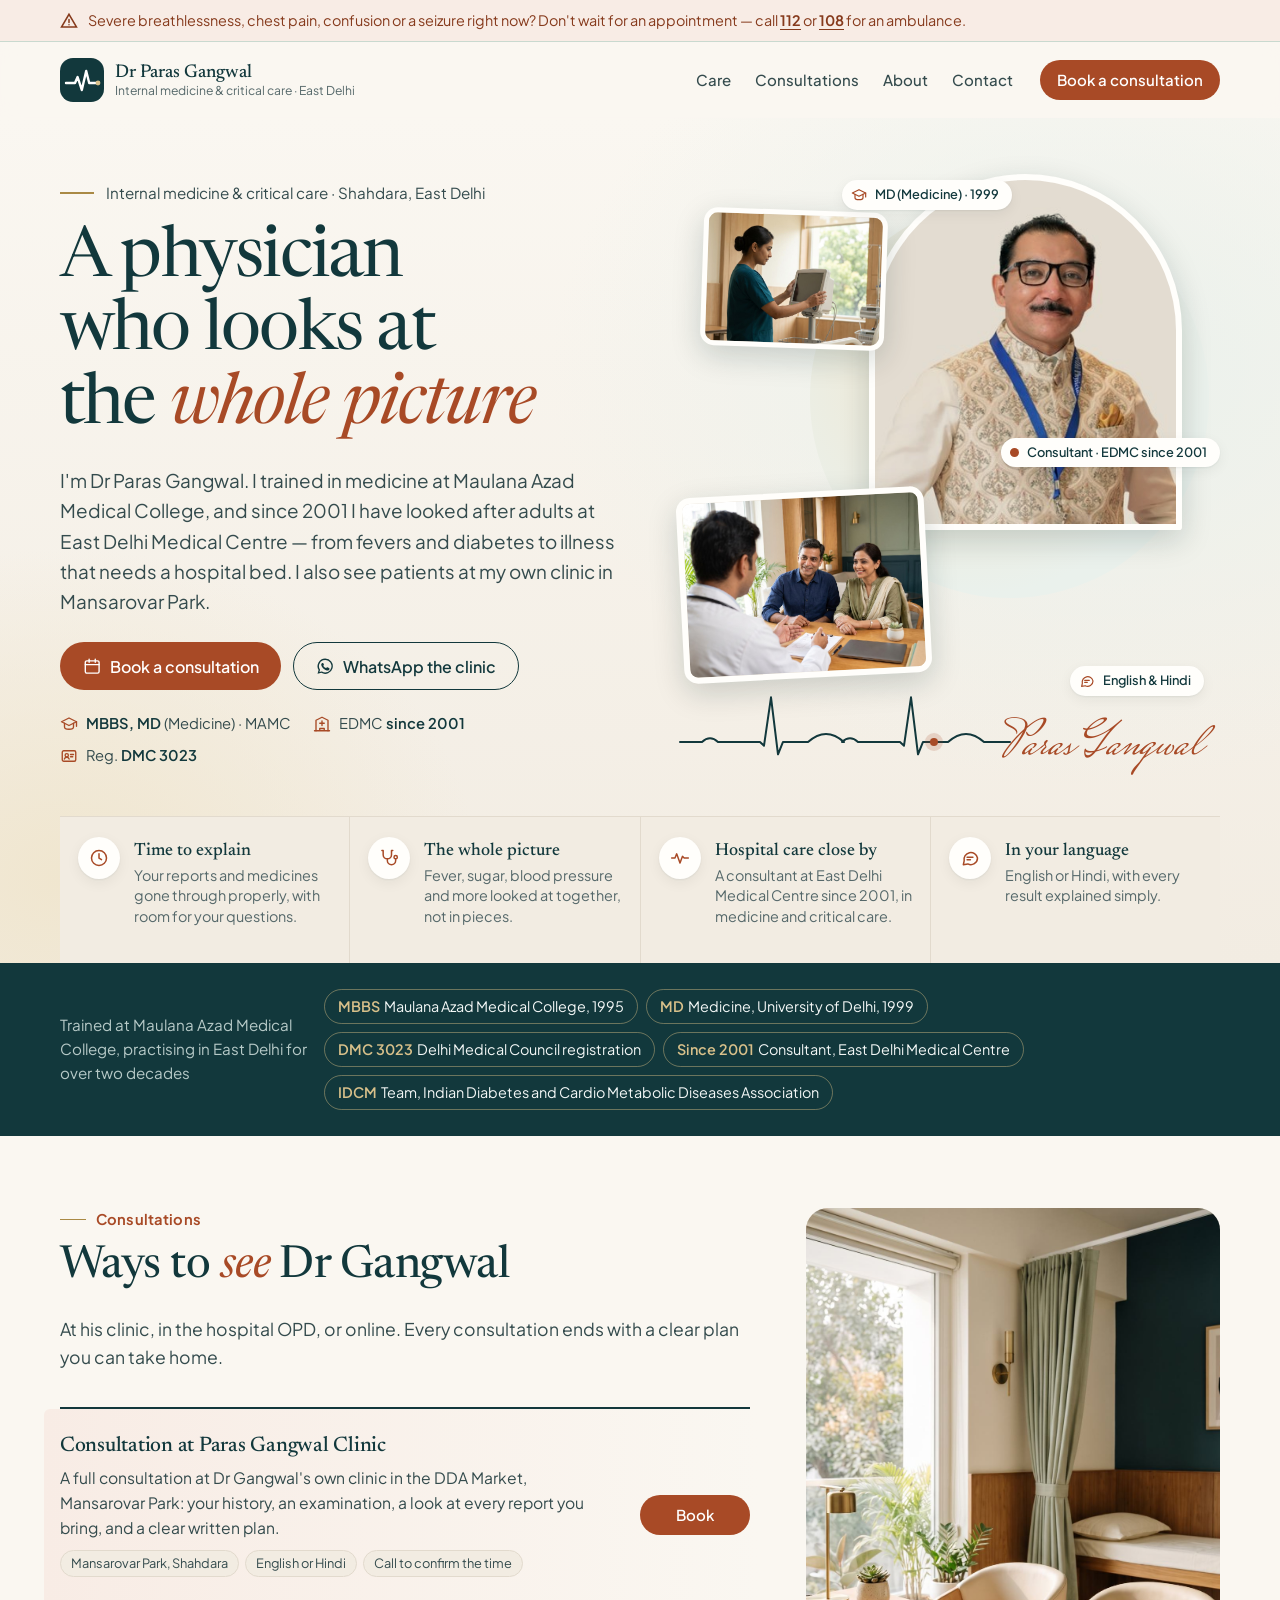
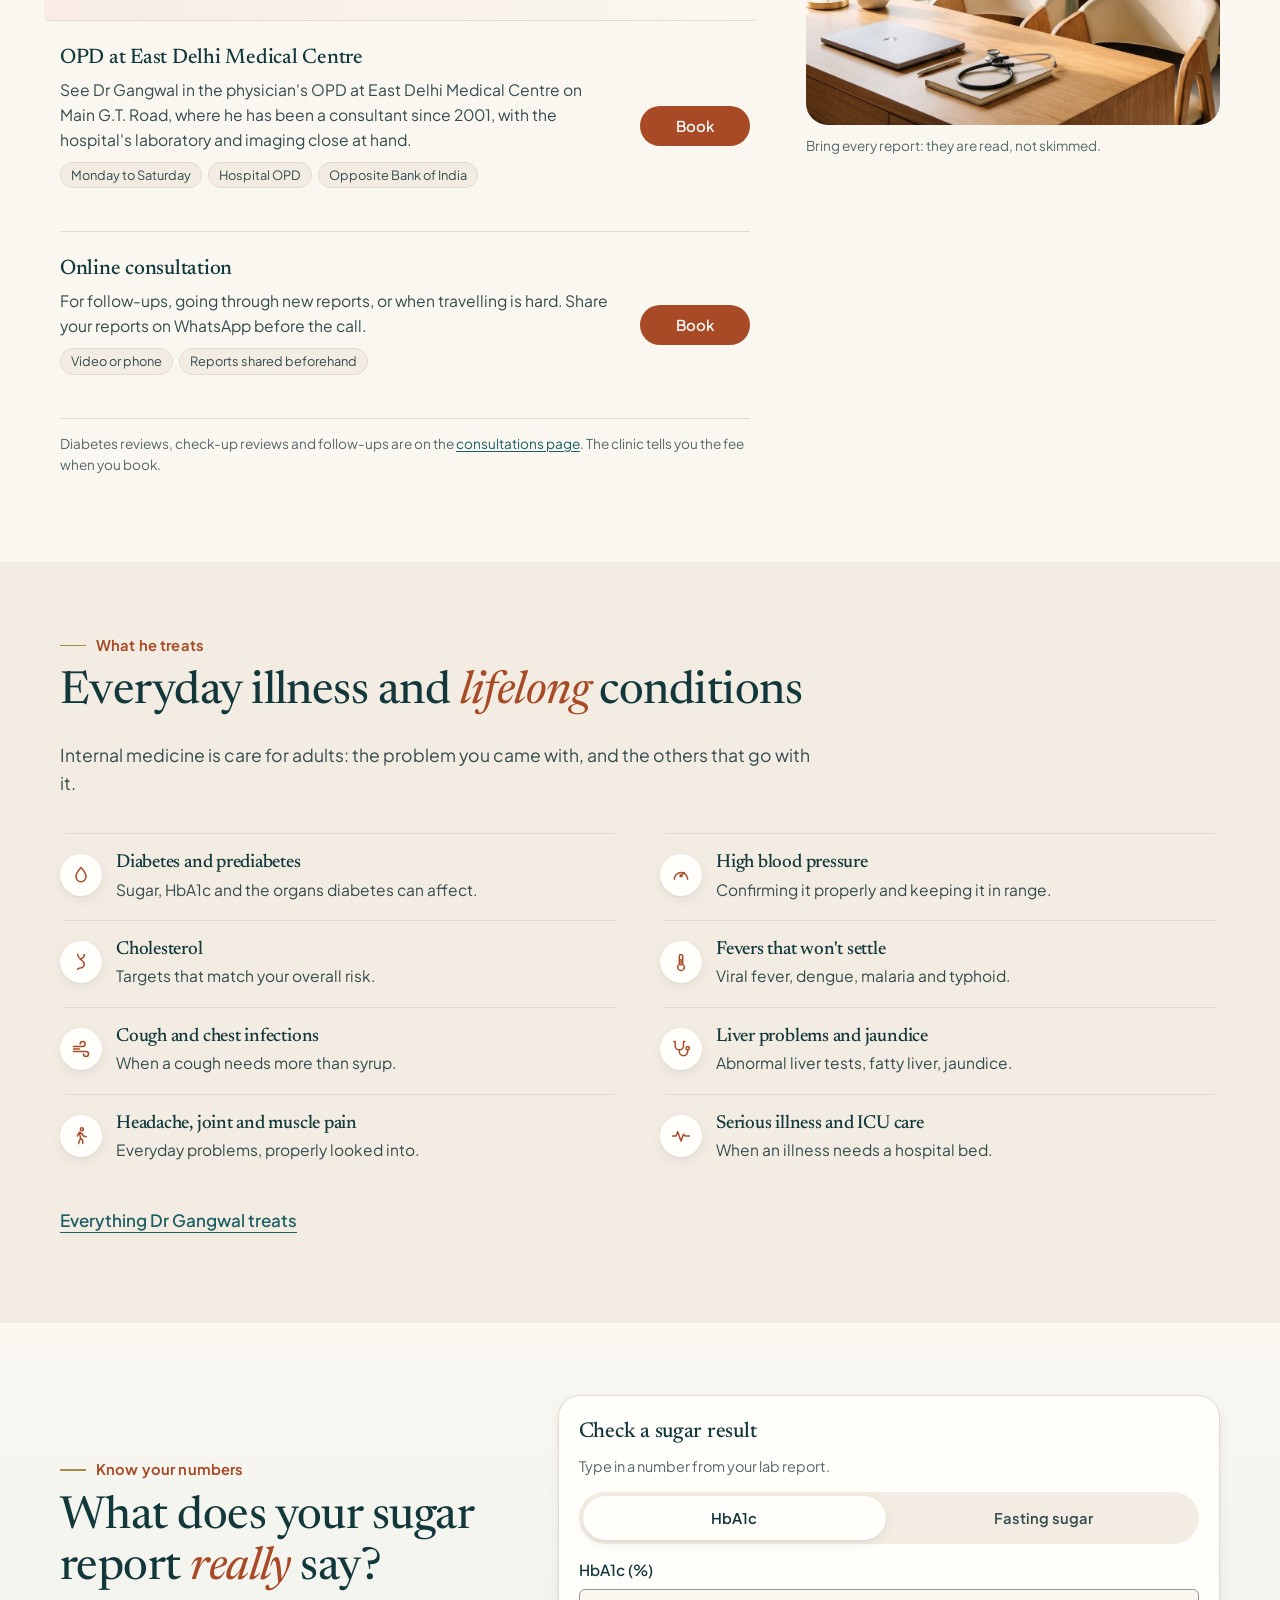
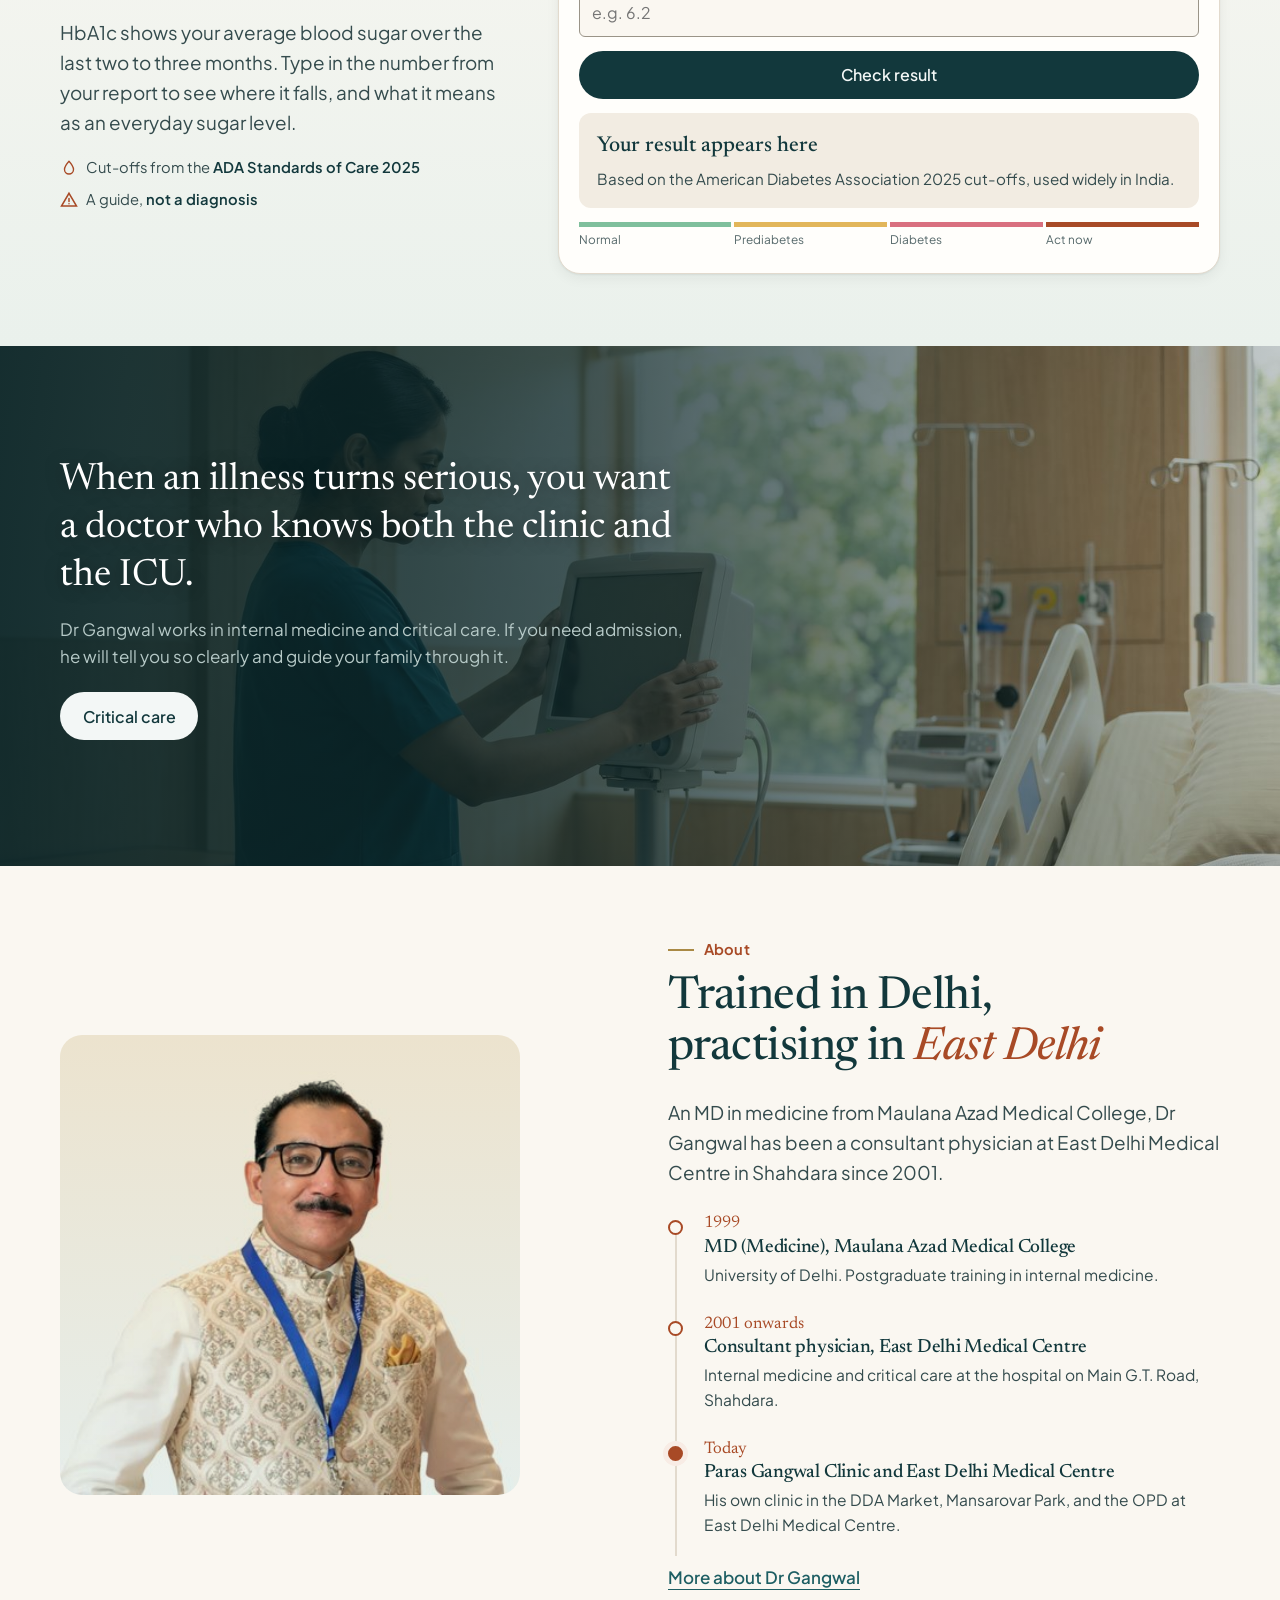
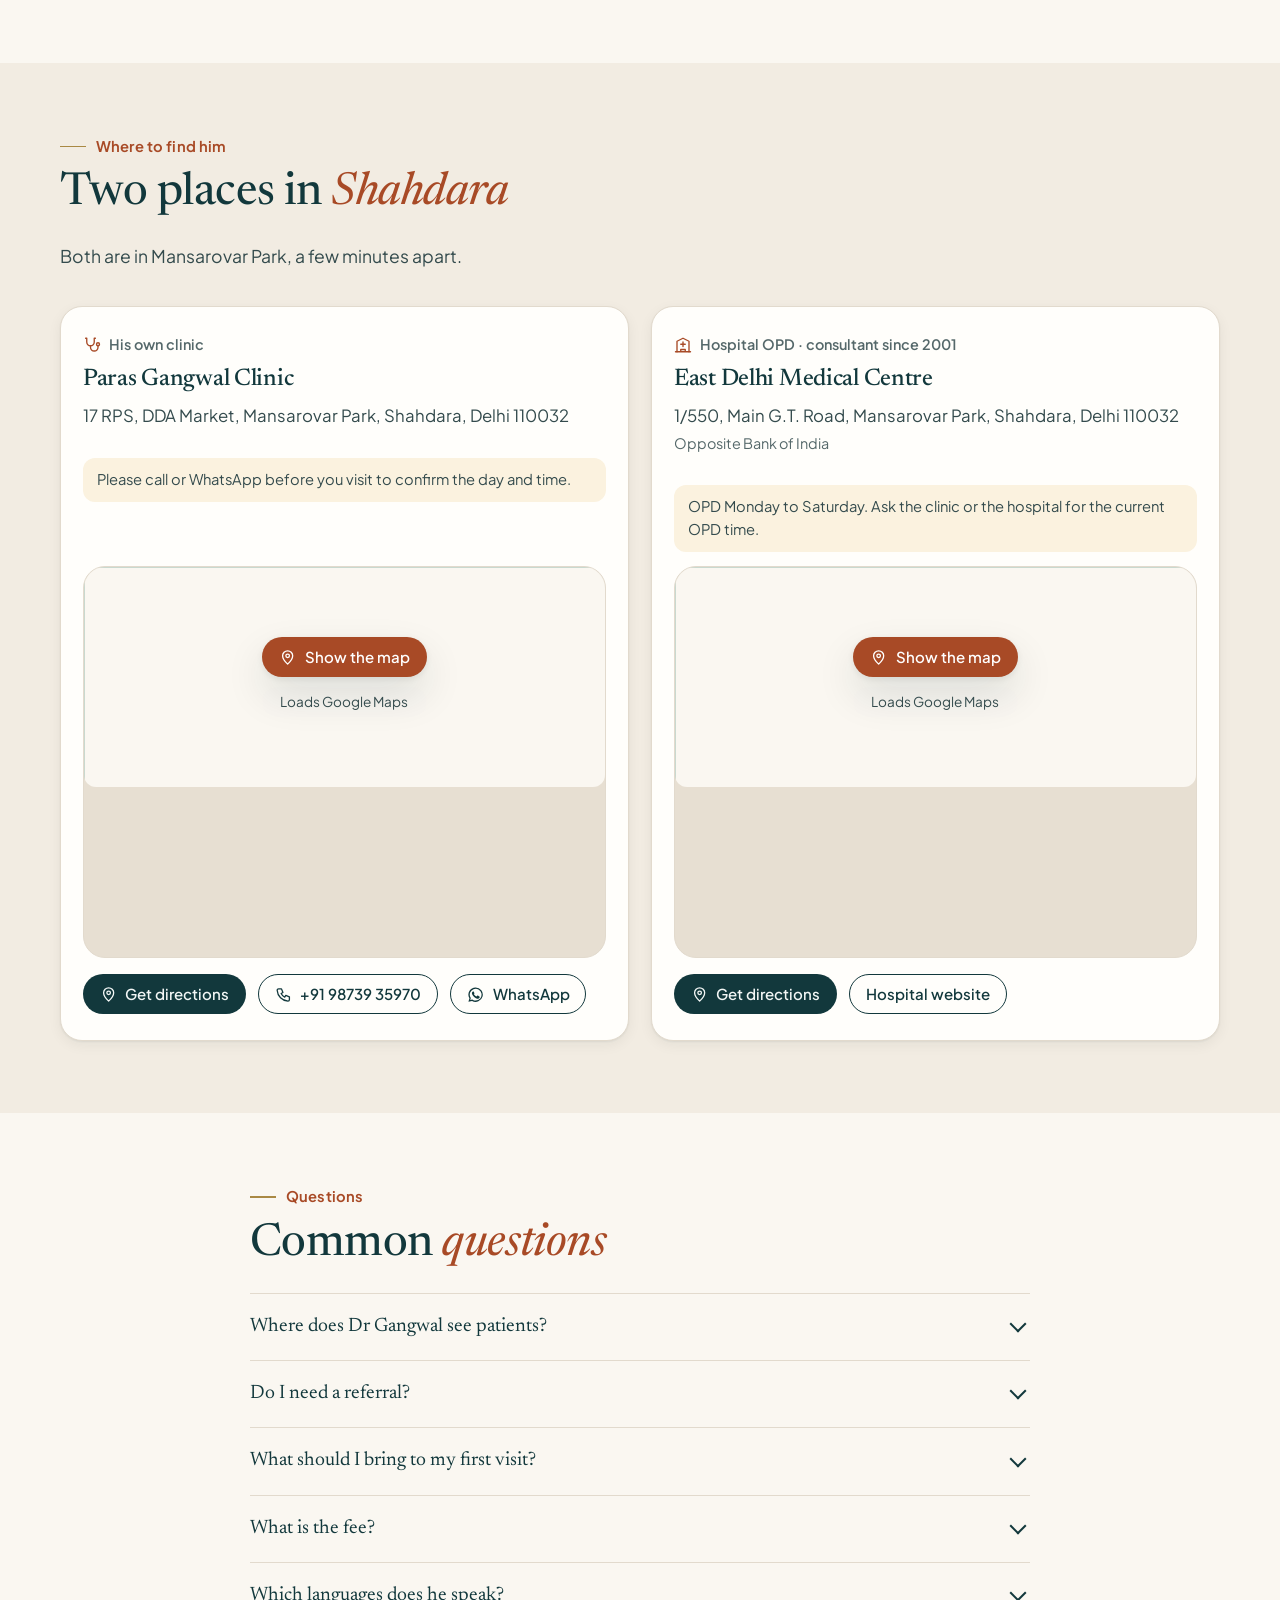
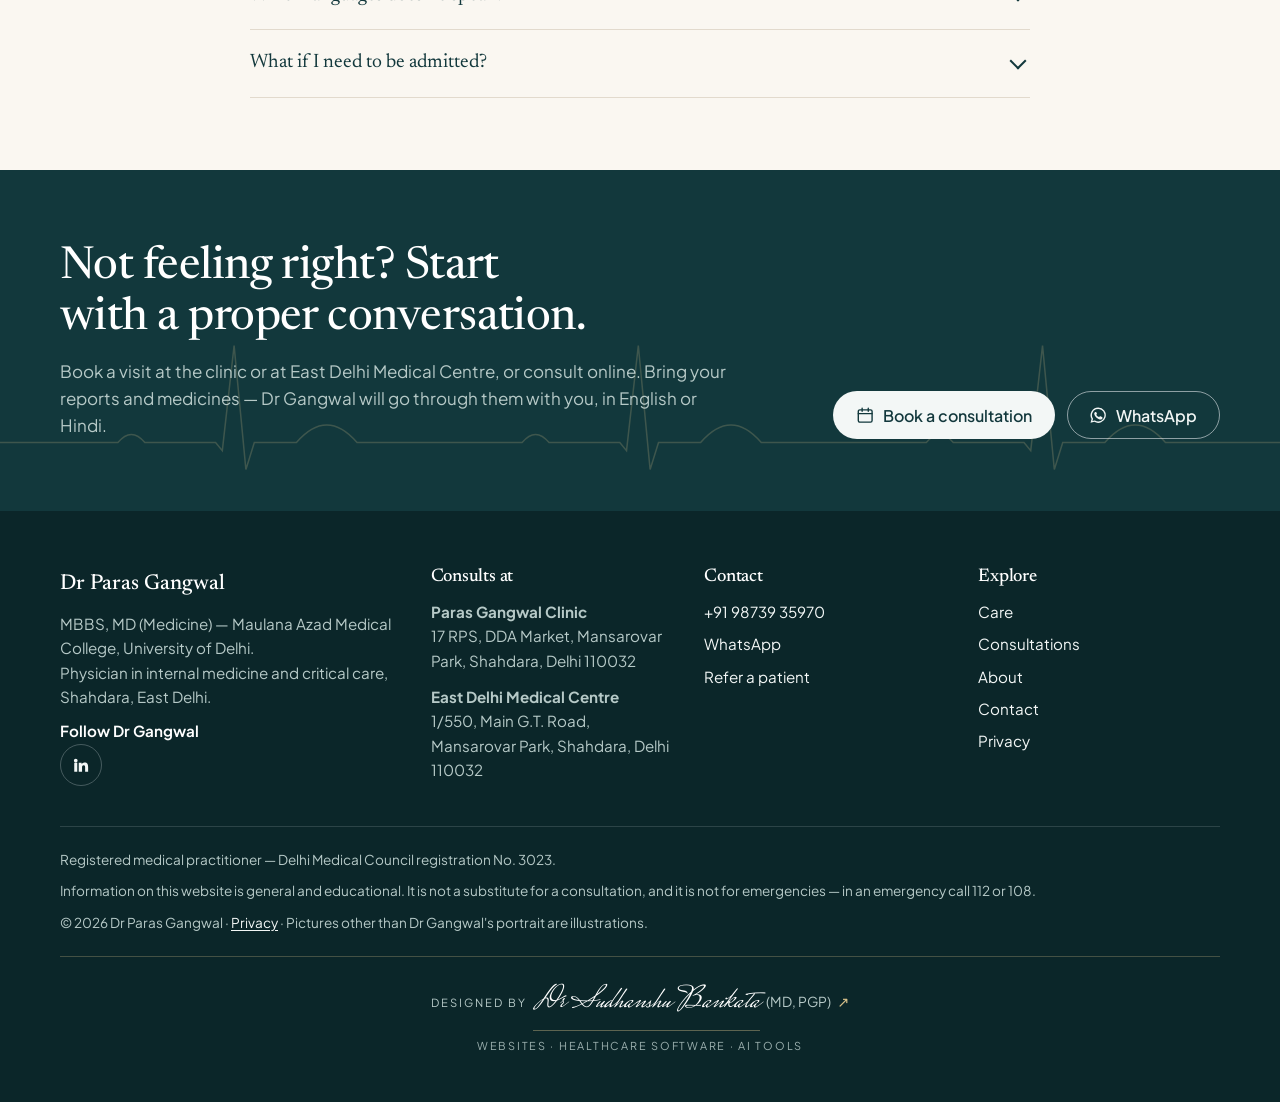
==== index.html @ cdf39163 "Dr Paras Gangwal website: first version Home, Care, Consultations, About, Contact, Privacy and 404. " ====
<!doctype html>
<html lang="en-IN" data-root="">
<head>
<meta charset="utf-8">
<meta name="viewport" content="width=device-width, initial-scale=1, viewport-fit=cover">
<title>Dr Paras Gangwal · Physician in East Delhi</title>
<meta name="description" content="Dr Paras Gangwal, MD (Medicine): physician in internal medicine and critical care at his clinic in Mansarovar Park and East Delhi Medical Centre.">
<link rel="canonical" href="https://drbankata.github.io/paras-gangwal/">
<meta name="theme-color" content="#12383C">
<meta property="og:type" content="website">
<meta property="og:site_name" content="Dr Paras Gangwal · Physician">
<meta property="og:title" content="Dr Paras Gangwal · Physician in East Delhi">
<meta property="og:description" content="Dr Paras Gangwal, MD (Medicine): physician in internal medicine and critical care at his clinic in Mansarovar Park and East Delhi Medical Centre.">
<meta property="og:url" content="https://drbankata.github.io/paras-gangwal/">
<meta property="og:image" content="https://drbankata.github.io/paras-gangwal/assets/img/og-image.jpg">
<meta property="og:image:width" content="1200">
<meta property="og:image:height" content="630">
<meta property="og:locale" content="en_IN">
<meta name="twitter:card" content="summary_large_image">
<link rel="icon" href="assets/img/favicon.svg" type="image/svg+xml">
<link rel="icon" href="assets/img/favicon.png" sizes="32x32" type="image/png">
<link rel="apple-touch-icon" href="assets/img/apple-touch-icon.png">
<link rel="preload" href="assets/fonts/newsreader.woff2" as="font" type="font/woff2" crossorigin>
<link rel="preload" href="assets/fonts/jakarta.woff2" as="font" type="font/woff2" crossorigin>
<link rel="stylesheet" href="assets/css/site.css?v=6c5b4703b1">
<script type="application/ld+json">{"@context": "https://schema.org", "@type": "Physician", "@id": "https://drbankata.github.io/paras-gangwal/#doctor", "name": "Dr Paras Gangwal", "honorificPrefix": "Dr", "url": "https://drbankata.github.io/paras-gangwal/", "image": "https://drbankata.github.io/paras-gangwal/assets/img/paras-gangwal.jpg", "description": "Physician in internal medicine and critical care in East Delhi. MBBS and MD (Medicine), Maulana Azad Medical College, University of Delhi. Delhi Medical Council registration 3023.", "knowsAbout": ["Internal medicine", "Diabetes", "Critical care", "Fevers and infections", "Preventive health checks"], "knowsLanguage": ["en", "hi"], "alumniOf": {"@type": "CollegeOrUniversity", "name": "Maulana Azad Medical College, University of Delhi"}, "hospitalAffiliation": {"@type": "Hospital", "name": "East Delhi Medical Centre", "url": "https://edmc.in/", "address": {"@type": "PostalAddress", "streetAddress": "1/550, Main G.T. Road, Mansarovar Park", "addressLocality": "Shahdara, Delhi", "postalCode": "110032", "addressCountry": "IN"}}, "worksFor": {"@type": "MedicalClinic", "@id": "https://drbankata.github.io/paras-gangwal/#clinic", "name": "Paras Gangwal Clinic", "telephone": "+91-9873935970", "address": {"@type": "PostalAddress", "streetAddress": "17 RPS, DDA Market, Mansarovar Park", "addressLocality": "Shahdara, Delhi", "postalCode": "110032", "addressCountry": "IN"}, "geo": {"@type": "GeoCoordinates", "latitude": 28.6819197, "longitude": 77.2987898}}, "sameAs": ["https://www.linkedin.com/in/paras-gangwal-55a8ba71/", "https://www.practo.com/delhi/doctor/dr-paras-general-physician"]}</script>
<script type="application/ld+json">{"@context": "https://schema.org", "@type": "WebSite", "name": "Dr Paras Gangwal", "url": "https://drbankata.github.io/paras-gangwal/", "inLanguage": "en-IN"}</script>
<script type="application/ld+json">{"@context": "https://schema.org", "@type": "FAQPage", "mainEntity": [{"@type": "Question", "name": "Where does Dr Gangwal see patients?", "acceptedAnswer": {"@type": "Answer", "text": "At his own clinic, Paras Gangwal Clinic, in the DDA Market, Mansarovar Park, and in the OPD of East Delhi Medical Centre on Main G.T. Road, Shahdara. Online consultations are also possible."}}, {"@type": "Question", "name": "Do I need a referral?", "acceptedAnswer": {"@type": "Answer", "text": "No. You can book directly. If another doctor has referred you, bring their note and your reports."}}, {"@type": "Question", "name": "What should I bring to my first visit?", "acceptedAnswer": {"@type": "Answer", "text": "All your recent reports and discharge summaries, your current medicines or their strips, and a list of your questions. For diabetes, bring your sugar readings if you test at home."}}, {"@type": "Question", "name": "What is the fee?", "acceptedAnswer": {"@type": "Answer", "text": "The clinic tells you the fee when you book."}}, {"@type": "Question", "name": "Which languages does he speak?", "acceptedAnswer": {"@type": "Answer", "text": "English and Hindi."}}, {"@type": "Question", "name": "What if I need to be admitted?", "acceptedAnswer": {"@type": "Answer", "text": "If your illness needs hospital care, Dr Gangwal will tell you so clearly and guide you on admission. East Delhi Medical Centre, where he has been a consultant since 2001, is on Main G.T. Road in Shahdara."}}]}</script>
</head>
<body>
<a class="skip" href="#main">Skip to content</a>
<div class="progress" aria-hidden="true"></div>
<aside class="sos" aria-label="Emergency"><div class="wrap"><svg viewBox="0 0 24 24" fill="none" stroke="currentColor" stroke-width="2" stroke-linecap="round" aria-hidden="true"><path d="M12 3 2 20h20L12 3Z"/><path d="M12 10v4M12 17h.01"/></svg><p><span class="long">Severe breathlessness, chest pain, confusion or a seizure right now? Don't wait for an appointment — call</span><span class="short">Very unwell right now? Call</span> <a href="tel:112">112</a> or <a href="tel:108">108</a><span class="long"> for an ambulance</span>.</p></div></aside>
<header class="site-header">
  <div class="wrap head-in">
    <a class="brand" href="./" aria-label="Dr Paras Gangwal — home"><svg class="brand-mark" viewBox="0 0 44 44" aria-hidden="true"><rect width="44" height="44" rx="13" fill="#12383C"/><path d="M6 25h9l2.6-6 4.2 13 4.4-19 3 12H38" fill="none" stroke="#fff" stroke-width="2.4" stroke-linecap="round" stroke-linejoin="round"/><circle cx="38" cy="25" r="2.4" fill="#D8C08A"/></svg><span class="brand-txt"><span class="brand-name">Dr Paras Gangwal</span><span class="brand-sub">Internal medicine &amp; critical care · East Delhi</span></span></a>
    <nav id="site-nav" aria-label="Main">
      <ul><li class="nav-home"><a href="" aria-current="page">Home</a></li><li><a href="care/">Care</a></li><li><a href="consultations/">Consultations</a></li><li><a href="about/">About</a></li><li><a href="contact/">Contact</a></li></ul>
      <div class="nav-extra">
        <a class="btn btn-red" href="consultations/#book"><svg viewBox="0 0 24 24" fill="none" stroke="currentColor" stroke-width="1.8" stroke-linecap="round" aria-hidden="true"><rect x="3" y="5" width="18" height="16" rx="2"/><path d="M3 10h18M8 3v4M16 3v4"/></svg>Book a consultation</a>
        <a class="btn btn-line" data-show="whatsapp" href="#"><svg viewBox="0 0 24 24" fill="currentColor" aria-hidden="true"><path d="M12 2a10 10 0 0 0-8.6 15.1L2 22l5-1.3A10 10 0 1 0 12 2Zm0 18.2a8.2 8.2 0 0 1-4.2-1.2l-.3-.2-3 .8.8-2.9-.2-.3A8.2 8.2 0 1 1 12 20.2Zm4.5-6.1c-.2-.1-1.5-.7-1.7-.8-.2-.1-.4-.1-.6.1l-.8 1c-.1.2-.3.2-.5.1a6.7 6.7 0 0 1-3.3-2.9c-.3-.4.2-.4.7-1.3.1-.2 0-.3 0-.4l-.8-1.8c-.2-.5-.4-.4-.6-.4h-.5a1 1 0 0 0-.7.3 3 3 0 0 0-.9 2.2 5.2 5.2 0 0 0 1.1 2.7 11.8 11.8 0 0 0 4.5 4c1.7.7 2.3.8 3.2.7a2.7 2.7 0 0 0 1.8-1.3 2.2 2.2 0 0 0 .2-1.3c-.1-.1-.3-.2-.5-.3Z"/></svg>WhatsApp the clinic</a>
        <a class="btn btn-line" data-show="phone" href="#"><svg viewBox="0 0 24 24" fill="none" stroke="currentColor" stroke-width="1.8" stroke-linecap="round" stroke-linejoin="round" aria-hidden="true"><path d="M5 4h4l2 5-2.5 1.5a11 11 0 0 0 5 5L15 13l5 2v4a2 2 0 0 1-2 2A16 16 0 0 1 3 6a2 2 0 0 1 2-2"/></svg><span data-fill>Call the clinic</span></a>
      </div>
    </nav>
    <a class="btn btn-red btn-s head-cta" href="consultations/#book">Book a consultation</a>
    <button class="menu-btn" type="button" aria-expanded="false" aria-controls="site-nav"><svg viewBox="0 0 24 24" fill="none" stroke="currentColor" stroke-width="1.8" stroke-linecap="round" aria-hidden="true"><path d="M4 7h16M4 12h16M4 17h10"/></svg><span class="sr-only">Open menu</span></button>
  </div>
</header>
<main id="main">
<section class="hero" aria-labelledby="hero-title">
  <div class="wrap">
    <div class="hero-grid">
      <div class="hero-copy">
        <p class="kicker"><span class="rule" aria-hidden="true"></span>Internal medicine &amp; critical care · Shahdara, East Delhi</p>
        <h1 id="hero-title">A physician who looks at the <em>whole picture</em></h1>
        <p class="hero-lede">I'm Dr Paras Gangwal. I trained in medicine at Maulana Azad Medical College, and since 2001 I have looked after adults at East Delhi Medical Centre — from fevers and diabetes to illness that needs a hospital bed. I also see patients at my own clinic in Mansarovar Park.</p>
        <div class="btn-row">
          <a class="btn btn-red" href="consultations/#book"><svg viewBox="0 0 24 24" fill="none" stroke="currentColor" stroke-width="1.8" stroke-linecap="round" aria-hidden="true"><rect x="3" y="5" width="18" height="16" rx="2"/><path d="M3 10h18M8 3v4M16 3v4"/></svg>Book a consultation</a>
          <a class="btn btn-line" data-show="whatsapp" href="#"><svg viewBox="0 0 24 24" fill="currentColor" aria-hidden="true"><path d="M12 2a10 10 0 0 0-8.6 15.1L2 22l5-1.3A10 10 0 1 0 12 2Zm0 18.2a8.2 8.2 0 0 1-4.2-1.2l-.3-.2-3 .8.8-2.9-.2-.3A8.2 8.2 0 1 1 12 20.2Zm4.5-6.1c-.2-.1-1.5-.7-1.7-.8-.2-.1-.4-.1-.6.1l-.8 1c-.1.2-.3.2-.5.1a6.7 6.7 0 0 1-3.3-2.9c-.3-.4.2-.4.7-1.3.1-.2 0-.3 0-.4l-.8-1.8c-.2-.5-.4-.4-.6-.4h-.5a1 1 0 0 0-.7.3 3 3 0 0 0-.9 2.2 5.2 5.2 0 0 0 1.1 2.7 11.8 11.8 0 0 0 4.5 4c1.7.7 2.3.8 3.2.7a2.7 2.7 0 0 0 1.8-1.3 2.2 2.2 0 0 0 .2-1.3c-.1-.1-.3-.2-.5-.3Z"/></svg>WhatsApp the clinic</a>
        </div>
        <ul class="trust">
          <li><svg viewBox="0 0 24 24" fill="none" stroke="currentColor" stroke-width="1.8" stroke-linecap="round" stroke-linejoin="round" aria-hidden="true"><path d="m2 9 10-5 10 5-10 5L2 9Z"/><path d="M6 11v5c0 1.5 2.7 3 6 3s6-1.5 6-3v-5M22 9v6"/></svg><span><b>MBBS, MD</b> (Medicine) · MAMC</span></li>
          <li><svg viewBox="0 0 24 24" fill="none" stroke="currentColor" stroke-width="1.8" stroke-linecap="round" stroke-linejoin="round" aria-hidden="true"><path d="M4 21V7l8-4 8 4v14"/><path d="M2 21h20M12 8v6M9 11h6M9 21v-3h6v3"/></svg><span>EDMC <b>since 2001</b></span></li>
          <li><svg viewBox="0 0 24 24" fill="none" stroke="currentColor" stroke-width="1.8" stroke-linecap="round" stroke-linejoin="round" aria-hidden="true"><rect x="3" y="5" width="18" height="14" rx="2"/><circle cx="9" cy="11" r="2.2"/><path d="M5.8 16c.6-1.6 1.8-2.4 3.2-2.4s2.6.8 3.2 2.4M14 10h4M14 13h3"/></svg><span>Reg. <b>DMC 3023</b></span></li>
        </ul>
      </div>
      <div class="collage">
        <div class="sun" aria-hidden="true"></div>
        <figure class="c-portrait"><img src="assets/img/paras-gangwal.jpg" alt="Portrait of Dr Paras Gangwal" width="400" height="400"></figure>
        <figure class="c-consult"><img src="assets/img/photos/consult.jpg" alt="A physician going through a blood report with a couple" width="1400" height="930"></figure>
        <figure class="c-icu"><img src="assets/img/photos/icu.jpg" alt="A nurse at a bedside monitor in an intensive care unit" width="1600" height="785" loading="lazy" decoding="async"></figure>
        <span class="hchip hchip-a"><span class="pulse-dot" aria-hidden="true"></span>Consultant · EDMC since 2001</span>
        <span class="hchip hchip-b"><svg viewBox="0 0 24 24" fill="none" stroke="currentColor" stroke-width="1.8" stroke-linecap="round" stroke-linejoin="round" aria-hidden="true"><path d="m2 9 10-5 10 5-10 5L2 9Z"/><path d="M6 11v5c0 1.5 2.7 3 6 3s6-1.5 6-3v-5M22 9v6"/></svg>MD (Medicine) · 1999</span>
        <span class="hchip hchip-c"><svg viewBox="0 0 24 24" fill="none" stroke="currentColor" stroke-width="1.8" stroke-linecap="round" stroke-linejoin="round" aria-hidden="true"><path d="M21 12a8 8 0 0 1-11.6 7.1L4 20l1-4.6A8 8 0 1 1 21 12Z"/><path d="M8.5 11h7M8.5 14h4"/></svg>English &amp; Hindi</span>
        <svg class="c-trace" viewBox="0 0 540 96" aria-hidden="true"><path id="tr-c" class="ecg-line" vector-effect="non-scaling-stroke" d="M0,64 L22,64 q8,-7.4 16,0 L80,64 l4,3.7 l7,-48.4 l7,57.0 l5,-12.4 L128,64 q18,-16.1 36,0 L162,64 q8,-7.4 16,0 L220,64 l4,3.7 l7,-48.4 l7,57.0 l5,-12.4 L268,64 q18,-16.1 36,0 L330,64"/><text class="ecg-sig" x="322" y="76">Paras Gangwal</text><g class="ecg-runner"><circle class="ecg-halo" r="9"/><circle class="ecg-dot" r="4"/><animateMotion dur="2.4s" repeatCount="indefinite" rotate="0"><mpath href="#tr-c"/></animateMotion></g></svg>
      </div>
    </div>
    <div class="benefits"><div><span class="ico"><svg viewBox="0 0 24 24" fill="none" stroke="currentColor" stroke-width="1.8" stroke-linecap="round" aria-hidden="true"><circle cx="12" cy="12" r="9"/><path d="M12 7v5l3 2"/></svg></span><p><b>Time to explain</b><span>Your reports and medicines gone through properly, with room for your questions.</span></p></div><div><span class="ico"><svg viewBox="0 0 24 24" fill="none" stroke="currentColor" stroke-width="1.8" stroke-linecap="round" stroke-linejoin="round" aria-hidden="true"><path d="M5 3v5a5 5 0 0 0 10 0V3M5 3H3.5M15 3h1.5M10 13v2a5 5 0 0 0 10 0v-2"/><circle cx="20" cy="11" r="2"/></svg></span><p><b>The whole picture</b><span>Fever, sugar, blood pressure and more looked at together, not in pieces.</span></p></div><div><span class="ico"><svg viewBox="0 0 24 24" fill="none" stroke="currentColor" stroke-width="1.8" stroke-linecap="round" stroke-linejoin="round" aria-hidden="true"><path d="M2 12h4l2-5 4 11 3-8 2 2h5"/></svg></span><p><b>Hospital care close by</b><span>A consultant at East Delhi Medical Centre since 2001, in medicine and critical care.</span></p></div><div><span class="ico"><svg viewBox="0 0 24 24" fill="none" stroke="currentColor" stroke-width="1.8" stroke-linecap="round" stroke-linejoin="round" aria-hidden="true"><path d="M21 12a8 8 0 0 1-11.6 7.1L4 20l1-4.6A8 8 0 1 1 21 12Z"/><path d="M8.5 11h7M8.5 14h4"/></svg></span><p><b>In your language</b><span>English or Hindi, with every result explained simply.</span></p></div></div>
  </div>
</section>

<section class="creds-band" aria-label="Qualifications">
  <div class="wrap"><p>Trained at Maulana Azad Medical College, practising in East Delhi for over two decades</p><ul class="creds-list"><li><b>MBBS</b>Maulana Azad Medical College, 1995</li><li><b>MD</b>Medicine, University of Delhi, 1999</li><li><b>DMC 3023</b>Delhi Medical Council registration</li><li><b>Since 2001</b>Consultant, East Delhi Medical Centre</li><li><b>IDCM</b>Team, Indian Diabetes and Cardio Metabolic Diseases Association</li></ul></div>
</section>

<section class="section" aria-labelledby="ways">
  <div class="wrap">
    <div class="split split-wide">
      <div>
        <div class="sec-head"><p class="kick">Consultations</p><h2 id="ways">Ways to <em>see</em> Dr Gangwal</h2><p>At his clinic, in the hospital OPD, or online. Every consultation ends with a clear plan you can take home.</p></div>
        <div class="fees"><div class="fee is-featured" id="svc-clinic">
  <div class="fee-main"><h3>Consultation at Paras Gangwal Clinic</h3><p>A full consultation at Dr Gangwal&#x27;s own clinic in the DDA Market, Mansarovar Park: your history, an examination, a look at every report you bring, and a clear written plan.</p><ul class="fee-tags"><li>Mansarovar Park, Shahdara</li><li>English or Hindi</li><li>Call to confirm the time</li></ul></div>
  <div class="fee-act"><a class="btn btn-red btn-s" href="consultations/?service=clinic#book" data-book="clinic">Book</a><a class="btn btn-line btn-s" data-pay="clinic" href="#" hidden>Pay online</a><a class="btn btn-line btn-s" data-upi="clinic" href="#" hidden>Pay by UPI</a></div>
</div><div class="fee" id="svc-edmc">
  <div class="fee-main"><h3>OPD at East Delhi Medical Centre</h3><p>See Dr Gangwal in the physician&#x27;s OPD at East Delhi Medical Centre on Main G.T. Road, where he has been a consultant since 2001, with the hospital&#x27;s laboratory and imaging close at hand.</p><ul class="fee-tags"><li>Monday to Saturday</li><li>Hospital OPD</li><li>Opposite Bank of India</li></ul></div>
  <div class="fee-act"><a class="btn btn-red btn-s" href="consultations/?service=edmc#book" data-book="edmc">Book</a><a class="btn btn-line btn-s" data-pay="edmc" href="#" hidden>Pay online</a><a class="btn btn-line btn-s" data-upi="edmc" href="#" hidden>Pay by UPI</a></div>
</div><div class="fee" id="svc-online">
  <div class="fee-main"><h3>Online consultation</h3><p>For follow-ups, going through new reports, or when travelling is hard. Share your reports on WhatsApp before the call.</p><ul class="fee-tags"><li>Video or phone</li><li>Reports shared beforehand</li></ul></div>
  <div class="fee-act"><a class="btn btn-red btn-s" href="consultations/?service=online#book" data-book="online">Book</a><a class="btn btn-line btn-s" data-pay="online" href="#" hidden>Pay online</a><a class="btn btn-line btn-s" data-upi="online" href="#" hidden>Pay by UPI</a></div>
</div></div>
        <p class="sample-note">Diabetes reviews, check-up reviews and follow-ups are on the <a href="consultations/">consultations page</a>. The clinic tells you the fee when you book.</p>
      </div>
      <div>
        <figure class="photo" style="aspect-ratio:4/5"><img src="assets/img/photos/clinic.jpg" alt="A bright, modern doctor&#x27;s consulting room" width="1100" height="1311" loading="lazy" decoding="async" style="object-position:center 40%"></figure>
        <p class="photo-cap">Bring every report: they are read, not skimmed.</p>
      </div>
    </div>
  </div>
</section>

<section class="section panel" aria-labelledby="when">
  <div class="wrap">
    <div class="sec-head"><p class="kick">What he treats</p><h2 id="when">Everyday illness and <em>lifelong</em> conditions</h2><p>Internal medicine is care for adults: the problem you came with, and the others that go with it.</p></div>
    <div class="cond-grid"><a class="cond cond-link" href="care/#diabetes"><span class="cico"><svg viewBox="0 0 24 24" fill="none" stroke="currentColor" stroke-width="1.8" stroke-linecap="round" stroke-linejoin="round" aria-hidden="true"><path d="M12 3s6 6.6 6 11a6 6 0 0 1-12 0c0-4.4 6-11 6-11Z"/></svg></span><span><h3>Diabetes and prediabetes</h3><p>Sugar, HbA1c and the organs diabetes can affect.</p></span></a><a class="cond cond-link" href="care/#diabetes"><span class="cico"><svg viewBox="0 0 24 24" fill="none" stroke="currentColor" stroke-width="1.8" stroke-linecap="round" stroke-linejoin="round" aria-hidden="true"><path d="M4 17a8 8 0 1 1 16 0"/><path d="m12 13 4-4"/><circle cx="12" cy="13" r="1.2"/></svg></span><span><h3>High blood pressure</h3><p>Confirming it properly and keeping it in range.</p></span></a><a class="cond cond-link" href="care/#diabetes"><span class="cico"><svg viewBox="0 0 24 24" fill="none" stroke="currentColor" stroke-width="1.8" stroke-linecap="round" aria-hidden="true"><path d="M8 3c0 6 8 6 8 12s-8 3-8 6M16 3c0 4-3 5-5 6"/></svg></span><span><h3>Cholesterol</h3><p>Targets that match your overall risk.</p></span></a><a class="cond cond-link" href="care/#fever"><span class="cico"><svg viewBox="0 0 24 24" fill="none" stroke="currentColor" stroke-width="1.8" stroke-linecap="round" stroke-linejoin="round" aria-hidden="true"><path d="M14 14.8V5a2 2 0 0 0-4 0v9.8a4 4 0 1 0 4 0Z"/><path d="M12 9v7"/></svg></span><span><h3>Fevers that won&#x27;t settle</h3><p>Viral fever, dengue, malaria and typhoid.</p></span></a><a class="cond cond-link" href="care/#fever"><span class="cico"><svg viewBox="0 0 24 24" fill="none" stroke="currentColor" stroke-width="1.8" stroke-linecap="round" aria-hidden="true"><path d="M3 9h11a3 3 0 1 0-3-3M3 15h15a3 3 0 1 1-3 3M3 12h7"/></svg></span><span><h3>Cough and chest infections</h3><p>When a cough needs more than syrup.</p></span></a><a class="cond cond-link" href="care/#medicine"><span class="cico"><svg viewBox="0 0 24 24" fill="none" stroke="currentColor" stroke-width="1.8" stroke-linecap="round" stroke-linejoin="round" aria-hidden="true"><path d="M5 3v5a5 5 0 0 0 10 0V3M5 3H3.5M15 3h1.5M10 13v2a5 5 0 0 0 10 0v-2"/><circle cx="20" cy="11" r="2"/></svg></span><span><h3>Liver problems and jaundice</h3><p>Abnormal liver tests, fatty liver, jaundice.</p></span></a><a class="cond cond-link" href="care/#medicine"><span class="cico"><svg viewBox="0 0 24 24" fill="none" stroke="currentColor" stroke-width="1.8" stroke-linecap="round" stroke-linejoin="round" aria-hidden="true"><circle cx="13" cy="4" r="1.8"/><path d="m9 21 2.5-6.5L14 17v4M7.5 12l2.5-4.5 3 1.5 2 3 3 1M11.5 14.5 10 8"/></svg></span><span><h3>Headache, joint and muscle pain</h3><p>Everyday problems, properly looked into.</p></span></a><a class="cond cond-link" href="care/#critical"><span class="cico"><svg viewBox="0 0 24 24" fill="none" stroke="currentColor" stroke-width="1.8" stroke-linecap="round" stroke-linejoin="round" aria-hidden="true"><path d="M2 12h4l2-5 4 11 3-8 2 2h5"/></svg></span><span><h3>Serious illness and ICU care</h3><p>When an illness needs a hospital bed.</p></span></a></div>
    <p style="margin-top:26px"><a class="link-arrow" href="care/">Everything Dr Gangwal treats</a></p>
  </div>
</section>

<section class="section bp-band" aria-labelledby="sg-h2">
  <div class="wrap">
    <div class="split split-narrow v-center">
      <div>
        <p class="kick">Know your numbers</p>
        <h2 id="sg-h2">What does your sugar report <em>really</em> say?</h2>
        <p class="lede">HbA1c shows your average blood sugar over the last two to three months. Type in the number from your report to see where it falls, and what it means as an everyday sugar level.</p>
        <ul class="trust" style="margin-top:6px">
          <li><svg viewBox="0 0 24 24" fill="none" stroke="currentColor" stroke-width="1.8" stroke-linecap="round" stroke-linejoin="round" aria-hidden="true"><path d="M12 3s6 6.6 6 11a6 6 0 0 1-12 0c0-4.4 6-11 6-11Z"/></svg><span>Cut-offs from the <b>ADA Standards of Care 2025</b></span></li>
          <li><svg viewBox="0 0 24 24" fill="none" stroke="currentColor" stroke-width="2" stroke-linecap="round" aria-hidden="true"><path d="M12 3 2 20h20L12 3Z"/><path d="M12 10v4M12 17h.01"/></svg><span>A guide, <b>not a diagnosis</b></span></li>
        </ul>
      </div>
      <form class="bp-tool sugar-tool" id="sugar-form" aria-labelledby="sg-h" novalidate>
        <h3 id="sg-h">Check a sugar result</h3>
        <p class="small muted" style="margin:0">Type in a number from your lab report.</p>
        <div class="sugar-tabs" role="group" aria-label="Which test?"><button type="button" data-sugar="a1c" aria-pressed="true">HbA1c</button><button type="button" data-sugar="fpg" aria-pressed="false">Fasting sugar</button></div>
        <div class="bp-inputs">
          <div class="field" data-sugar-field="a1c"><label for="sg-a1c">HbA1c (%)</label><input id="sg-a1c" name="a1c" inputmode="decimal" maxlength="4" placeholder="e.g. 6.2"></div>
          <div class="field" data-sugar-field="fpg" hidden><label for="sg-fpg">Fasting blood sugar (mg/dL)</label><input id="sg-fpg" name="fpg" inputmode="numeric" maxlength="3" placeholder="e.g. 104"></div>
        </div>
        <button class="btn btn-ink" type="submit" style="width:100%;margin-bottom:14px">Check result</button>
        <div class="bp-out" id="sugar-out" aria-live="polite"><b>Your result appears here</b><p>Based on the American Diabetes Association 2025 cut-offs, used widely in India.</p></div>
        <div class="bp-scale" aria-hidden="true"><span>Normal</span><span>Prediabetes</span><span>Diabetes</span><span>Act now</span></div>
      </form>
    </div>
  </div>
</section>

<section class="vband" aria-label="Critical care">
  <div class="vband-media"><img src="assets/img/photos/icu.jpg" alt="" width="1600" height="785" loading="lazy" decoding="async"></div>
  <div class="wrap vband-copy">
    <p class="vb-line">When an illness turns serious, you want a doctor who knows both the clinic and the ICU.</p>
    <p class="vb-sub">Dr Gangwal works in internal medicine and critical care. If you need admission, he will tell you so clearly and guide your family through it.</p>
    <p style="margin-top:22px"><a class="btn btn-light" href="care/#critical">Critical care</a></p>
  </div>
</section>

<section class="section" aria-labelledby="story">
  <div class="wrap">
    <div class="split v-center">
      <figure class="photo photo-plain" style="aspect-ratio:1/1;max-width:460px"><img src="assets/img/paras-gangwal.jpg" alt="Dr Paras Gangwal" width="400" height="400" loading="lazy" decoding="async"></figure>
      <div>
        <p class="kick">About</p>
        <h2 id="story">Trained in Delhi, practising in <em>East Delhi</em></h2>
        <p class="lede">An MD in medicine from Maulana Azad Medical College, Dr Gangwal has been a consultant physician at East Delhi Medical Centre in Shahdara since 2001.</p>
        <ol class="chapters" style="margin-top:26px"><li><span class="yr">1999</span><h3>MD (Medicine), Maulana Azad Medical College</h3><p>University of Delhi. Postgraduate training in internal medicine.</p></li><li><span class="yr">2001 onwards</span><h3>Consultant physician, East Delhi Medical Centre</h3><p>Internal medicine and critical care at the hospital on Main G.T. Road, Shahdara.</p></li><li class="now"><span class="yr">Today</span><h3>Paras Gangwal Clinic and East Delhi Medical Centre</h3><p>His own clinic in the DDA Market, Mansarovar Park, and the OPD at East Delhi Medical Centre.</p></li></ol>
        <a class="link-arrow" href="about/">More about Dr Gangwal</a>
      </div>
    </div>
  </div>
</section>

<section class="section panel" id="visit" aria-labelledby="visit-h">
  <div class="wrap">
    <div class="sec-head"><p class="kick">Where to find him</p><h2 id="visit-h">Two places in <em>Shahdara</em></h2><p>Both are in Mansarovar Park, a few minutes apart.</p></div>
    <div class="places">
  <article class="place">
    <span class="place-kicker"><svg viewBox="0 0 24 24" fill="none" stroke="currentColor" stroke-width="1.8" stroke-linecap="round" stroke-linejoin="round" aria-hidden="true"><path d="M5 3v5a5 5 0 0 0 10 0V3M5 3H3.5M15 3h1.5M10 13v2a5 5 0 0 0 10 0v-2"/><circle cx="20" cy="11" r="2"/></svg>His own clinic</span>
    <h3>Paras Gangwal Clinic</h3>
    <address class="addr">17 RPS, DDA Market, Mansarovar Park, Shahdara, Delhi 110032</address>
    <p class="note">Please call or WhatsApp before you visit to confirm the day and time.</p>
    <div class="map"><div class="map-load ecg-paper"><div><button class="btn btn-red btn-s" type="button" data-map="https://www.google.com/maps?q=28.6819197,77.2987898&z=17&output=embed" data-title="Map to Paras Gangwal Clinic"><svg viewBox="0 0 24 24" fill="none" stroke="currentColor" stroke-width="1.8" stroke-linecap="round" stroke-linejoin="round" aria-hidden="true"><path d="M12 21s-7-6.2-7-11.5A7 7 0 0 1 19 9.5C19 14.8 12 21 12 21Z"/><circle cx="12" cy="9.5" r="2.5"/></svg>Show the map</button><p>Loads Google Maps</p></div></div></div>
    <div class="btn-row"><a class="btn btn-ink btn-s" href="https://www.google.com/maps/dir/?api=1&destination=28.6819197%2C77.2987898" target="_blank" rel="noopener"><svg viewBox="0 0 24 24" fill="none" stroke="currentColor" stroke-width="1.8" stroke-linecap="round" stroke-linejoin="round" aria-hidden="true"><path d="M12 21s-7-6.2-7-11.5A7 7 0 0 1 19 9.5C19 14.8 12 21 12 21Z"/><circle cx="12" cy="9.5" r="2.5"/></svg>Get directions</a><a class="btn btn-line btn-s" data-show="phone" href="#"><svg viewBox="0 0 24 24" fill="none" stroke="currentColor" stroke-width="1.8" stroke-linecap="round" stroke-linejoin="round" aria-hidden="true"><path d="M5 4h4l2 5-2.5 1.5a11 11 0 0 0 5 5L15 13l5 2v4a2 2 0 0 1-2 2A16 16 0 0 1 3 6a2 2 0 0 1 2-2"/></svg><span data-fill>Call</span></a><a class="btn btn-line btn-s" data-show="whatsapp" href="#"><svg viewBox="0 0 24 24" fill="currentColor" aria-hidden="true"><path d="M12 2a10 10 0 0 0-8.6 15.1L2 22l5-1.3A10 10 0 1 0 12 2Zm0 18.2a8.2 8.2 0 0 1-4.2-1.2l-.3-.2-3 .8.8-2.9-.2-.3A8.2 8.2 0 1 1 12 20.2Zm4.5-6.1c-.2-.1-1.5-.7-1.7-.8-.2-.1-.4-.1-.6.1l-.8 1c-.1.2-.3.2-.5.1a6.7 6.7 0 0 1-3.3-2.9c-.3-.4.2-.4.7-1.3.1-.2 0-.3 0-.4l-.8-1.8c-.2-.5-.4-.4-.6-.4h-.5a1 1 0 0 0-.7.3 3 3 0 0 0-.9 2.2 5.2 5.2 0 0 0 1.1 2.7 11.8 11.8 0 0 0 4.5 4c1.7.7 2.3.8 3.2.7a2.7 2.7 0 0 0 1.8-1.3 2.2 2.2 0 0 0 .2-1.3c-.1-.1-.3-.2-.5-.3Z"/></svg>WhatsApp</a></div>
  </article>
  <article class="place">
    <span class="place-kicker"><svg viewBox="0 0 24 24" fill="none" stroke="currentColor" stroke-width="1.8" stroke-linecap="round" stroke-linejoin="round" aria-hidden="true"><path d="M4 21V7l8-4 8 4v14"/><path d="M2 21h20M12 8v6M9 11h6M9 21v-3h6v3"/></svg>Hospital OPD · consultant since 2001</span>
    <h3>East Delhi Medical Centre</h3>
    <address class="addr">1/550, Main G.T. Road, Mansarovar Park, Shahdara, Delhi 110032<br><span class="muted small">Opposite Bank of India</span></address>
    <p class="note">OPD Monday to Saturday. Ask the clinic or the hospital for the current OPD time.</p>
    <div class="map"><div class="map-load ecg-paper"><div><button class="btn btn-red btn-s" type="button" data-map="https://www.google.com/maps?q=East+Delhi+Medical+Centre,+Main+GT+Road,+Mansarovar+Park,+Shahdara,+Delhi+110032&output=embed" data-title="Map to East Delhi Medical Centre"><svg viewBox="0 0 24 24" fill="none" stroke="currentColor" stroke-width="1.8" stroke-linecap="round" stroke-linejoin="round" aria-hidden="true"><path d="M12 21s-7-6.2-7-11.5A7 7 0 0 1 19 9.5C19 14.8 12 21 12 21Z"/><circle cx="12" cy="9.5" r="2.5"/></svg>Show the map</button><p>Loads Google Maps</p></div></div></div>
    <div class="btn-row"><a class="btn btn-ink btn-s" href="https://www.google.com/maps/dir/?api=1&destination=East+Delhi+Medical+Centre+Mansarovar+Park+Shahdara+Delhi" target="_blank" rel="noopener"><svg viewBox="0 0 24 24" fill="none" stroke="currentColor" stroke-width="1.8" stroke-linecap="round" stroke-linejoin="round" aria-hidden="true"><path d="M12 21s-7-6.2-7-11.5A7 7 0 0 1 19 9.5C19 14.8 12 21 12 21Z"/><circle cx="12" cy="9.5" r="2.5"/></svg>Get directions</a><a class="btn btn-line btn-s" href="https://edmc.in/" target="_blank" rel="noopener">Hospital website<span class="sr-only"> (opens in a new tab)</span></a></div>
  </article>
</div>
  </div>
</section>

<section class="section" aria-labelledby="faq-h"><div class="wrap wrap-n"><p class="kick">Questions</p><h2 id="faq-h">Common <em>questions</em></h2><div class="faq"><details><summary>Where does Dr Gangwal see patients?</summary><div class="ans"><p>At his own clinic, Paras Gangwal Clinic, in the DDA Market, Mansarovar Park, and in the OPD of East Delhi Medical Centre on Main G.T. Road, Shahdara. Online consultations are also possible.</p></div></details><details><summary>Do I need a referral?</summary><div class="ans"><p>No. You can book directly. If another doctor has referred you, bring their note and your reports.</p></div></details><details><summary>What should I bring to my first visit?</summary><div class="ans"><p>All your recent reports and discharge summaries, your current medicines or their strips, and a list of your questions. For diabetes, bring your sugar readings if you test at home.</p></div></details><details><summary>What is the fee?</summary><div class="ans"><p>The clinic tells you the fee when you book.</p></div></details><details><summary>Which languages does he speak?</summary><div class="ans"><p>English and Hindi.</p></div></details><details><summary>What if I need to be admitted?</summary><div class="ans"><p>If your illness needs hospital care, Dr Gangwal will tell you so clearly and guide you on admission. East Delhi Medical Centre, where he has been a consultant since 2001, is on Main G.T. Road in Shahdara.</p></div></details></div></div></section>

<section class="close-band">
  <svg class="trace-bg" viewBox="0 0 760 120" aria-hidden="true" preserveAspectRatio="none"><path vector-effect="non-scaling-stroke" d="M0,90 L70,90 q8,-9.6 16,0 L128,90 l4,4.8 l7,-62.4 l7,73.6 l5,-16.0 L176,90 q18,-20.8 36,0 L310,90 q8,-9.6 16,0 L368,90 l4,4.8 l7,-62.4 l7,73.6 l5,-16.0 L416,90 q18,-20.8 36,0 L550,90 q8,-9.6 16,0 L608,90 l4,4.8 l7,-62.4 l7,73.6 l5,-16.0 L656,90 q18,-20.8 36,0 L760,90"/></svg>
  <div class="wrap">
    <div><h2>Not feeling right? Start with a proper conversation.</h2><p style="margin-top:14px">Book a visit at the clinic or at East Delhi Medical Centre, or consult online. Bring your reports and medicines — Dr Gangwal will go through them with you, in English or Hindi.</p></div>
    <div class="btn-row"><a class="btn btn-light" href="consultations/#book"><svg viewBox="0 0 24 24" fill="none" stroke="currentColor" stroke-width="1.8" stroke-linecap="round" aria-hidden="true"><rect x="3" y="5" width="18" height="16" rx="2"/><path d="M3 10h18M8 3v4M16 3v4"/></svg>Book a consultation</a><a class="btn btn-ghost-light" data-show="whatsapp" href="#"><svg viewBox="0 0 24 24" fill="currentColor" aria-hidden="true"><path d="M12 2a10 10 0 0 0-8.6 15.1L2 22l5-1.3A10 10 0 1 0 12 2Zm0 18.2a8.2 8.2 0 0 1-4.2-1.2l-.3-.2-3 .8.8-2.9-.2-.3A8.2 8.2 0 1 1 12 20.2Zm4.5-6.1c-.2-.1-1.5-.7-1.7-.8-.2-.1-.4-.1-.6.1l-.8 1c-.1.2-.3.2-.5.1a6.7 6.7 0 0 1-3.3-2.9c-.3-.4.2-.4.7-1.3.1-.2 0-.3 0-.4l-.8-1.8c-.2-.5-.4-.4-.6-.4h-.5a1 1 0 0 0-.7.3 3 3 0 0 0-.9 2.2 5.2 5.2 0 0 0 1.1 2.7 11.8 11.8 0 0 0 4.5 4c1.7.7 2.3.8 3.2.7a2.7 2.7 0 0 0 1.8-1.3 2.2 2.2 0 0 0 .2-1.3c-.1-.1-.3-.2-.5-.3Z"/></svg>WhatsApp</a></div>
  </div>
</section>
</main>
<footer class="site-footer">
  <div class="wrap">
    <div class="foot-grid">
      <div class="foot-brand">
        <span class="brand-name">Dr Paras Gangwal</span>
        <p>MBBS, MD (Medicine) — Maulana Azad Medical College, University of Delhi.<br>Physician in internal medicine and critical care, Shahdara, East Delhi.</p>
        <p class="foot-follow">Follow Dr Gangwal</p>
        <ul class="socials" aria-label="Follow Dr Paras Gangwal">
          <li><a data-show="linkedin" href="https://www.linkedin.com/in/paras-gangwal-55a8ba71/" target="_blank" rel="noopener" aria-label="LinkedIn (opens in a new tab)" title="LinkedIn"><svg viewBox="0 0 24 24" fill="currentColor" aria-hidden="true"><path d="M4.98 3.5a2.5 2.5 0 1 1 0 5 2.5 2.5 0 0 1 0-5ZM3 9h4v12H3zM9 9h3.8v1.7h.1a4.2 4.2 0 0 1 3.8-2c4 0 4.8 2.6 4.8 6V21h-4v-5.6c0-1.3 0-3-1.9-3s-2.2 1.5-2.2 2.9V21H9z"/></svg></a></li>
          <li><a data-show="youtube" href="#" aria-label="YouTube (opens in a new tab)" title="YouTube"><svg viewBox="0 0 24 24" fill="currentColor" aria-hidden="true"><path d="M23 7.2a3 3 0 0 0-2.1-2.1C19 4.6 12 4.6 12 4.6s-7 0-8.9.5A3 3 0 0 0 1 7.2 31 31 0 0 0 .5 12a31 31 0 0 0 .5 4.8 3 3 0 0 0 2.1 2.1c1.9.5 8.9.5 8.9.5s7 0 8.9-.5a3 3 0 0 0 2.1-2.1 31 31 0 0 0 .5-4.8 31 31 0 0 0-.5-4.8ZM9.7 15.1V8.9l5.8 3.1Z"/></svg></a></li>
          <li><a data-show="instagram" href="#" aria-label="Instagram (opens in a new tab)" title="Instagram"><svg viewBox="0 0 24 24" fill="none" stroke="currentColor" stroke-width="1.8" aria-hidden="true"><rect x="3" y="3" width="18" height="18" rx="5"/><circle cx="12" cy="12" r="4"/><circle cx="17.5" cy="6.5" r="1" fill="currentColor"/></svg></a></li>
          <li><a data-show="facebook" href="#" aria-label="Facebook (opens in a new tab)" title="Facebook"><svg viewBox="0 0 24 24" fill="currentColor" aria-hidden="true"><path d="M14 8V6.3c0-.8.2-1.3 1.4-1.3H17V2h-2.6C11.3 2 10 3.6 10 6.2V8H8v3h2v11h4V11h2.7l.3-3Z"/></svg></a></li>
          <li><a data-show="twitter" href="#" aria-label="X (opens in a new tab)" title="X"><svg viewBox="0 0 24 24" fill="currentColor" aria-hidden="true"><path d="M17.8 3h3.1l-6.8 7.8 8 10.2h-6.3l-4.9-6.4L5.3 21H2.2l7.3-8.3L1.8 3h6.4l4.4 5.9Zm-1.1 16.2h1.7L7.4 4.7H5.6Z"/></svg></a></li>
        </ul>
      </div>
      <div><h2 class="fh">Consults at</h2>
        <address style="font-style:normal"><b>Paras Gangwal Clinic</b><br>17 RPS, DDA Market, Mansarovar Park, Shahdara, Delhi 110032</address>
        <address style="font-style:normal;margin-top:12px"><b>East Delhi Medical Centre</b><br>1/550, Main G.T. Road, Mansarovar Park, Shahdara, Delhi 110032</address>
      </div>
      <div><h2 class="fh">Contact</h2>
        <ul>
          <li><a data-show="phone" href="#"><span data-fill>Phone</span></a></li>
          <li><a data-show="whatsapp" href="#">WhatsApp</a></li>
          <li><a data-show="email" href="#"><span data-fill>Email</span></a></li>
          <li><a href="contact/?about=referral">Refer a patient</a></li>
        </ul>
      </div>
      <div><h2 class="fh">Explore</h2><ul><li><a href="care/">Care</a></li><li><a href="consultations/">Consultations</a></li><li><a href="about/">About</a></li><li><a href="contact/">Contact</a></li><li><a href="privacy/">Privacy</a></li></ul></div>
    </div>
    <div class="foot-legal">
      <p>Registered medical practitioner — Delhi Medical Council registration No. 3023.</p>
      <p>Information on this website is general and educational. It is not a substitute for a consultation, and it is not for emergencies — in an emergency call 112 or 108.</p>
      <p>© <span data-year>2026</span> Dr Paras Gangwal · <a href="privacy/">Privacy</a> · Pictures other than Dr Gangwal's portrait are illustrations.</p>
    </div>
    <div class="made-by"><a class="mb" href="https://lexmedix.in/services/" target="_blank" rel="noopener"><span class="mb-main"><span class="mb-pre">Designed by</span> <span class="mb-name">Dr Sudhanshu Bankata</span> <span class="mb-cred">(MD, PGP)</span><span class="mb-arrow" aria-hidden="true">&#8599;</span></span><span class="mb-sr">, </span><span class="mb-sub">Websites &middot; Healthcare software &middot; AI tools</span><span class="mb-sr"> (opens in a new tab)</span></a></div>
  </div>
</footer>
<nav class="mbar" aria-label="Quick actions">
  <a data-show="phone" href="#"><svg viewBox="0 0 24 24" fill="none" stroke="currentColor" stroke-width="1.8" stroke-linecap="round" stroke-linejoin="round" aria-hidden="true"><path d="M5 4h4l2 5-2.5 1.5a11 11 0 0 0 5 5L15 13l5 2v4a2 2 0 0 1-2 2A16 16 0 0 1 3 6a2 2 0 0 1 2-2"/></svg>Call</a>
  <a data-show="whatsapp" href="#"><svg viewBox="0 0 24 24" fill="currentColor" aria-hidden="true"><path d="M12 2a10 10 0 0 0-8.6 15.1L2 22l5-1.3A10 10 0 1 0 12 2Zm0 18.2a8.2 8.2 0 0 1-4.2-1.2l-.3-.2-3 .8.8-2.9-.2-.3A8.2 8.2 0 1 1 12 20.2Zm4.5-6.1c-.2-.1-1.5-.7-1.7-.8-.2-.1-.4-.1-.6.1l-.8 1c-.1.2-.3.2-.5.1a6.7 6.7 0 0 1-3.3-2.9c-.3-.4.2-.4.7-1.3.1-.2 0-.3 0-.4l-.8-1.8c-.2-.5-.4-.4-.6-.4h-.5a1 1 0 0 0-.7.3 3 3 0 0 0-.9 2.2 5.2 5.2 0 0 0 1.1 2.7 11.8 11.8 0 0 0 4.5 4c1.7.7 2.3.8 3.2.7a2.7 2.7 0 0 0 1.8-1.3 2.2 2.2 0 0 0 .2-1.3c-.1-.1-.3-.2-.5-.3Z"/></svg>WhatsApp</a>
  <a class="book" href="consultations/#book"><svg viewBox="0 0 24 24" fill="none" stroke="currentColor" stroke-width="1.8" stroke-linecap="round" aria-hidden="true"><rect x="3" y="5" width="18" height="16" rx="2"/><path d="M3 10h18M8 3v4M16 3v4"/></svg>Book</a>
</nav>
<button class="to-top" type="button" aria-label="Back to top"><svg viewBox="0 0 24 24" fill="none" stroke="currentColor" stroke-width="2" stroke-linecap="round" stroke-linejoin="round" aria-hidden="true"><path d="M12 19V5M5 12l7-7 7 7"/></svg></button>
<dialog id="send-dlg" aria-labelledby="send-title">
  <div class="dlg-in">
    <button class="dlg-x" type="button" data-close aria-label="Close"><svg viewBox="0 0 24 24" fill="none" stroke="currentColor" stroke-width="2" stroke-linecap="round" aria-hidden="true"><path d="M6 6l12 12M18 6 6 18"/></svg></button>
    <h2 id="send-title">Almost done</h2>
    <p data-unsent>Your request is ready. Send it on WhatsApp (fastest) — the clinic will confirm a time with you.</p>
    <p data-sent hidden class="ok-line">Sent. The clinic will get back to you to confirm a time.</p>
    <pre class="msg-preview" tabindex="0" aria-label="Your message"></pre>
    <div class="send-opts">
      <a class="btn btn-red" data-send="whatsapp" href="#"><svg viewBox="0 0 24 24" fill="currentColor" aria-hidden="true"><path d="M12 2a10 10 0 0 0-8.6 15.1L2 22l5-1.3A10 10 0 1 0 12 2Zm0 18.2a8.2 8.2 0 0 1-4.2-1.2l-.3-.2-3 .8.8-2.9-.2-.3A8.2 8.2 0 1 1 12 20.2Zm4.5-6.1c-.2-.1-1.5-.7-1.7-.8-.2-.1-.4-.1-.6.1l-.8 1c-.1.2-.3.2-.5.1a6.7 6.7 0 0 1-3.3-2.9c-.3-.4.2-.4.7-1.3.1-.2 0-.3 0-.4l-.8-1.8c-.2-.5-.4-.4-.6-.4h-.5a1 1 0 0 0-.7.3 3 3 0 0 0-.9 2.2 5.2 5.2 0 0 0 1.1 2.7 11.8 11.8 0 0 0 4.5 4c1.7.7 2.3.8 3.2.7a2.7 2.7 0 0 0 1.8-1.3 2.2 2.2 0 0 0 .2-1.3c-.1-.1-.3-.2-.5-.3Z"/></svg>Send on WhatsApp</a>
      <a class="btn btn-line" data-send="email" href="#"><svg viewBox="0 0 24 24" fill="none" stroke="currentColor" stroke-width="1.8" stroke-linecap="round" stroke-linejoin="round" aria-hidden="true"><rect x="3" y="5" width="18" height="14" rx="2"/><path d="m3 7 9 6 9-6"/></svg>Send by email</a>
      <a class="btn btn-line" data-send="form" href="#" hidden>Open the booking form</a>
      <a class="btn btn-ink" data-pay-now href="#" hidden><svg viewBox="0 0 24 24" fill="none" stroke="currentColor" stroke-width="1.8" stroke-linecap="round" aria-hidden="true"><rect x="2.5" y="5" width="19" height="14" rx="2"/><path d="M2.5 10h19M6 15h4"/></svg>Pay online now</a>
      <a class="btn btn-ink" data-upi-now href="#" hidden><svg viewBox="0 0 24 24" fill="none" stroke="currentColor" stroke-width="1.8" stroke-linecap="round" stroke-linejoin="round" aria-hidden="true"><path d="M6 4h12M6 9h12M9 4c6 0 6 10 0 10H6l8 7"/></svg>Pay by UPI</a>
      <a class="btn btn-line" data-show="booking" href="#" hidden><svg viewBox="0 0 24 24" fill="none" stroke="currentColor" stroke-width="1.8" stroke-linecap="round" aria-hidden="true"><rect x="3" y="5" width="18" height="16" rx="2"/><path d="M3 10h18M8 3v4M16 3v4"/></svg>Pick a slot online</a>
      <button class="btn btn-line" type="button" data-copy><svg viewBox="0 0 24 24" fill="none" stroke="currentColor" stroke-width="1.8" stroke-linecap="round" aria-hidden="true"><rect x="8" y="8" width="12" height="12" rx="2"/><path d="M16 8V6a2 2 0 0 0-2-2H6a2 2 0 0 0-2 2v8a2 2 0 0 0 2 2h2"/></svg>Copy the message</button>
    </div>
    <p class="bank-line" data-bank-line hidden>Bank transfer: <span></span></p>
    <p class="small muted" style="margin:14px 0 0">Nothing is stored on this website. Your message goes only where you send it.</p>
  </div>
</dialog>
<script src="assets/js/site.js?v=6c5b4703b1" defer></script>
</body>
</html>
---- assets/css/site.css ----
/* =====================================================================
   DR PARAS GANGWAL · Internal medicine & critical care · site styles
   Mobile-first. Breakpoints: 640 / 900 / 1100 (desktop menu) / 1280.
   Colours ONLY from the :root tokens below.
   ===================================================================== */

@font-face { font-family: "Newsreader"; src: url("../fonts/newsreader.woff2") format("woff2"); font-weight: 200 800; font-style: normal; font-display: swap; }
@font-face { font-family: "Newsreader"; src: url("../fonts/newsreader-italic.woff2") format("woff2"); font-weight: 200 800; font-style: italic; font-display: swap; }
@font-face { font-family: "Plus Jakarta Sans"; src: url("../fonts/jakarta.woff2") format("woff2"); font-weight: 200 800; font-style: normal; font-display: swap; }
@font-face { font-family: "Geist Mono"; src: url("../fonts/geist-mono.woff2") format("woff2"); font-weight: 100 900; font-style: normal; font-display: swap; }
@font-face { font-family: "Signature"; src: url("../fonts/signature.woff2") format("woff2"); font-weight: 400; font-style: normal; font-display: swap; }

:root {
  /* palette — house style, taken from his world and the clinic pictures: ivory page, parchment + sage bands,
     deep teal ink (his ICU scrubs, the clinic walls), terracotta action, brass decoration */
  --paper: #FAF7F1;        /* ivory page */
  --card: #FFFEFB;         /* cards, header, dialogs */
  --white: #FFFFFF;
  --paper-2: #F2ECE2;      /* parchment band */
  --paper-3: #E7DFD2;      /* deeper parchment / panel borders */
  --blush: #EAF1EC;        /* sage band (kept the token name) */
  --grid: #C9D9CF;         /* decoration grid */
  --grid-soft: rgba(201, 217, 207, .5);
  --ink: #12383C;          /* deep teal — headings + dark bands */
  --ink-2: #344B4D;        /* body text */
  --ink-3: #55686A;        /* secondary text (AA on parchment) */
  --night: #0B2629;        /* darkest band + footer */
  --line: #E2DACD;         /* warm hairlines */
  --field: #9A9488;        /* form field borders (3:1 on ivory) */
  --red: #A84A26;          /* terracotta — the action colour, italic accent words */
  --red-deep: #863A1C;
  --red-wash: #F8ECE5;
  --blue: #1D5E63;         /* teal — links */
  --blue-wash: #E6F0EF;
  --brass: #A98944;        /* decoration only — never text on light */
  --brass-light: #D8C08A;  /* brass on dark */
  --brass-soft: #F0E6CF;
  --on-dark: #F3F7F6;
  --on-dark-soft: #B6C9C7;
  --ok: #1D7A4A;
  --ok-wash: #E6F3EC;
  --warn-wash: #FBF2DF;
  --bp-1: #7FBF9C; --bp-2: #E2B65A; --bp-3: #D9707F;

  /* type */
  --serif: "Newsreader", "Iowan Old Style", Georgia, serif;
  --sans: "Plus Jakarta Sans", system-ui, -apple-system, "Segoe UI", Roboto, sans-serif;
  --mono: "Geist Mono", ui-monospace, "SFMono-Regular", Consolas, monospace;
  --sig: "Signature", "Brush Script MT", cursive;

  /* rhythm */
  --gutter: 20px;
  --wrap: 1200px;
  --r-s: 6px;
  --r-m: 12px;
  --r-l: 22px;
  --shadow-1: 0 1px 2px rgba(11, 38, 41, .06), 0 4px 14px rgba(11, 38, 41, .06);
  --shadow-2: 0 2px 6px rgba(11, 38, 41, .08), 0 18px 40px rgba(11, 38, 41, .12);
  --shadow-photo: 0 10px 30px rgba(11, 38, 41, .18);
  --head-h: 64px;
}

/* ---------- reset ---------- */
*, *::before, *::after { box-sizing: border-box; }
html { -webkit-text-size-adjust: 100%; text-size-adjust: 100%; scroll-padding-top: calc(var(--head-h) + 16px); }
body { margin: 0; background: var(--paper); color: var(--ink); font-family: var(--sans); font-size: 1.0625rem; line-height: 1.6; -webkit-font-smoothing: antialiased; overflow-x: hidden; }
img, svg, video { display: block; max-width: 100%; height: auto; }
a { color: var(--blue); text-underline-offset: .18em; text-decoration-thickness: 1px; }
a:hover { color: var(--red); }
button, input, select, textarea { font: inherit; color: inherit; }
p { margin: 0 0 1em; }
figure { margin: 0; }
p, li, dd, dt, address, h1, h2, h3, h4, blockquote, q, td, th { overflow-wrap: break-word; }
h1, h2, h3 { hyphens: auto; -webkit-hyphens: auto; }
ul, ol { margin: 0 0 1em; padding-left: 1.2em; }
h1, h2, h3, h4 { font-family: var(--serif); font-weight: 450; line-height: 1.12; margin: 0 0 .5em; letter-spacing: -.012em; font-optical-sizing: auto; text-wrap: balance; }
h1 { font-size: clamp(2.5rem, 7.2vw, 4.75rem); font-weight: 400; letter-spacing: -.025em; }
h2 { font-size: clamp(1.85rem, 4.2vw, 2.85rem); }
h3 { font-size: 1.35rem; font-weight: 500; }
h4 { font-size: 1.1rem; font-weight: 600; }
h2.h3 { font-size: 1.35rem; font-weight: 500; }
strong { font-weight: 600; }
:focus-visible { outline: 3px solid var(--blue); outline-offset: 3px; border-radius: 4px; }
.sr-only { position: absolute !important; width: 1px; height: 1px; padding: 0; margin: -1px; overflow: hidden; clip: rect(0, 0, 0, 0); white-space: nowrap; border: 0; }
.skip { position: absolute; left: 12px; top: -60px; z-index: 200; background: var(--ink); color: var(--on-dark); padding: 10px 16px; border-radius: var(--r-s); text-decoration: none; }
.skip:focus { top: 12px; color: var(--on-dark); }
[hidden] { display: none !important; }

.wrap { width: 100%; max-width: var(--wrap); margin: 0 auto; padding: 0 var(--gutter); }
.wrap-n { max-width: 820px; }
.section { padding: 72px 0; }
.section-tight { padding: 48px 0; }
.lede { font-size: 1.18rem; color: var(--ink-2); max-width: 62ch; }
.muted { color: var(--ink-3); }
.small { font-size: .9rem; }
.center { text-align: center; }
.sec-head { max-width: 760px; margin-bottom: 36px; }
.sec-head p { color: var(--ink-2); font-size: 1.1rem; margin: 0; }
.panel { background: var(--paper-2); }

/* ---------- buttons ---------- */
.btn { display: inline-flex; align-items: center; justify-content: center; gap: .55em; min-height: 48px; padding: .7em 1.35em; border-radius: 999px; border: 1.5px solid transparent; font-weight: 550; font-size: 1rem; line-height: 1.2; text-decoration: none; cursor: pointer; transition: background-color .2s, color .2s, border-color .2s, transform .2s; max-width: 100%; text-align: center; }
@media (min-width: 640px) { .btn { white-space: nowrap; } }
.btn svg { width: 1.15em; height: 1.15em; flex: none; }
.btn-red { background: var(--red); color: var(--white); }
.btn-red:hover { background: var(--red-deep); color: var(--white); }
.btn-ink { background: var(--ink); color: var(--on-dark); }
.btn-ink:hover { background: var(--night); color: var(--white); }
.btn-line { border-color: var(--ink); color: var(--ink); background: transparent; }
.btn-line:hover { background: var(--ink); color: var(--on-dark); }
.btn-light { background: var(--on-dark); color: var(--ink); }
.btn-light:hover { background: var(--card); color: var(--red); }
.btn-ghost-light { border-color: rgba(244, 246, 250, .55); color: var(--on-dark); }
.btn-ghost-light:hover { background: var(--on-dark); color: var(--ink); }
.btn-s { min-height: 40px; padding: .5em 1.05em; font-size: .94rem; }
.btn-row { display: flex; flex-wrap: wrap; gap: 12px; }
.link-arrow { font-weight: 550; text-decoration: none; color: var(--blue); border-bottom: 1.5px solid currentColor; padding-bottom: 1px; }
.link-arrow:hover { color: var(--red); }

/* ---------- header ---------- */
.progress { position: fixed; top: 0; left: 0; height: 2px; width: 0; background: var(--red); z-index: 120; }
.site-header { position: sticky; top: 0; z-index: 100; height: var(--head-h); }
.site-header::before { content: ""; position: absolute; inset: 0; background: rgba(250, 247, 241, .9); -webkit-backdrop-filter: saturate(1.4) blur(10px); backdrop-filter: saturate(1.4) blur(10px); border-bottom: 1px solid transparent; transition: border-color .2s, box-shadow .2s; z-index: -1; }
.site-header.scrolled::before { border-bottom-color: var(--line); box-shadow: 0 6px 20px rgba(11, 38, 41, .05); }
.head-in { display: flex; align-items: center; gap: 16px; height: 100%; }
.brand { display: flex; align-items: center; gap: 11px; text-decoration: none; color: var(--ink); min-width: 0; margin-right: auto; }
.brand-mark { width: 40px; height: 40px; flex: none; }
.brand-txt { display: flex; flex-direction: column; line-height: 1.15; min-width: 0; }
.brand-name { font-family: var(--serif); font-size: 1.16rem; font-weight: 500; white-space: nowrap; overflow: hidden; text-overflow: ellipsis; }
.brand-sub { font-size: .76rem; color: var(--ink-3); white-space: nowrap; overflow: hidden; text-overflow: ellipsis; }
.brand:hover { color: var(--ink); }
.menu-btn { width: 46px; height: 46px; border: 0; background: transparent; border-radius: 50%; display: grid; place-items: center; cursor: pointer; color: var(--ink); }
.menu-btn svg { width: 26px; height: 26px; }
.head-cta { display: none; }
#site-nav { position: fixed; inset: var(--head-h) 0 0 0; background: var(--paper); padding: 18px var(--gutter) 40px; overflow-y: auto; transform: translateX(100%); visibility: hidden; transition: transform .3s ease, visibility .3s; }
#site-nav.open { transform: none; visibility: visible; }
#site-nav ul { list-style: none; margin: 0; padding: 0; }
#site-nav li a { display: block; padding: 14px 4px; font-family: var(--serif); font-size: 1.6rem; color: var(--ink); text-decoration: none; border-bottom: 1px solid var(--line); }
#site-nav li a[aria-current="page"] { color: var(--red); }
.nav-extra { margin-top: 26px; display: grid; gap: 10px; }
.nav-extra .btn { width: 100%; }

@media (min-width: 1100px) {
  :root { --head-h: 76px; }
  .menu-btn { display: none; }
  #site-nav { position: static; transform: none; visibility: visible; background: none; padding: 0; overflow: visible; }
  #site-nav ul { display: flex; gap: 2px; }
  #site-nav li a { font-family: var(--sans); font-size: .94rem; font-weight: 500; white-space: nowrap; padding: 8px 11px; border: 0; border-radius: 999px; color: var(--ink-2); }
  #site-nav li a:hover { color: var(--ink); background: var(--paper-2); }
  #site-nav li a[aria-current="page"] { color: var(--ink); background: var(--paper-3); }
  .nav-extra { display: none; }
  #site-nav li.nav-home { display: none; }
  .head-cta { display: inline-flex; }
  .brand-mark { width: 44px; height: 44px; }
}

/* ---------- emergency line ---------- */
.sos { background: var(--red-wash); border-bottom: 1px solid var(--grid); color: var(--red-deep); font-size: .9rem; }
.sos .wrap { display: flex; gap: 10px; align-items: center; padding-top: 9px; padding-bottom: 9px; }
.sos svg { width: 18px; height: 18px; flex: none; }
.sos a { color: var(--red-deep); font-weight: 650; }
.sos p { margin: 0; min-width: 0; }
.sos .long { display: none; }
@media (min-width: 640px) { .sos .long { display: inline; } .sos .short { display: none; } }

/* =====================================================================
   HERO — house style: warm promise + collage of real photos + chips + signature.
   Signature moment: a monitor trace under the collage draws once and signs off as his signature. Showpiece: the sugar checker.
   ===================================================================== */
.ecg-paper {
  background-color: var(--paper);
  background-image:
    linear-gradient(var(--grid) 1px, transparent 1px),
    linear-gradient(90deg, var(--grid) 1px, transparent 1px),
    linear-gradient(var(--grid-soft) 1px, transparent 1px),
    linear-gradient(90deg, var(--grid-soft) 1px, transparent 1px);
  background-size: 40px 40px, 40px 40px, 8px 8px, 8px 8px;
  background-position: -1px -1px, -1px -1px, -1px -1px, -1px -1px;
}
.hero { position: relative; overflow: hidden; padding: 34px 0 0; background:
  radial-gradient(60% 70% at 85% 30%, var(--blush) 0%, rgba(234, 241, 236, 0) 70%),
  radial-gradient(50% 60% at 5% 90%, var(--brass-soft) 0%, rgba(242, 230, 204, 0) 65%),
  linear-gradient(180deg, var(--paper) 0%, var(--paper-2) 100%); }
.hero-grid { position: relative; display: grid; grid-template-columns: minmax(0, 1fr); gap: 34px; align-items: center; }
.hero-grid > * { min-width: 0; }
.kicker { display: flex; align-items: center; gap: 12px; font-size: .95rem; color: var(--ink-2); margin: 0 0 18px; }
.kicker .rule { width: 34px; height: 1.5px; background: var(--brass); flex: none; }
.hero h1 { font-size: clamp(2.5rem, 6.4vw, 4.4rem); line-height: 1.04; margin-bottom: .32em; max-width: 13ch; }
h1 em, h2 em { font-style: italic; color: var(--red); font-weight: inherit; }
.hero-lede { font-size: clamp(1.06rem, 1.6vw, 1.18rem); color: var(--ink-2); max-width: 46ch; margin-bottom: 26px; }
.trust { list-style: none; padding: 0; margin: 22px 0 0; display: flex; flex-wrap: wrap; gap: 8px 22px; font-size: .92rem; color: var(--ink-2); }
.trust li { display: flex; align-items: center; gap: 8px; min-width: 0; }
.trust svg { width: 18px; height: 18px; color: var(--red); flex: none; }
.trust b { color: var(--ink); font-weight: 600; }

/* collage */
.collage { position: relative; width: 100%; max-width: 540px; margin: 0 auto; aspect-ratio: 540 / 600; }
.collage .sun { position: absolute; right: 2%; top: 4%; width: 74%; aspect-ratio: 1; border-radius: 50%; background: radial-gradient(circle at 40% 40%, var(--brass-soft), var(--blush) 70%); }
.collage figure { position: absolute; margin: 0; overflow: hidden; background: var(--paper-3); box-shadow: var(--shadow-photo); }
.collage img { width: 100%; height: 100%; object-fit: cover; }
.c-portrait { right: 7%; top: 0; width: 58%; aspect-ratio: 546 / 621; border-radius: 999px 999px 18px 18px; border: 6px solid var(--card); }
.c-consult { left: 0; bottom: 16%; width: 46%; aspect-ratio: 4 / 3; border-radius: 14px; border: 6px solid var(--card); transform: rotate(-3deg); }
.c-consult img { object-position: 35% center; }
.c-icu { left: 4%; top: 6%; width: 34%; aspect-ratio: 4 / 3; border-radius: 14px; border: 5px solid var(--card); transform: rotate(2deg); }
.c-icu img { object-position: 30% center; }
.hchip { position: absolute; display: inline-flex; align-items: center; gap: 8px; background: var(--card); color: var(--ink); border-radius: 999px; padding: 7px 13px 7px 9px; font-size: .8rem; font-weight: 550; line-height: 1.2; box-shadow: var(--shadow-1); white-space: nowrap; max-width: 70%; }
.hchip svg { width: 16px; height: 16px; color: var(--red); flex: none; }
.hchip-a { right: 0; top: 44%; }
.hchip-b { left: 30%; top: 1%; }
.hchip-c { right: 3%; bottom: 13%; }
.pulse-dot { width: 9px; height: 9px; border-radius: 50%; background: var(--red); box-shadow: 0 0 0 0 rgba(168, 74, 38, .5); animation: beat 1s infinite; flex: none; }
@keyframes beat { 0% { box-shadow: 0 0 0 0 rgba(168, 74, 38, .45); } 70% { box-shadow: 0 0 0 8px rgba(168, 74, 38, 0); } 100% { box-shadow: 0 0 0 0 rgba(168, 74, 38, 0); } }
.c-trace { position: absolute; left: 0; right: 0; bottom: 0; width: 100%; height: auto; overflow: visible; }
.ecg-line { fill: none; stroke: var(--ink); stroke-width: 2; stroke-linejoin: round; stroke-linecap: round; }
.ecg-sig { font-family: var(--sig); font-size: 50px; fill: var(--red); }
.ecg-dot { fill: var(--red); }
.ecg-halo { fill: rgba(168, 74, 38, .18); }
.js .ecg-line { stroke-dasharray: var(--len, 1200); stroke-dashoffset: var(--len, 1200); animation: draw 2.6s cubic-bezier(.45, .05, .35, 1) .4s forwards; }
.js .ecg-sig { clip-path: inset(0 100% 0 0); animation: sign 1.4s ease-out 2.9s forwards; }
.js .ecg-runner { opacity: 0; animation: fadein .4s ease 4.3s forwards; }
@keyframes draw { to { stroke-dashoffset: 0; } }
@keyframes sign { to { clip-path: inset(0 0 0 0); } }
@keyframes fadein { to { opacity: 1; } }

/* benefits strip under the hero */
.benefits { position: relative; display: grid; grid-template-columns: minmax(0, 1fr); gap: 1px; margin-top: 30px; background: var(--line); border-top: 1px solid var(--line); }
.benefits > div { background: var(--paper-2); padding: 18px 4px 18px 0; display: flex; gap: 14px; align-items: flex-start; min-width: 0; }
.benefits .ico { width: 42px; height: 42px; border-radius: 50%; background: var(--card); display: grid; place-items: center; flex: none; color: var(--red); box-shadow: var(--shadow-1); }
.benefits .ico svg { width: 20px; height: 20px; }
.benefits b { display: block; font-family: var(--serif); font-size: 1.1rem; font-weight: 500; color: var(--ink); }
.benefits span { font-size: .9rem; color: var(--ink-3); line-height: 1.4; display: block; }
@media (min-width: 640px) { .benefits { grid-template-columns: repeat(2, minmax(0, 1fr)); } .benefits > div { padding: 20px 18px; } }
@media (min-width: 900px) {
  .hero { padding-top: 56px; }
  .hero-grid { grid-template-columns: minmax(0, 1fr) minmax(0, 1fr); gap: 48px; }
  .collage { margin: 0 0 0 auto; }
}
@media (min-width: 1100px) { .benefits { grid-template-columns: repeat(4, minmax(0, 1fr)); margin-top: 42px; } }
@media (max-width: 420px) { .hchip { font-size: .72rem; padding: 6px 10px 6px 8px; } .hchip svg { width: 14px; height: 14px; } }

/* ---------- sub-page hero (quiet) ---------- */
.page-hero { position: relative; padding: 48px 0 40px; border-bottom: 1px solid var(--line); overflow: hidden; }
.page-hero { background: radial-gradient(55% 90% at 90% 20%, var(--blush) 0%, rgba(234, 241, 236, 0) 70%), linear-gradient(180deg, var(--paper) 0%, var(--paper-2) 100%); }
.page-hero .wrap { position: relative; z-index: 1; }
.page-hero h1 { font-size: clamp(2.3rem, 5.6vw, 3.9rem); max-width: 18ch; }
.page-hero .lede { margin-bottom: 0; }
.crumbs { font-size: .88rem; color: var(--ink-3); margin-bottom: 14px; }
.crumbs a { color: var(--ink-3); }
.mini-trace { position: absolute; right: 0; bottom: 6px; width: 620px; max-width: 70%; opacity: .55; z-index: 1; pointer-events: none; }
.mini-trace path { fill: none; stroke: var(--red); stroke-width: 2; }
@media (min-width: 900px) { .page-hero { padding: 72px 0 60px; } }

/* ---------- credentials ribbon ---------- */
.creds-band { background: var(--ink); color: var(--on-dark); }
.creds-band .wrap { padding-top: 26px; padding-bottom: 26px; display: grid; gap: 14px; grid-template-columns: minmax(0, 1fr); }
.creds-band p { margin: 0; color: var(--on-dark-soft); font-size: .95rem; }
.creds-list { list-style: none; margin: 0; padding: 0; display: flex; flex-wrap: wrap; gap: 8px; }
.creds-list li { border: 1px solid rgba(217, 191, 134, .45); color: var(--on-dark); border-radius: 999px; padding: 5px 13px; font-size: .9rem; }
.creds-list li b { color: var(--brass-light); font-weight: 600; margin-right: 4px; }
@media (min-width: 1100px) { .creds-band .wrap { grid-template-columns: 250px minmax(0, 1fr); align-items: center; } }

/* ---------- two-column helpers ---------- */
.split { display: grid; grid-template-columns: minmax(0, 1fr); gap: 36px; align-items: start; }
.split > * { min-width: 0; }
@media (min-width: 900px) {
  .split { grid-template-columns: minmax(0, 1fr) minmax(0, 1fr); gap: 56px; }
  .split-wide { grid-template-columns: minmax(0, 1.25fr) minmax(0, .75fr); }
  .split-narrow { grid-template-columns: minmax(0, .8fr) minmax(0, 1.2fr); }
  .split.v-center { align-items: center; }
}
.photo { border-radius: var(--r-l); overflow: hidden; background: var(--paper-3); }
.photo img { width: 100%; height: 100%; object-fit: cover; }
.photo-cap { font-size: .85rem; color: var(--ink-3); margin-top: 10px; }

/* =====================================================================
   FEE BOARD — consultations
   ===================================================================== */
.fees { border-top: 2px solid var(--ink); }
.fee { display: grid; grid-template-columns: minmax(0, 1fr); gap: 6px 18px; padding: 22px 0; border-bottom: 1px solid var(--line); align-items: start; }
.fee-main { min-width: 0; }
.fee h3 { margin: 0 0 6px; font-size: 1.32rem; }
.fee p { margin: 0; color: var(--ink-2); font-size: .98rem; }
.fee-tags { display: flex; flex-wrap: wrap; gap: 6px; margin-top: 10px; padding: 0; list-style: none; }
.fee-tags li { font-size: .8rem; background: var(--paper-2); border: 1px solid var(--line); color: var(--ink-2); padding: 2px 10px; border-radius: 999px; }
.fee-price { font-family: var(--serif); font-size: 1.55rem; font-weight: 450; text-align: right; white-space: nowrap; line-height: 1.1; }
.fee-price small { display: block; font-family: var(--sans); font-size: .76rem; color: var(--ink-3); margin-top: 3px; }
.fee-act { grid-column: 1 / -1; display: flex; flex-wrap: wrap; gap: 8px; margin-top: 8px; }
.fee.is-featured { background: linear-gradient(90deg, var(--red-wash), rgba(251, 237, 239, 0)); padding-left: 16px; padding-right: 8px; margin: 0 -8px 0 -16px; border-radius: var(--r-s); }
@media (min-width: 900px) {
  .fee { grid-template-columns: minmax(0, 1fr) minmax(110px, auto); gap: 6px 32px; align-items: center; padding: 26px 0; }
  .fee-act { flex-direction: column; align-items: stretch; }
  .fee-act { grid-column: auto; justify-content: flex-end; margin: 0; }
}
.sample-note { font-size: .85rem; color: var(--ink-3); margin-top: 14px; }

/* =====================================================================
   CONDITIONS / EXPERTISE lists
   ===================================================================== */
.cond-grid { display: grid; grid-template-columns: minmax(0, 1fr); gap: 0 40px; }
.cond { padding: 18px 0; border-top: 1px solid var(--line); min-width: 0; }
.cond h3 { font-size: 1.18rem; margin: 0 0 4px; }
.cond p { margin: 0; color: var(--ink-2); font-size: .97rem; }
@media (min-width: 640px) { .cond-grid { grid-template-columns: repeat(2, minmax(0, 1fr)); } }
@media (min-width: 1100px) { .cond-grid.three { grid-template-columns: repeat(3, minmax(0, 1fr)); } }

.symptoms { display: flex; flex-wrap: wrap; gap: 8px; list-style: none; padding: 0; margin: 0 0 24px; }
.symptoms li { background: var(--card); border: 1px solid var(--line); border-radius: 999px; padding: 7px 14px; font-size: .95rem; }

/* expertise groups */
.xgroup { padding: 56px 0; border-top: 1px solid var(--line); }
.xgroup:first-of-type { border-top: 0; }
.xhead { display: grid; grid-template-columns: minmax(0, 1fr); gap: 20px; margin-bottom: 30px; }
.xhead > * { min-width: 0; }
.xhead .photo { aspect-ratio: 16 / 9; }
@media (min-width: 900px) { .xhead { grid-template-columns: minmax(0, 1fr) minmax(0, .9fr); gap: 48px; align-items: center; } }
.xlist { display: grid; grid-template-columns: minmax(0, 1fr); gap: 14px; }
@media (min-width: 900px) { .xlist { grid-template-columns: repeat(2, minmax(0, 1fr)); } }
.xitem { background: var(--card); border: 1px solid var(--line); border-radius: var(--r-m); padding: 20px 22px; min-width: 0; }
.xitem h3 { font-size: 1.2rem; margin: 0 0 6px; }
.xitem p { margin: 0 0 .6em; color: var(--ink-2); font-size: .97rem; }
.xitem p:last-child { margin-bottom: 0; }
.xitem dl { margin: 10px 0 0; display: grid; grid-template-columns: minmax(0, 1fr); gap: 8px; font-size: .93rem; }
.xitem dt { font-weight: 600; color: var(--ink); }
.xitem dd { margin: 0 0 4px; color: var(--ink-2); }
.toc { display: flex; flex-wrap: wrap; gap: 8px; list-style: none; padding: 0; margin: 26px 0 0; }
.toc a { display: inline-block; padding: 7px 14px; border-radius: 999px; background: var(--card); border: 1px solid var(--line); text-decoration: none; color: var(--ink); font-size: .93rem; }
.toc a:hover { border-color: var(--ink); color: var(--ink); }

/* =====================================================================
   DARK VIDEO BAND (stock monitor loop)
   ===================================================================== */
.vband { position: relative; background: var(--night); color: var(--on-dark); overflow: hidden; }
.vband-media { position: relative; aspect-ratio: 16 / 9; }
.vband-media video, .vband-media img { position: absolute; inset: 0; width: 100%; height: 100%; object-fit: cover; }
.vband-media::after { content: ""; position: absolute; inset: 0; background: linear-gradient(to bottom, rgba(11, 38, 41, .1), rgba(11, 38, 41, .85)); }
.vband-copy { position: relative; padding-top: 34px; padding-bottom: 48px; }
.vband blockquote { margin: 0; font-family: var(--serif); font-size: clamp(1.45rem, 3.4vw, 2.35rem); line-height: 1.28; font-weight: 380; max-width: 30ch; }
.vband cite { display: block; margin-top: 18px; font-style: normal; font-size: .95rem; color: var(--on-dark-soft); }
.vband cite b { color: var(--brass-light); font-weight: 600; }
.vplay { position: absolute; right: 14px; bottom: 14px; z-index: 2; width: 40px; height: 40px; border-radius: 50%; border: 1px solid rgba(244, 246, 250, .5); background: rgba(11, 38, 41, .55); color: var(--on-dark); display: grid; place-items: center; cursor: pointer; }
.vplay svg { width: 16px; height: 16px; }
@media (min-width: 900px) {
  .vband { min-height: 520px; display: flex; align-items: center; }
  .vband-media { position: absolute; inset: 0; aspect-ratio: auto; }
  .vband-media::after { background: linear-gradient(90deg, rgba(11, 38, 41, .94) 0%, rgba(11, 38, 41, .78) 45%, rgba(11, 38, 41, .25) 100%); }
  .vband-copy { padding-top: 90px; padding-bottom: 90px; }
  .vband blockquote { text-shadow: 0 2px 18px rgba(0, 0, 0, .35); }
}

/* =====================================================================
   CAREER — a sequence, so it is numbered by year
   ===================================================================== */
.chapters { list-style: none; margin: 0; padding: 0; position: relative; }
.chapters::before { content: ""; position: absolute; left: 7px; top: 8px; bottom: 8px; width: 1.5px; background: var(--line); }
.chapters li { position: relative; padding: 0 0 26px 36px; }
.chapters li::before { content: ""; position: absolute; left: 0; top: 7px; width: 15px; height: 15px; border-radius: 50%; background: var(--paper); border: 2px solid var(--red); }
.chapters li.now::before { background: var(--red); box-shadow: 0 0 0 5px var(--red-wash); }
.chapters .yr { font-family: var(--serif); font-size: 1.05rem; color: var(--red); display: block; line-height: 1.3; }
.chapters h3 { font-size: 1.2rem; margin: 2px 0 4px; }
.chapters p { margin: 0; color: var(--ink-2); font-size: .97rem; }
.panel .chapters li::before { background: var(--paper-2); }
.panel .chapters li.now::before { background: var(--red); }

.duo { display: grid; grid-template-columns: repeat(2, minmax(0, 1fr)); gap: 12px; }
.duo figure { margin: 0; }
.duo .photo { aspect-ratio: 4 / 5; }
.duo figcaption { font-size: .85rem; color: var(--ink-3); margin-top: 8px; }

/* =====================================================================
   LETTERS — real paper, so paper treatment
   ===================================================================== */
.letters { display: grid; grid-template-columns: minmax(0, 1fr); gap: 22px; }
@media (min-width: 900px) { .letters { grid-template-columns: repeat(3, minmax(0, 1fr)); gap: 28px; } }
.letter { position: relative; background: var(--card); border: 1px solid var(--line); border-radius: 4px; box-shadow: var(--shadow-1); padding: 0; min-width: 0; text-align: left; cursor: pointer; display: flex; flex-direction: column; transition: transform .25s, box-shadow .25s; font: inherit; color: inherit; }
.letter:hover { transform: translateY(-3px) rotate(-.4deg); box-shadow: var(--shadow-2); }
.letter-img { aspect-ratio: 4 / 3; overflow: hidden; border-bottom: 1px solid var(--line); background: var(--paper-2); }
.letter-img img { width: 100%; height: 100%; object-fit: cover; object-position: top; filter: saturate(.9); }
.letter-body { padding: 20px 22px 22px; }
.letter q { display: block; font-family: var(--serif); font-size: 1.2rem; line-height: 1.4; quotes: "“" "”"; margin-bottom: 14px; }
.letter .who { font-size: .9rem; color: var(--ink-2); }
.letter .who b { display: block; color: var(--ink); font-weight: 600; }
.letter .who { display: block; }
.letter .read { display: block; margin-top: 12px; font-size: .9rem; color: var(--blue); font-weight: 550; }
.letter-note { font-size: .88rem; color: var(--ink-3); margin-top: 22px; max-width: 70ch; }

/* =====================================================================
   VIDEOS
   ===================================================================== */
.vids { display: grid; grid-template-columns: minmax(0, 1fr); gap: 26px; }
@media (min-width: 640px) { .vids { grid-template-columns: repeat(2, minmax(0, 1fr)); } }
@media (min-width: 1100px) { .vids { grid-template-columns: repeat(3, minmax(0, 1fr)); } }
.vid { min-width: 0; }
.vid-box { position: relative; aspect-ratio: 16 / 9; border-radius: var(--r-m); overflow: hidden; background: var(--night); }
.vid-box iframe { position: absolute; inset: 0; width: 100%; height: 100%; border: 0; }
.vid-btn { position: absolute; inset: 0; width: 100%; height: 100%; border: 0; padding: 0; cursor: pointer; background: var(--night); }
.vid-btn img { width: 100%; height: 100%; object-fit: cover; transition: transform .4s, opacity .3s; opacity: .92; }
.vid-btn:hover img { transform: scale(1.03); opacity: 1; }
.vid-btn .play { position: absolute; left: 14px; bottom: 14px; width: 54px; height: 54px; border-radius: 50%; background: var(--red); color: var(--white); display: grid; place-items: center; box-shadow: 0 6px 18px rgba(0, 0, 0, .3); }
.vid-btn .play svg { width: 20px; height: 20px; margin-left: 3px; }
.vid-btn .dur { position: absolute; right: 10px; bottom: 10px; background: rgba(11, 38, 41, .85); color: var(--white); font-size: .78rem; padding: 2px 8px; border-radius: 4px; }
.vid h2, .vid h3 { font-family: var(--sans); font-size: 1.02rem; font-weight: 600; line-height: 1.35; margin: 12px 0 4px; }
.vid p { margin: 0; font-size: .88rem; color: var(--ink-3); }
.vfilter { display: flex; flex-wrap: wrap; gap: 8px; margin: 0 0 30px; }
.chip { border: 1px solid var(--line); background: var(--card); border-radius: 999px; padding: 8px 15px; font-size: .93rem; cursor: pointer; color: var(--ink-2); min-height: 40px; }
.chip:hover { border-color: var(--ink); color: var(--ink); }
.chip[aria-pressed="true"] { background: var(--ink); border-color: var(--ink); color: var(--on-dark); }
.vid-feature { display: grid; grid-template-columns: minmax(0, 1fr); gap: 24px; align-items: center; margin-bottom: 48px; }
.vid-feature > * { min-width: 0; }
@media (min-width: 900px) { .vid-feature { grid-template-columns: minmax(0, 1.3fr) minmax(0, .7fr); gap: 44px; } }
.vid-feature h2 { font-size: clamp(1.6rem, 3vw, 2.2rem); }

/* =====================================================================
   CLINIC / VISIT
   ===================================================================== */
.visit { display: grid; grid-template-columns: minmax(0, 1fr); gap: 28px; }
.visit > * { min-width: 0; }
@media (min-width: 900px) { .visit { grid-template-columns: minmax(0, .9fr) minmax(0, 1.1fr); gap: 48px; } }
.hours { width: 100%; border-collapse: collapse; margin: 0 0 18px; font-size: .98rem; }
.hours th, .hours td { text-align: left; padding: 10px 0; border-bottom: 1px solid var(--line); font-weight: 400; }
.hours th { color: var(--ink-2); width: 46%; }
.hours tr.today th, .hours tr.today td { font-weight: 650; color: var(--ink); }
.hours tr.today td::after { content: " · today"; color: var(--red); font-weight: 500; }
.addr { font-style: normal; font-size: 1.05rem; margin-bottom: 14px; }
.map { position: relative; border-radius: var(--r-l); overflow: hidden; background: var(--paper-3); aspect-ratio: 4 / 3; border: 1px solid var(--line); }
.map iframe { position: absolute; inset: 0; width: 100%; height: 100%; border: 0; }
.map-load { position: absolute; inset: 0; display: grid; place-items: center; text-align: center; padding: 20px; background-size: cover; background-position: center; }
.map-load .btn { box-shadow: var(--shadow-2); }
.map-load p { margin: 10px 0 0; font-size: .85rem; color: var(--ink-2); background: rgba(250, 247, 241, .9); padding: 4px 10px; border-radius: 999px; }

.contact-cards { display: grid; grid-template-columns: minmax(0, 1fr); gap: 12px; margin-bottom: 28px; }
@media (min-width: 640px) { .contact-cards { grid-template-columns: repeat(2, minmax(0, 1fr)); } }
.ccard { display: flex; gap: 14px; align-items: flex-start; background: var(--card); border: 1px solid var(--line); border-radius: var(--r-m); padding: 16px 18px; text-decoration: none; color: var(--ink); min-width: 0; }
a.ccard:hover { border-color: var(--ink); color: var(--ink); }
.ccard svg { width: 22px; height: 22px; color: var(--red); flex: none; margin-top: 2px; }
.ccard b { display: block; font-weight: 600; }
.ccard span { color: var(--ink-2); font-size: .95rem; overflow-wrap: anywhere; }

/* =====================================================================
   FAQ
   ===================================================================== */
.faq { border-top: 1px solid var(--line); }
.faq details { border-bottom: 1px solid var(--line); }
.faq summary { list-style: none; cursor: pointer; padding: 20px 44px 20px 0; position: relative; font-family: var(--serif); font-size: 1.22rem; line-height: 1.35; }
.faq summary::-webkit-details-marker { display: none; }
.faq summary::after { content: ""; position: absolute; right: 6px; top: 50%; width: 12px; height: 12px; border-right: 2px solid var(--ink); border-bottom: 2px solid var(--ink); transform: translateY(-75%) rotate(45deg); transition: transform .25s; }
.faq details[open] summary::after { transform: translateY(-25%) rotate(-135deg); }
.faq .ans { padding: 0 0 22px; color: var(--ink-2); max-width: 70ch; }
.faq .ans p:last-child { margin-bottom: 0; }

/* =====================================================================
   CLOSING BAND
   ===================================================================== */
.close-band { background: var(--ink); color: var(--on-dark); position: relative; overflow: hidden; }
.close-band .wrap { position: relative; z-index: 1; padding-top: 72px; padding-bottom: 72px; display: grid; gap: 26px; grid-template-columns: minmax(0, 1fr); }
.close-band h2 { color: var(--white); max-width: 20ch; margin: 0; }
.close-band p { color: var(--on-dark-soft); margin: 0; max-width: 56ch; }
.close-band .trace-bg { position: absolute; left: 0; right: 0; bottom: 18px; opacity: .22; z-index: 0; }
.close-band .trace-bg path { fill: none; stroke: var(--brass-light); stroke-width: 1.5; }
@media (min-width: 900px) { .close-band .wrap { grid-template-columns: minmax(0, 1.2fr) auto; align-items: end; } }

/* =====================================================================
   FOOTER
   ===================================================================== */
.site-footer { background: var(--night); color: var(--on-dark-soft); font-size: .95rem; padding: 56px 0 100px; }
.site-footer a { color: var(--on-dark); text-decoration: none; }
.site-footer a:hover { color: var(--white); text-decoration: underline; }
.foot-grid { display: grid; grid-template-columns: minmax(0, 1fr); gap: 32px; }
.foot-grid > * { min-width: 0; }
@media (min-width: 640px) { .foot-grid { grid-template-columns: repeat(2, minmax(0, 1fr)); } }
@media (min-width: 1100px) { .foot-grid { grid-template-columns: minmax(0, 1.4fr) repeat(3, minmax(0, 1fr)); } .site-footer { padding-bottom: 48px; } }
.fh { font-family: var(--serif); font-size: 1.15rem; color: var(--white); font-weight: 500; margin: 0 0 12px; }
.site-footer ul { list-style: none; padding: 0; margin: 0; }
.site-footer li { margin-bottom: 8px; }
.foot-brand .brand-name { color: var(--white); font-size: 1.35rem; }
.foot-brand p { margin: 10px 0 0; }
.foot-follow { margin: 20px 0 10px; font-weight: 650; color: var(--white); }
.socials { display: flex; gap: 8px; flex-wrap: wrap; list-style: none; padding: 0; margin: 0; }
.socials li { margin: 0; }
.socials a { width: 42px; height: 42px; border-radius: 50%; border: 1px solid rgba(244, 246, 250, .25); display: grid; place-items: center; }
.socials a:hover { background: var(--on-dark); color: var(--ink); text-decoration: none; }
.socials svg { width: 18px; height: 18px; }
.foot-legal { border-top: 1px solid rgba(244, 246, 250, .14); margin-top: 40px; padding-top: 22px; display: grid; gap: 10px; font-size: .85rem; }
.foot-legal p { margin: 0; }
.foot-legal a { text-decoration: underline; }

/* =====================================================================
   FORMS
   ===================================================================== */
.form-card { background: var(--card); border: 1px solid var(--line); border-radius: var(--r-l); padding: 24px 20px; box-shadow: var(--shadow-1); }
@media (min-width: 640px) { .form-card { padding: 34px 32px; } }
.fgrid { display: grid; grid-template-columns: minmax(0, 1fr); gap: 16px; }
@media (min-width: 640px) { .fgrid { grid-template-columns: repeat(2, minmax(0, 1fr)); } .fgrid .full { grid-column: 1 / -1; } }
.field { display: flex; flex-direction: column; gap: 6px; min-width: 0; }
.field label, .field legend { font-weight: 550; font-size: .95rem; }
.field .hint { font-size: .85rem; color: var(--ink-3); font-weight: 400; }
.field input, .field select, .field textarea { width: 100%; min-height: 48px; border: 1.5px solid var(--field); background: var(--paper); border-radius: var(--r-s); padding: 10px 12px; font-size: 1rem; }
.field textarea { min-height: 110px; resize: vertical; }
.field input:focus, .field select:focus, .field textarea:focus { outline: none; border-color: var(--blue); box-shadow: 0 0 0 3px var(--blue-wash); }
[aria-invalid="true"] { border-color: var(--red) !important; box-shadow: 0 0 0 3px var(--red-wash) !important; }
fieldset.field { border: 0; margin: 0; padding: 0; }
.seg { display: flex; flex-wrap: wrap; gap: 8px; }
.seg label { position: relative; font-weight: 450; }
.seg input { position: absolute; opacity: 0; pointer-events: none; }
.seg span { display: inline-flex; align-items: center; min-height: 44px; padding: 8px 16px; border: 1.5px solid var(--field); border-radius: 999px; cursor: pointer; background: var(--paper); font-size: .95rem; }
.seg input:checked + span { background: var(--ink); border-color: var(--ink); color: var(--on-dark); }
.seg input:focus-visible + span { outline: 3px solid var(--blue); outline-offset: 2px; }
.check { display: flex; gap: 10px; align-items: flex-start; font-size: .93rem; color: var(--ink-2); }
.check input { width: 20px; height: 20px; margin-top: 2px; flex: none; accent-color: var(--red); }
.picked { background: var(--blue-wash); border-radius: var(--r-s); padding: 10px 14px; font-size: .95rem; margin-bottom: 18px; }
.picked:empty { display: none; }
.form-err { color: var(--red); font-weight: 550; margin: 0 0 12px; }
.form-foot { display: flex; flex-wrap: wrap; gap: 12px; align-items: center; margin-top: 22px; }
.form-foot p { margin: 0; font-size: .87rem; color: var(--ink-3); flex: 1 1 240px; }

/* steps — a real sequence */
.steps { list-style: none; counter-reset: s; padding: 0; margin: 0; display: grid; grid-template-columns: minmax(0, 1fr); gap: 18px; }
@media (min-width: 900px) { .steps { grid-template-columns: repeat(4, minmax(0, 1fr)); } }
.steps li { counter-increment: s; position: relative; padding-top: 50px; min-width: 0; }
.steps li::before { content: counter(s); position: absolute; top: 0; left: 0; width: 38px; height: 38px; border-radius: 50%; border: 1.5px solid var(--ink); display: grid; place-items: center; font-family: var(--serif); font-size: 1.15rem; }
.steps h3 { font-size: 1.15rem; margin-bottom: 4px; }
.steps p { margin: 0; color: var(--ink-2); font-size: .96rem; }

/* =====================================================================
   HEART LIBRARY
   ===================================================================== */
.lib-tools { position: sticky; top: var(--head-h); z-index: 20; background: rgba(250, 247, 241, .96); padding: 14px 0; border-bottom: 1px solid var(--line); margin-bottom: 26px; }
.lib-search { position: relative; max-width: 520px; margin-bottom: 12px; }
.lib-search svg { position: absolute; left: 14px; top: 50%; width: 18px; height: 18px; transform: translateY(-50%); color: var(--ink-3); }
.lib-search input { width: 100%; min-height: 50px; padding: 10px 14px 10px 42px; border: 1.5px solid var(--field); border-radius: 999px; background: var(--card); font-size: 1rem; }
.lib-search input:focus { outline: none; border-color: var(--blue); box-shadow: 0 0 0 3px var(--blue-wash); }
.lib-chips { display: flex; gap: 8px; overflow-x: auto; padding-bottom: 2px; scrollbar-width: none; }
.lib-chips::-webkit-scrollbar { display: none; }
.lib-chips .chip { flex: none; }
.lib-group { margin-bottom: 40px; }
.lib-group > h2 { font-size: 1.6rem; padding-bottom: 10px; border-bottom: 2px solid var(--ink); margin-bottom: 0; }
.entry { border-bottom: 1px solid var(--line); }
.entry summary { list-style: none; cursor: pointer; padding: 18px 40px 18px 0; position: relative; }
.entry summary::-webkit-details-marker { display: none; }
.entry summary::after { content: "+"; position: absolute; right: 4px; top: 16px; font-size: 1.6rem; line-height: 1; color: var(--ink-2); font-weight: 300; }
.entry[open] summary::after { content: "–"; }
.entry summary h3 { margin: 0; font-size: 1.25rem; }
.entry summary p { margin: 4px 0 0; color: var(--ink-2); font-size: .97rem; }
.entry .body { padding: 0 0 24px; display: grid; grid-template-columns: minmax(0, 1fr); gap: 4px 34px; }
.entry .body > div { min-width: 0; }
@media (min-width: 900px) { .entry .body { grid-template-columns: repeat(2, minmax(0, 1fr)); } }
.entry h4 { margin: 12px 0 4px; font-family: var(--sans); font-size: .95rem; font-weight: 650; }
.entry .body ul { margin: 0; padding-left: 1.1em; color: var(--ink-2); font-size: .97rem; }
.entry .body p { color: var(--ink-2); font-size: .97rem; margin: 0 0 .5em; }
.entry .urgent { grid-column: 1 / -1; background: var(--red-wash); border-left: 3px solid var(--red); padding: 10px 14px; border-radius: 0 var(--r-s) var(--r-s) 0; color: var(--red-deep); font-size: .94rem; margin-top: 12px; }
.lib-empty { padding: 30px 0; color: var(--ink-2); }
.lib-disclaimer { background: var(--paper-2); border-radius: var(--r-m); padding: 18px 20px; font-size: .92rem; color: var(--ink-2); }

/* numbers table + BP checker */
.numbers { width: 100%; border-collapse: collapse; font-size: .97rem; }
.numbers caption { text-align: left; font-family: var(--serif); font-size: 1.3rem; margin-bottom: 10px; }
.numbers th, .numbers td { text-align: left; padding: 12px 10px 12px 0; border-bottom: 1px solid var(--line); vertical-align: top; }
.numbers thead th { font-size: .85rem; color: var(--ink-3); font-weight: 550; border-bottom: 2px solid var(--ink); }
.numbers tbody th { font-weight: 600; }
.tbl-scroll { overflow-x: auto; -webkit-overflow-scrolling: touch; }
.tbl-scroll table { min-width: 560px; }
.bp-tool { background: var(--card); border: 1px solid var(--line); border-radius: var(--r-l); padding: 24px 20px; box-shadow: var(--shadow-1); }
.bp-inputs { display: grid; grid-template-columns: repeat(2, minmax(0, 1fr)); gap: 12px; margin: 14px 0; }
.bp-out { border-radius: var(--r-m); padding: 16px 18px; background: var(--paper-2); min-height: 84px; }
.bp-out b { display: block; font-family: var(--serif); font-size: 1.35rem; font-weight: 500; margin-bottom: 4px; }
.bp-out p { margin: 0; font-size: .95rem; color: var(--ink-2); }
.bp-out[data-level="ok"] { background: var(--ok-wash); }
.bp-out[data-level="elev"] { background: var(--warn-wash); }
.bp-out[data-level="high"] { background: var(--red-wash); }
.bp-out[data-level="crisis"] { background: var(--red); }
.bp-out[data-level="crisis"] b, .bp-out[data-level="crisis"] p { color: var(--white); }
.bp-scale { display: grid; grid-template-columns: repeat(4, minmax(0, 1fr)); gap: 3px; margin-top: 14px; font-size: .74rem; color: var(--ink-3); }
.bp-scale span { border-top: 5px solid; padding-top: 4px; }
.bp-scale span:nth-child(1) { border-color: var(--bp-1); }
.bp-scale span:nth-child(2) { border-color: var(--bp-2); }
.bp-scale span:nth-child(3) { border-color: var(--bp-3); }
.bp-scale span:nth-child(4) { border-color: var(--red); }

/* attack card */
.attack { background: var(--night); color: var(--on-dark); border-radius: var(--r-l); padding: 28px 24px; display: grid; gap: 22px; grid-template-columns: minmax(0, 1fr); }
.attack > * { min-width: 0; }
@media (min-width: 900px) { .attack { grid-template-columns: minmax(0, 1fr) minmax(0, 1fr); padding: 40px; gap: 40px; } }
.attack h2 { color: var(--white); font-size: clamp(1.6rem, 3vw, 2.2rem); }
.attack ul, .attack ol { color: var(--on-dark-soft); margin: 0; }
.attack li { margin-bottom: 6px; }
.attack li b { color: var(--white); }
.attack .callnums { display: flex; flex-wrap: wrap; gap: 10px; margin-top: 18px; }
.attack .callnums a { background: var(--red); color: var(--white); text-decoration: none; border-radius: 999px; padding: 10px 18px; font-weight: 650; }
.attack .callnums a:hover { background: var(--card); color: var(--red); }

/* =====================================================================
   ABOUT
   ===================================================================== */
.prose { max-width: 68ch; }
.prose p, .prose li { color: var(--ink-2); }
.prose h2 { margin-top: 1.2em; }
.prose p.big { font-family: var(--serif); font-size: 1.35rem; line-height: 1.5; color: var(--ink); }
.sig-line { font-family: var(--sig); font-size: 3rem; color: var(--red); line-height: 1; margin: 6px 0 0; }
.facts-list { display: grid; grid-template-columns: minmax(0, 1fr); gap: 0 40px; list-style: none; padding: 0; margin: 0; }
@media (min-width: 900px) { .facts-list { grid-template-columns: repeat(2, minmax(0, 1fr)); } }
.facts-list li { padding: 12px 0; border-bottom: 1px solid var(--line); color: var(--ink-2); min-width: 0; }
.facts-list li b { color: var(--ink); font-weight: 600; display: block; }
.cred-cols { display: grid; grid-template-columns: minmax(0, 1fr); gap: 30px; }
@media (min-width: 900px) { .cred-cols { grid-template-columns: repeat(3, minmax(0, 1fr)); gap: 40px; } }
.cred-cols > div { min-width: 0; }
.cred-cols h3 { font-size: 1.25rem; padding-bottom: 8px; border-bottom: 2px solid var(--ink); }
.cred-cols ul { list-style: none; padding: 0; margin: 0; }
.cred-cols li { padding: 9px 0; border-bottom: 1px solid var(--line); color: var(--ink-2); font-size: .97rem; }
.cred-cols li small { display: block; color: var(--ink-3); font-size: .85rem; }
.pubs { padding-left: 1.3em; }
.pubs li { margin-bottom: 12px; color: var(--ink-2); font-size: .97rem; }
.pubs li i { color: var(--ink); }
.stat-row { display: grid; grid-template-columns: repeat(2, minmax(0, 1fr)); gap: 1px; background: var(--line); border-radius: var(--r-m); overflow: hidden; border: 1px solid var(--line); }
.stat-row > div { background: var(--paper); padding: 18px 16px; }
.stat-row b { display: block; font-family: var(--serif); font-size: 2rem; font-weight: 420; line-height: 1; }
.stat-row span { font-size: .87rem; color: var(--ink-3); display: block; margin-top: 6px; }
@media (min-width: 900px) { .stat-row { grid-template-columns: repeat(4, minmax(0, 1fr)); } }
.medal-card { border: 1px solid var(--line); background: var(--card); border-radius: var(--r-l); padding: 26px; position: relative; overflow: hidden; }
.medal-card::before { content: ""; position: absolute; left: 0; top: 0; bottom: 0; width: 5px; background: var(--brass); }
.medal-card h3 { margin-bottom: 6px; }
.medal-card p { margin: 0; color: var(--ink-2); }

/* =====================================================================
   DIALOGS, TOAST, MOBILE BAR, TO-TOP
   ===================================================================== */
dialog { border: 0; padding: 0; border-radius: var(--r-l); max-width: min(640px, calc(100vw - 24px)); width: 100%; max-height: calc(100vh - 32px); box-shadow: 0 30px 80px rgba(11, 38, 41, .35); color: var(--ink); background: var(--paper); }
dialog::backdrop { background: rgba(11, 38, 41, .6); }
.dlg-in { padding: 26px 22px 24px; overflow-y: auto; max-height: calc(100vh - 32px); }
@media (min-width: 640px) { .dlg-in { padding: 34px 34px 30px; } }
.dlg-x { position: absolute; right: 12px; top: 12px; width: 42px; height: 42px; border-radius: 50%; border: 0; background: var(--paper-2); cursor: pointer; display: grid; place-items: center; color: var(--ink); }
.dlg-x svg { width: 18px; height: 18px; }
dialog h2 { font-size: 1.7rem; padding-right: 40px; }
.msg-preview { white-space: pre-wrap; background: var(--paper-2); border-radius: var(--r-s); padding: 14px; font-family: var(--mono); font-size: .82rem; line-height: 1.55; max-height: 220px; overflow: auto; margin: 0 0 18px; color: var(--ink-2); }
.send-opts { display: grid; gap: 10px; }
.send-opts .btn { width: 100%; }
.bank-line { font-size: .9rem; background: var(--blue-wash); padding: 10px 14px; border-radius: var(--r-s); margin: 14px 0 0; }
.ok-line { color: var(--ok); font-weight: 600; }
#letter-dlg { max-width: min(980px, calc(100vw - 24px)); }
.ld-grid { display: grid; grid-template-columns: minmax(0, 1fr); gap: 24px; }
.ld-grid > * { min-width: 0; }
@media (min-width: 900px) { .ld-grid { grid-template-columns: minmax(0, 1fr) minmax(0, 1fr); } }
.ld-img { background: var(--paper-2); border-radius: var(--r-s); overflow: hidden; }
.ld-text { font-family: var(--serif); font-size: 1.1rem; line-height: 1.6; white-space: pre-line; color: var(--ink); }
.ld-meta { font-size: .9rem; color: var(--ink-3); margin-top: 14px; }

.toast { position: fixed; left: 50%; bottom: 90px; transform: translate(-50%, 20px); background: var(--ink); color: var(--on-dark); padding: 12px 18px; border-radius: 999px; font-size: .95rem; opacity: 0; pointer-events: none; transition: opacity .25s, transform .25s; z-index: 300; max-width: calc(100vw - 32px); }
.toast.show { opacity: 1; transform: translate(-50%, 0); }

.mbar { position: fixed; left: 0; right: 0; bottom: 0; z-index: 90; display: grid; grid-template-columns: repeat(3, minmax(0, 1fr)); gap: 1px; background: var(--line); border-top: 1px solid var(--line); transform: translateY(110%); transition: transform .3s; padding-bottom: env(safe-area-inset-bottom); }
.mbar.show { transform: none; }
.mbar a { display: flex; flex-direction: column; align-items: center; justify-content: center; gap: 2px; min-height: 58px; background: var(--paper); color: var(--ink); text-decoration: none; font-size: .78rem; font-weight: 550; }
.mbar a svg { width: 20px; height: 20px; }
.mbar a.book { background: var(--red); color: var(--white); }
@media (min-width: 1100px) { .mbar { display: none; } }

.to-top { position: fixed; right: 16px; bottom: 76px; z-index: 80; width: 46px; height: 46px; border-radius: 50%; border: 1px solid var(--line); background: var(--paper); color: var(--ink); display: grid; place-items: center; cursor: pointer; opacity: 0; pointer-events: none; transition: opacity .25s; box-shadow: var(--shadow-1); }
.to-top.show { opacity: 1; pointer-events: auto; }
.to-top svg { width: 18px; height: 18px; }
@media (min-width: 1100px) { .to-top { bottom: 24px; } }

/* 404 */
.nf { min-height: 60vh; display: grid; place-items: center; text-align: center; padding: 60px 0; }
.nf svg { width: min(520px, 90%); margin: 0 auto 20px; }
.nf path { fill: none; stroke: var(--red); stroke-width: 2.2; }

/* ---------- reduced motion ---------- */
@media (prefers-reduced-motion: reduce) {
  *, *::before, *::after { animation-duration: .001ms !important; animation-delay: 0s !important; animation-iteration-count: 1 !important; transition-duration: .001ms !important; scroll-behavior: auto !important; }
  .js .ecg-line { stroke-dashoffset: 0; }
  .js .ecg-sig { clip-path: none; }
  .js .ecg-runner { display: none; }
  .pulse-dot { animation: none; }
}

/* ---------- print ---------- */
@media print {
  .site-header, .mbar, .to-top, .sos, .close-band, .site-footer .socials, .vband, video { display: none !important; }
  body { background: var(--card); }
  .ecg-paper { background: none; }
}

/* =====================================================================
   2026-10-10 studio upgrade: icon-led condition cards, BP band, updates strip, follow block
   ===================================================================== */
.cond-link { display: flex; gap: 14px; align-items: flex-start; text-decoration: none; color: inherit; border-radius: var(--r-s); transition: background-color .2s; }
.cond-link:hover { background: var(--card); color: inherit; }
.cond-link:hover h3 { color: var(--red); }
.cico { width: 42px; height: 42px; border-radius: 50%; background: var(--card); color: var(--red); display: grid; place-items: center; flex: none; box-shadow: var(--shadow-1); margin-top: 2px; }
.cico svg { width: 20px; height: 20px; }
.cond-link > span:last-child { min-width: 0; }
.bp-band { background: linear-gradient(180deg, var(--paper) 0%, var(--blush) 100%); }
.upds { display: grid; grid-template-columns: minmax(0, 1fr); gap: 14px; }
@media (min-width: 900px) { .upds { grid-template-columns: repeat(3, minmax(0, 1fr)); } }
.upd { display: block; background: var(--card); border: 1px solid var(--line); border-radius: var(--r-m); padding: 18px 20px; text-decoration: none; color: var(--ink); min-width: 0; }
.upd:hover { border-color: var(--ink); color: var(--ink); }
.upd h3 { font-size: 1.15rem; margin: 6px 0 4px; }
.upd p { margin: 0; color: var(--ink-2); font-size: .94rem; }
.follow-block { background: var(--card); border: 1px solid var(--line); border-radius: var(--r-l); padding: 22px; margin-top: 22px; }
.follow-block h2 { font-size: 1.35rem; margin-bottom: 6px; }
.follow-block p { color: var(--ink-2); margin: 0 0 14px; font-size: .97rem; }
.follow-links { display: flex; flex-wrap: wrap; gap: 8px; list-style: none; padding: 0; margin: 0; }
.follow-links a { display: inline-flex; align-items: center; gap: 8px; border: 1.5px solid var(--ink); border-radius: 999px; padding: 8px 14px; text-decoration: none; color: var(--ink); font-weight: 550; font-size: .93rem; min-height: 42px; }
.follow-links a:hover { background: var(--ink); color: var(--on-dark); }
.follow-links svg { width: 17px; height: 17px; }
.creds-band { background: var(--ink); }
.xitem h3 { display: flex; align-items: center; gap: 12px; }
.xitem h3 .cico { width: 38px; height: 38px; margin: 0; }
.xitem h3 .cico svg { width: 18px; height: 18px; }

/* ---------- Designer credit ("Designed by", footer) — studio standard 11 ---------- */
.made-by { margin-top: 22px; padding-top: 20px; border-top: 1px solid var(--mb-line); display: flex; justify-content: center; text-align: center; min-width: 0; }
.made-by .mb { display: inline-flex; flex-direction: column; align-items: center; gap: 6px; min-height: 44px; justify-content: center; max-width: 100%; color: var(--mb-text); text-decoration: none; overflow-wrap: anywhere; position: relative; }
.made-by .mb:hover { text-decoration: none; color: var(--mb-text); }
.made-by .mb-main { display: inline-flex; flex-wrap: wrap; align-items: baseline; justify-content: center; gap: 0 .4em; min-width: 0; }
.made-by .mb-pre { font-family: var(--mb-pre-font); font-style: var(--mb-pre-style, normal); font-size: var(--mb-pre-size, 1.1rem); color: var(--mb-muted); letter-spacing: var(--mb-pre-ls, 0); text-transform: var(--mb-pre-tt, none); }
.made-by .mb-name { font-family: var(--mb-name-font); font-weight: var(--mb-name-weight, 600); font-size: var(--mb-name-size, 1.05rem); letter-spacing: var(--mb-name-ls, 0); text-transform: var(--mb-name-tt, none); color: var(--mb-name-color, var(--mb-text)); padding-bottom: 2px; border-bottom: 1px solid var(--mb-rest); background: linear-gradient(var(--mb-accent), var(--mb-accent)) 0 100% / 0 2px no-repeat; transition: background-size .35s ease; }
.made-by .mb-cred { font-family: var(--mb-cred-font, var(--mb-name-font)); font-size: .86rem; color: var(--mb-muted); }
.made-by .mb-arrow { font-family: system-ui, "Segoe UI Symbol", sans-serif; color: var(--mb-accent); display: inline-block; transition: transform .25s ease; font-size: .95em; }
.made-by .mb-sub { font-family: var(--mb-sub-font); font-size: .68rem; letter-spacing: .16em; text-transform: uppercase; color: var(--mb-muted); opacity: .85; }
.made-by .mb-sr { position: absolute; width: 1px; height: 1px; margin: -1px; padding: 0; overflow: hidden; clip: rect(0 0 0 0); white-space: nowrap; border: 0; }
.made-by .mb:hover .mb-name, .made-by .mb:focus-visible .mb-name { background-size: 100% 2px; }
.made-by .mb:hover .mb-arrow, .made-by .mb:focus-visible .mb-arrow { transform: translate(3px, -3px); }
.made-by .mb:focus-visible { outline: 2px solid var(--mb-accent); outline-offset: 4px; border-radius: 4px; }
@media (prefers-reduced-motion: reduce) { .made-by .mb-name, .made-by .mb-arrow { transition: none; } }
/* skin: set from this site's tokens (standard 11) */
.made-by { --mb-line: rgba(216,192,138,.28); --mb-text: var(--on-dark); --mb-muted: var(--on-dark-soft); --mb-accent: #D8C08A; --mb-rest: rgba(216,192,138,.4); --mb-pre-font: var(--sans); --mb-pre-size: .7rem; --mb-pre-ls: .18em; --mb-pre-tt: uppercase; --mb-name-font: var(--sig); --mb-name-weight: 400; --mb-name-size: 2rem; --mb-name-color: #fff; --mb-sub-font: var(--sans); --mb-cred-font: var(--sans); }


/* =====================================================================
   DR PARAS GANGWAL additions (2026-11-08)
   ===================================================================== */
/* portrait: the source photo has a white background, so it is multiplied onto a warm arch */
.c-portrait { background: linear-gradient(180deg, var(--brass-soft) 0%, var(--blush) 100%); }
.c-portrait img { mix-blend-mode: multiply; object-position: 50% 0; }
.photo-plain { background: linear-gradient(180deg, var(--brass-soft) 0%, var(--blush) 100%); }
.photo-plain img { mix-blend-mode: multiply; }

/* sugar checker (reuses the bp-tool card) */
.sugar-tabs { display: grid; grid-template-columns: repeat(2, minmax(0, 1fr)); gap: 6px; padding: 4px; background: var(--paper-2); border-radius: 999px; margin: 14px 0 4px; }
.sugar-tabs button { min-height: 44px; border: 0; border-radius: 999px; background: transparent; color: var(--ink-2); font-weight: 600; font-size: .92rem; cursor: pointer; padding: 6px 10px; }
.sugar-tabs button[aria-pressed="true"] { background: var(--card); color: var(--ink); box-shadow: var(--shadow-1); }
.sugar-tool .bp-inputs { grid-template-columns: minmax(0, 1fr); }
.sugar-tool .unit { font-size: .85rem; color: var(--ink-3); margin: 4px 0 0; }

/* places he consults: two visit blocks side by side on wide screens */
.places { display: grid; gap: 22px; grid-template-columns: minmax(0, 1fr); }
.places > * { min-width: 0; }
@media (min-width: 1000px) { .places { grid-template-columns: minmax(0, 1fr) minmax(0, 1fr); } }
.place { background: var(--card); border: 1px solid var(--line); border-radius: var(--r-l); padding: 26px 22px; box-shadow: var(--shadow-1); display: flex; flex-direction: column; gap: 10px; }
.place h3 { font-size: 1.5rem; margin: 0; }
.place .addr { font-style: normal; color: var(--ink-2); }
.place .note { background: var(--warn-wash); border-radius: var(--r-m); padding: 10px 14px; font-size: .92rem; color: var(--ink-2); margin: 4px 0; }
.place .btn-row { margin-top: auto; padding-top: 6px; }
.place .map-load { min-height: 200px; border-radius: var(--r-m); }
.place-kicker { display: inline-flex; align-items: center; gap: 8px; color: var(--ink-3); font-size: .9rem; font-weight: 600; }
.place-kicker svg { width: 18px; height: 18px; color: var(--red); }

/* one section-header pattern on every page: kicker line, H2 with italic accent, short lede */
.kick, .sec-head p.kick { display: flex; align-items: center; gap: 10px; font-size: .92rem; font-weight: 650; color: var(--red); margin: 0 0 10px; letter-spacing: .01em; }
.kick::before { content: ""; width: 26px; height: 1.5px; background: var(--brass); flex: none; }
.vband .vb-line { margin: 0; font-family: var(--serif); font-size: clamp(1.45rem, 3.4vw, 2.35rem); line-height: 1.28; font-weight: 400; max-width: 30ch; color: var(--white); }
.vband .vb-sub { margin: 16px 0 0; color: var(--on-dark-soft); max-width: 52ch; }
@media (min-width: 900px) { .vband .vb-line { text-shadow: 0 2px 18px rgba(0, 0, 0, .35); } }
.prose .big { font-family: var(--serif); font-size: clamp(1.25rem, 2.2vw, 1.5rem); line-height: 1.4; color: var(--ink); }
.place .map { margin-top: auto; }
.place .map-load { height: 220px; min-height: 0; }
.place .btn-row { margin-top: 0; }
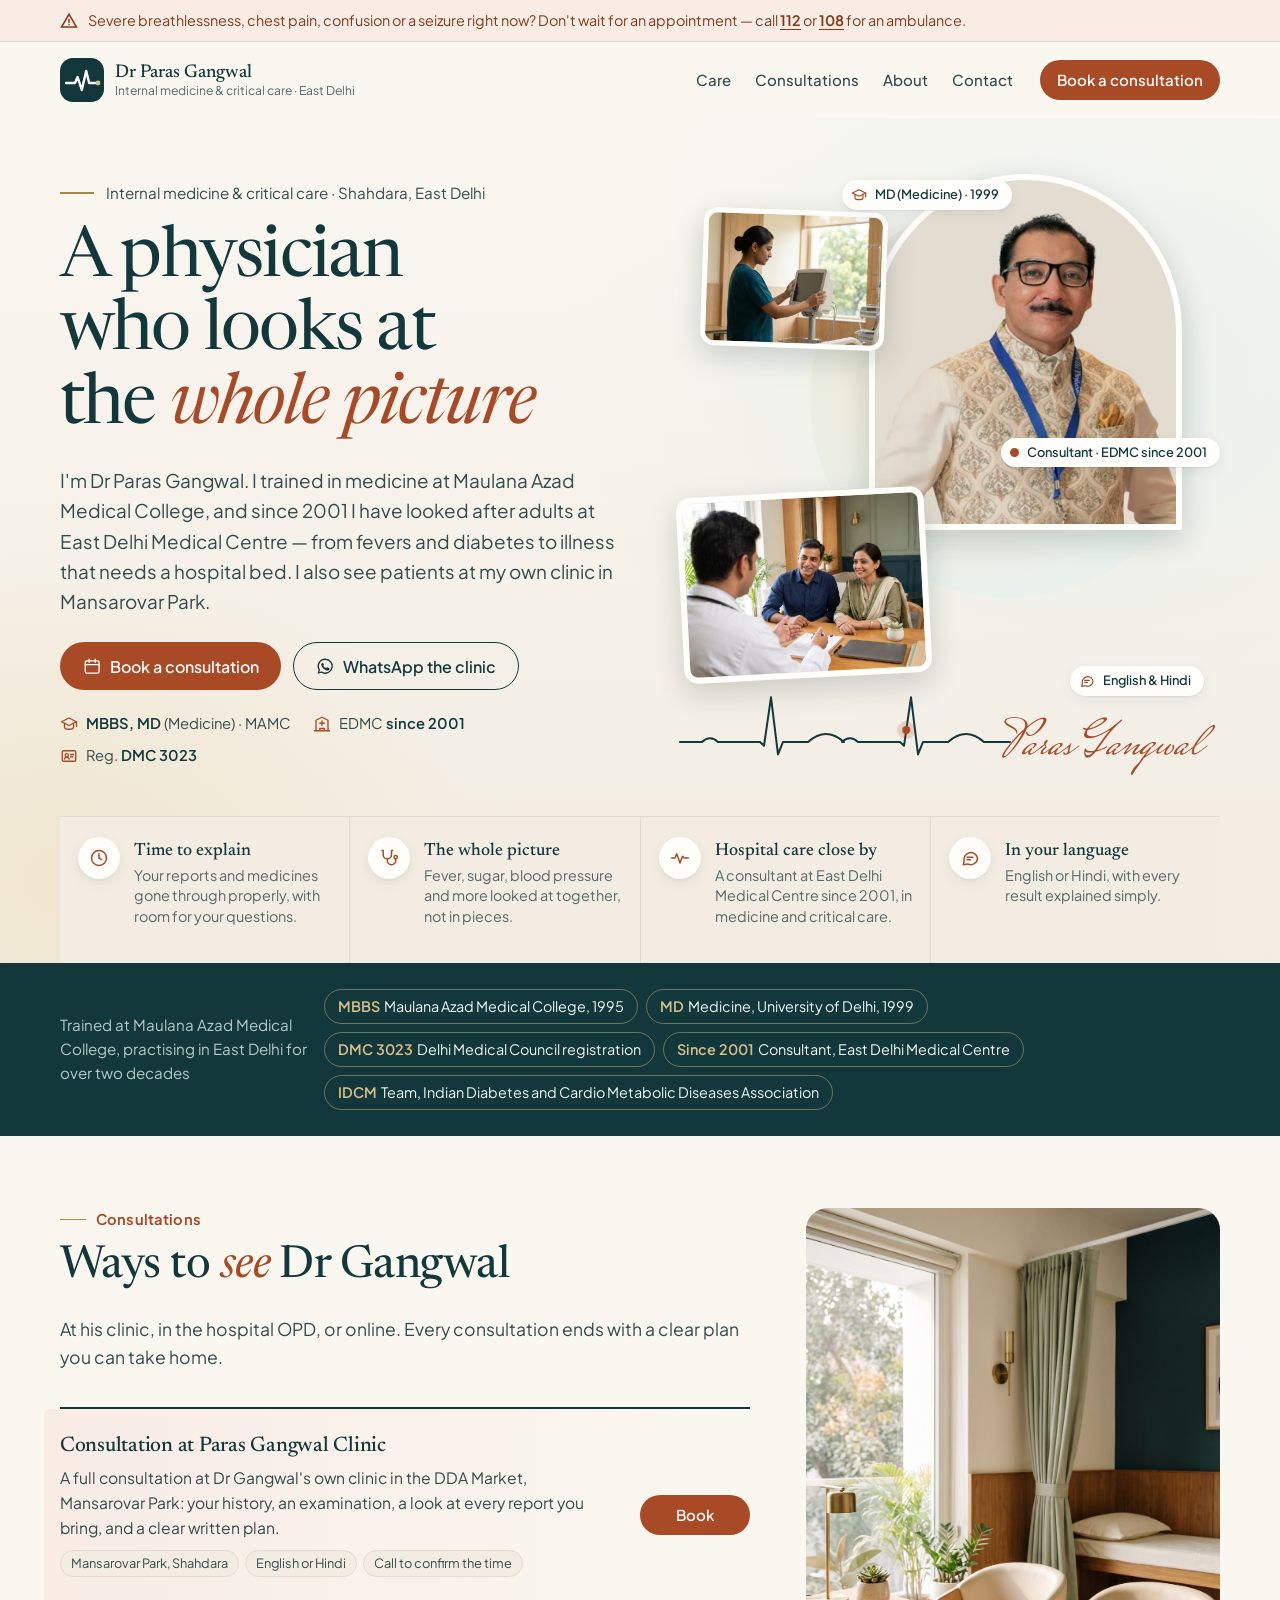
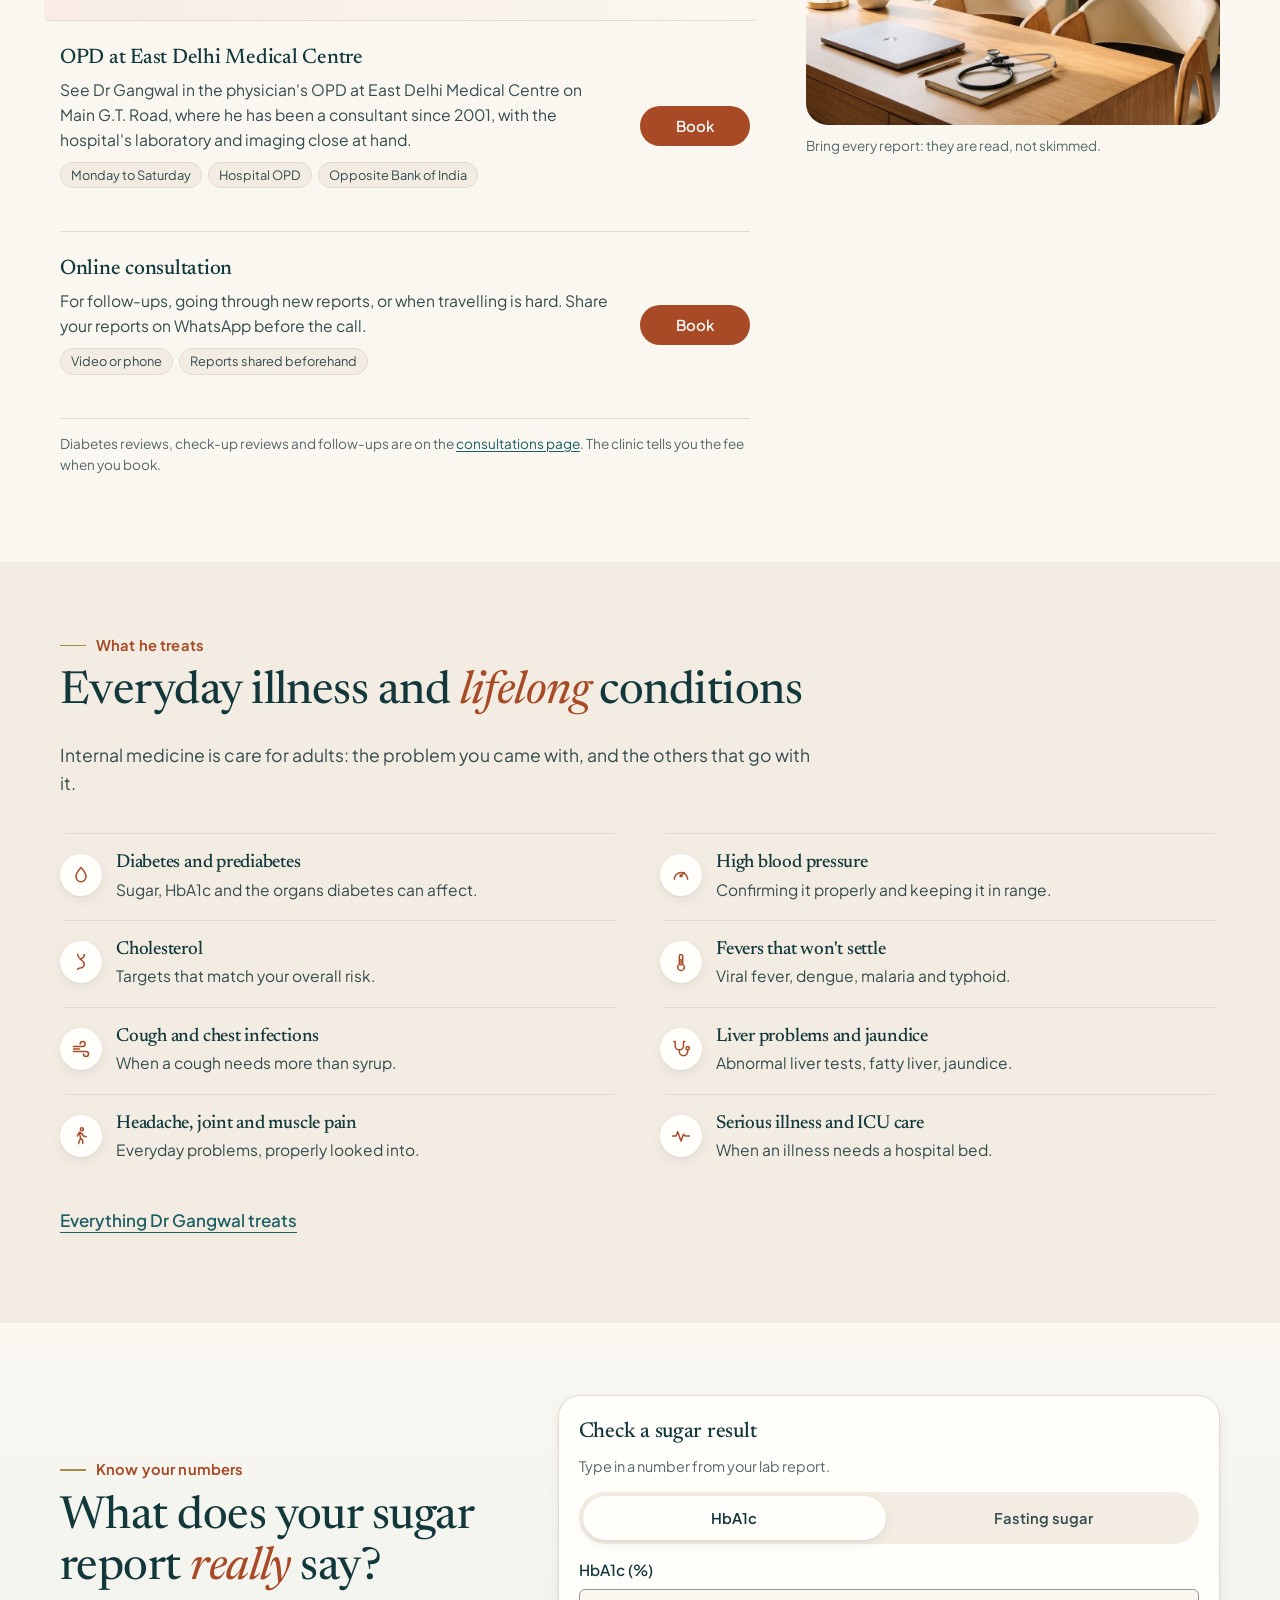
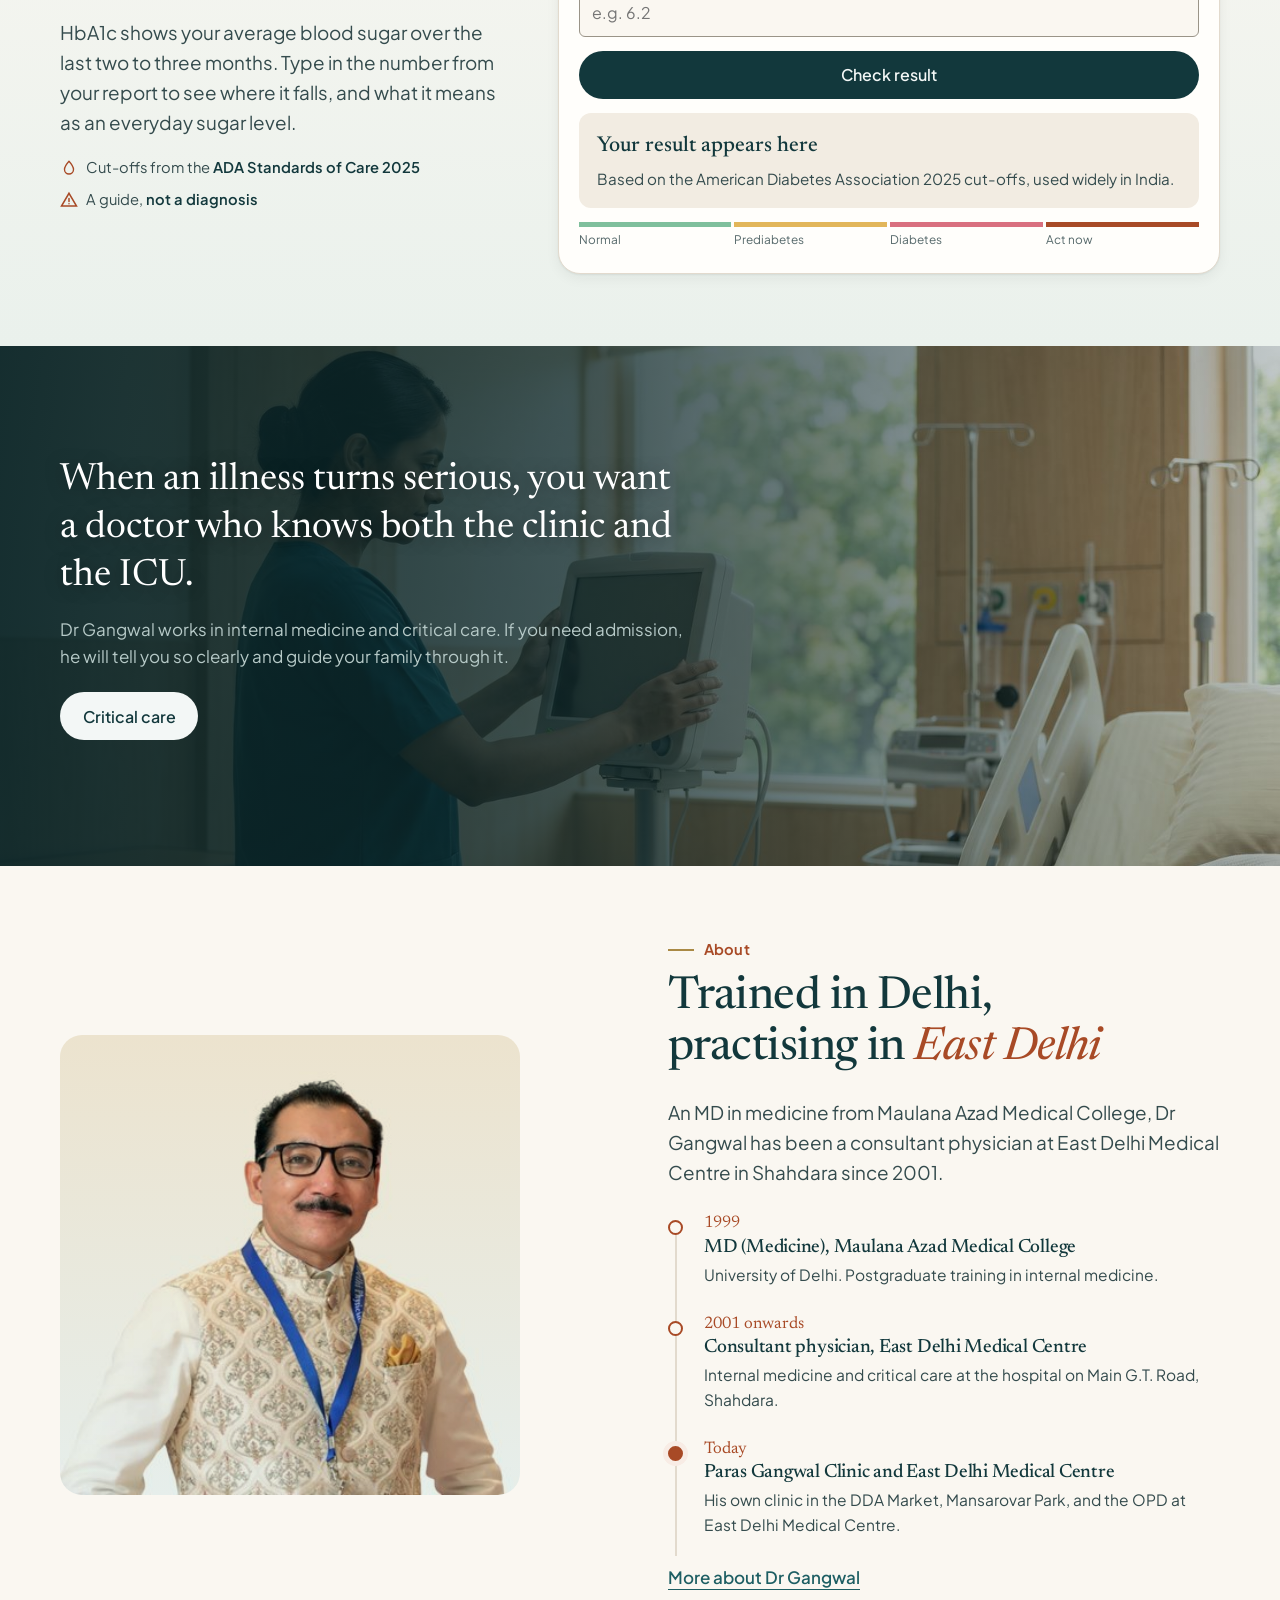
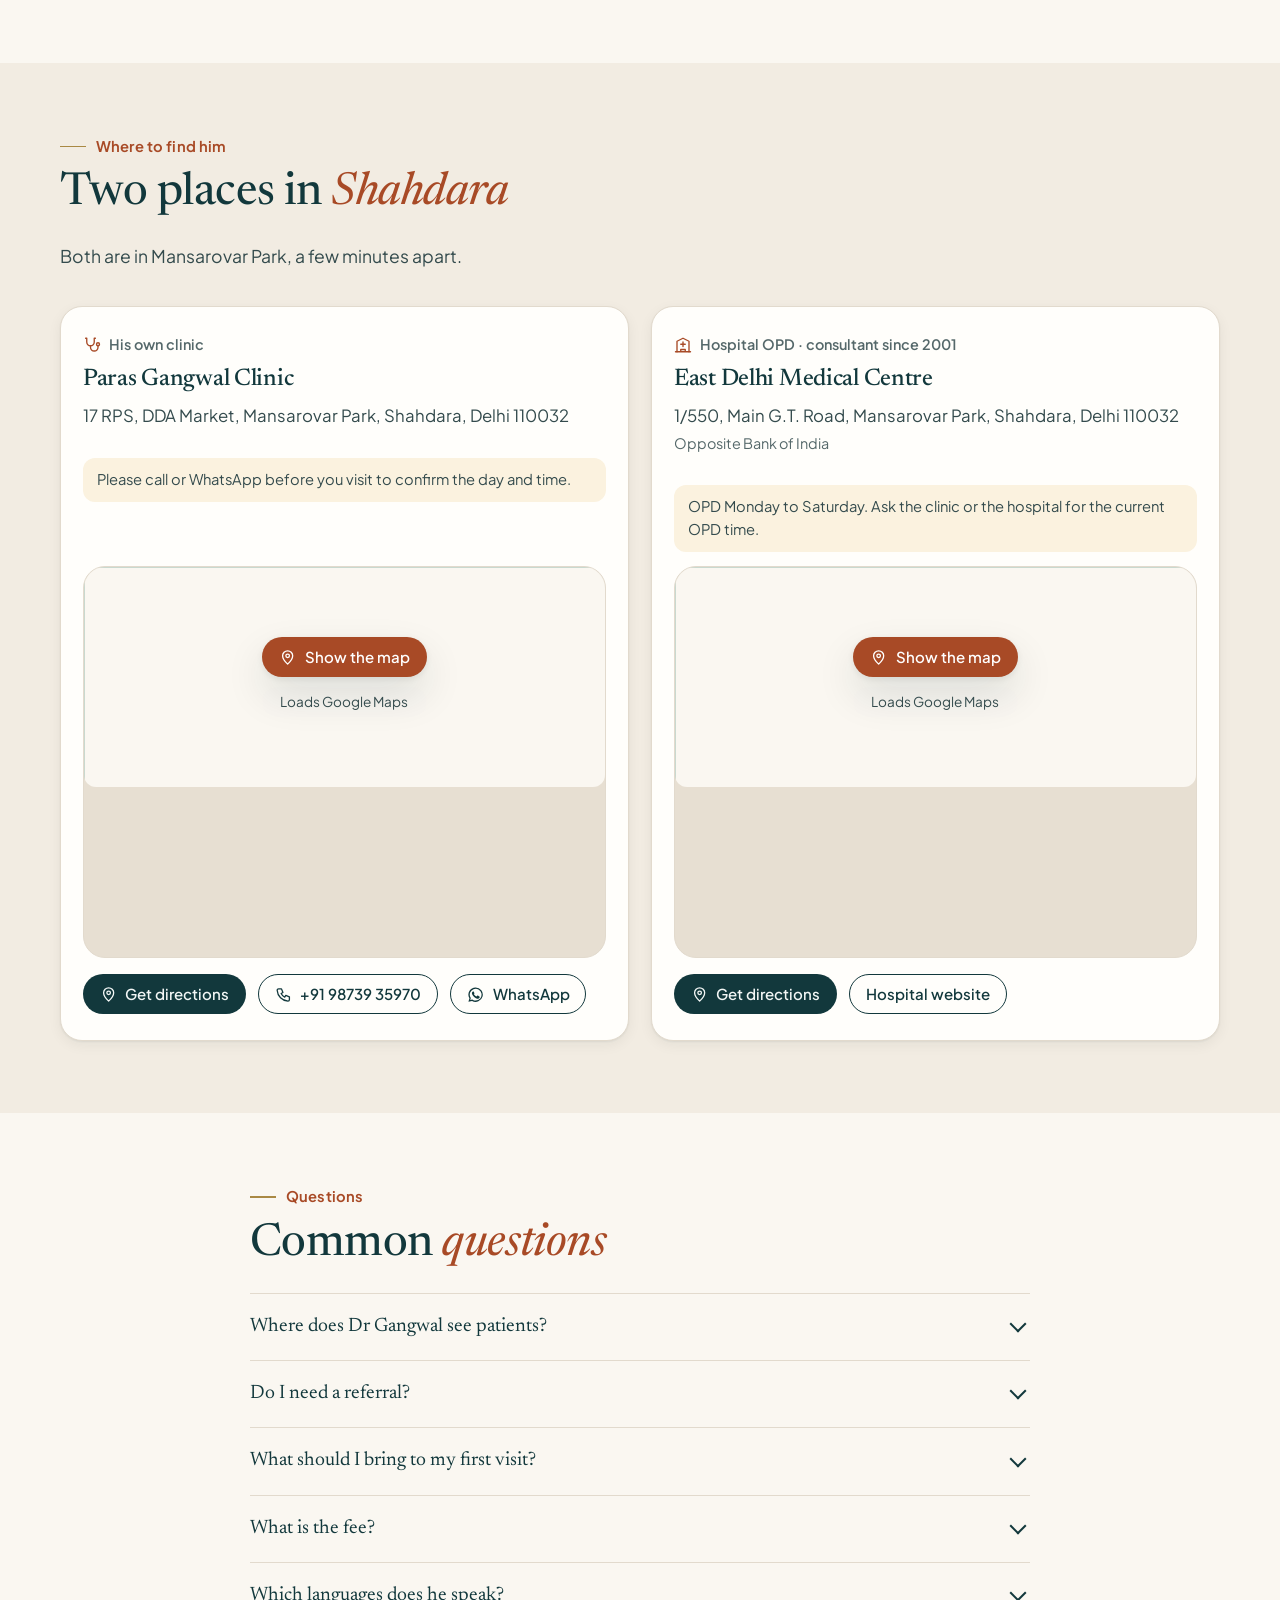
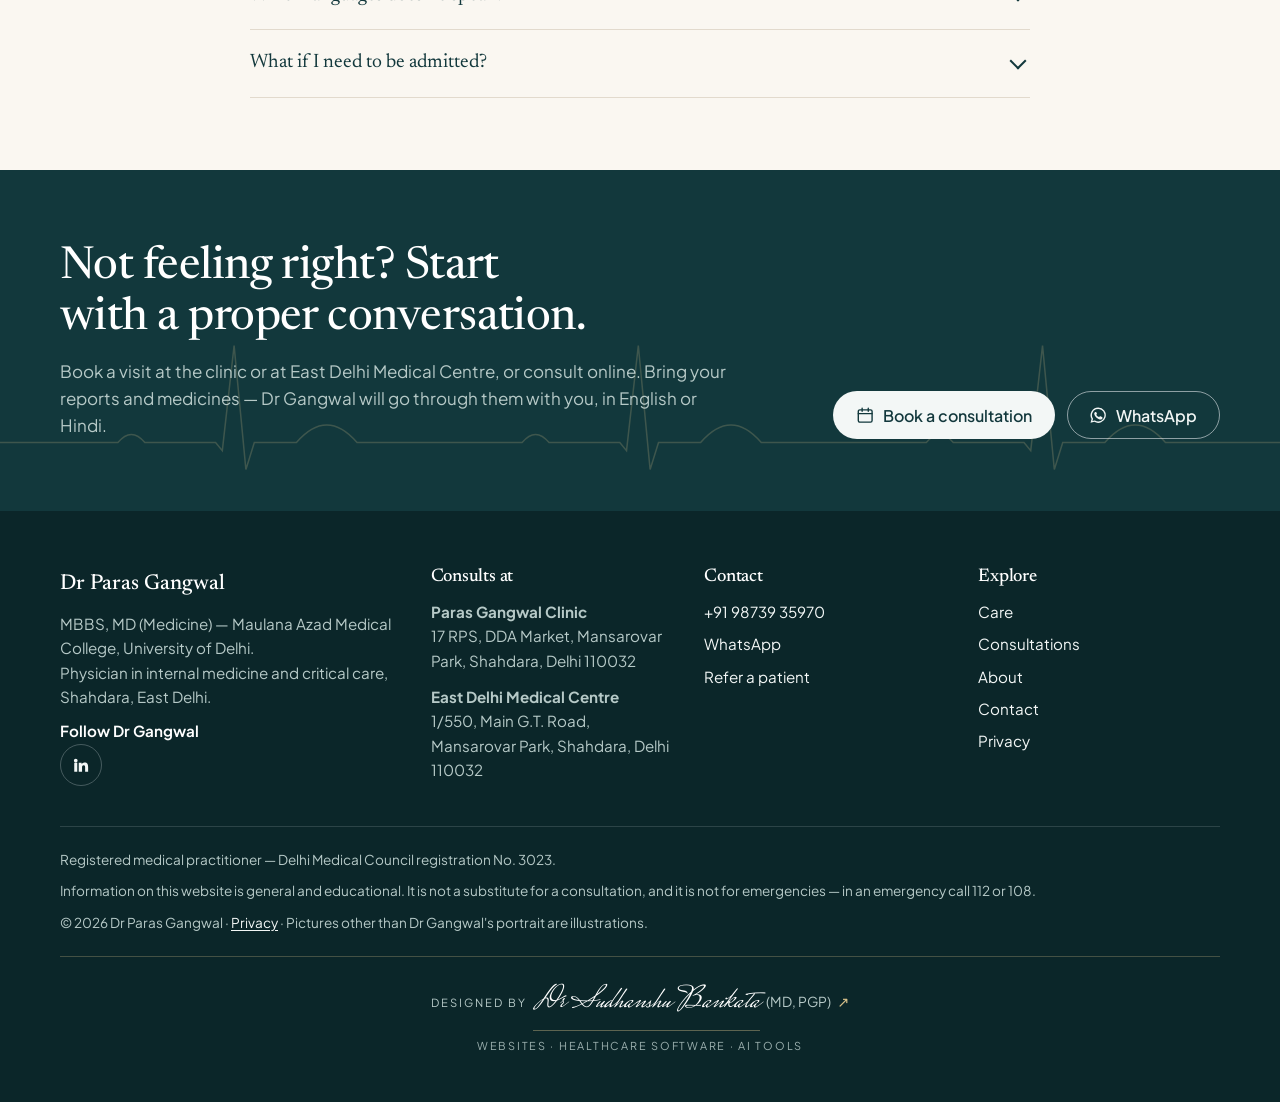
==== commit f8a463d9: "Pitch mode: noindex and robots Disallow until Dr Gangwal approves Co-Authored-By: Claude Opus 5.5 <n" ====
--- a/index.html
+++ b/index.html
@@ -6,6 +6,7 @@
 <title>Dr Paras Gangwal · Physician in East Delhi</title>
 <meta name="description" content="Dr Paras Gangwal, MD (Medicine): physician in internal medicine and critical care at his clinic in Mansarovar Park and East Delhi Medical Centre.">
 <link rel="canonical" href="https://drbankata.github.io/paras-gangwal/">
+<meta name="robots" content="noindex, nofollow">
 <meta name="theme-color" content="#12383C">
 <meta property="og:type" content="website">
 <meta property="og:site_name" content="Dr Paras Gangwal · Physician">
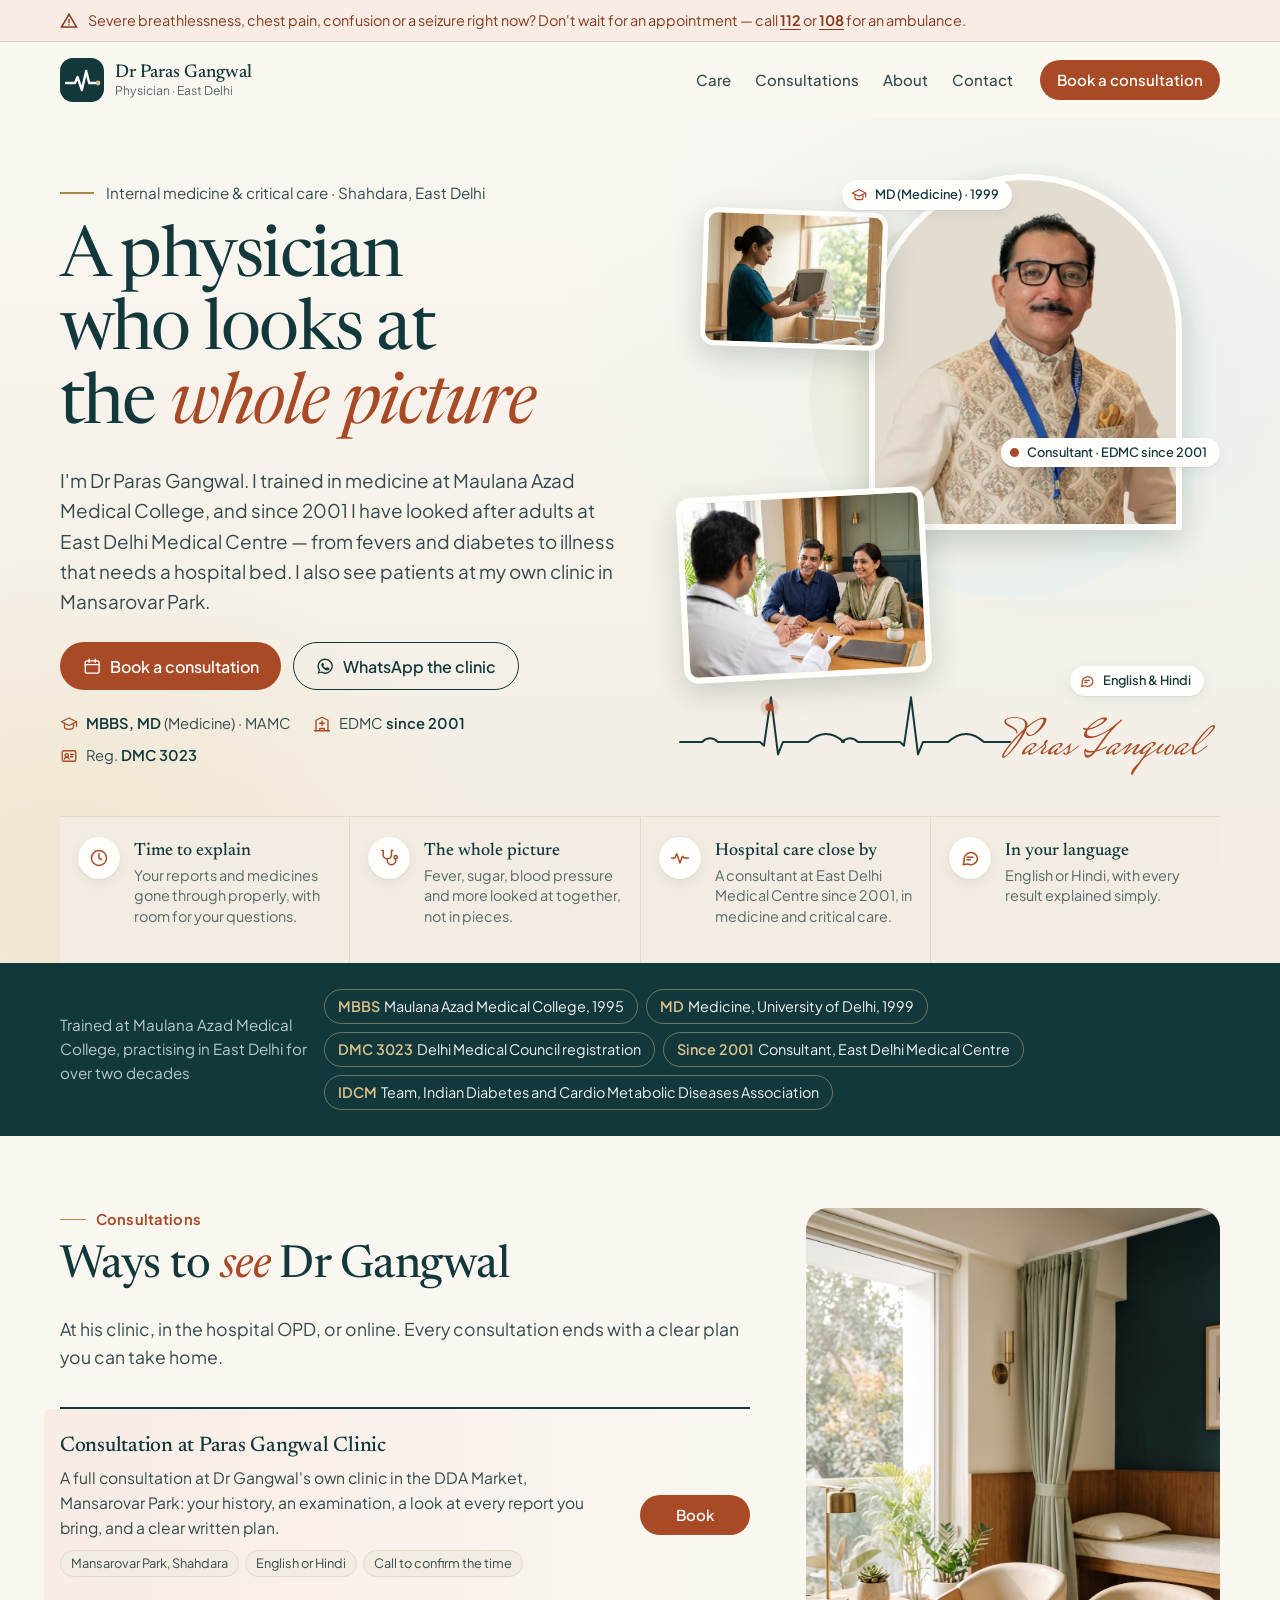
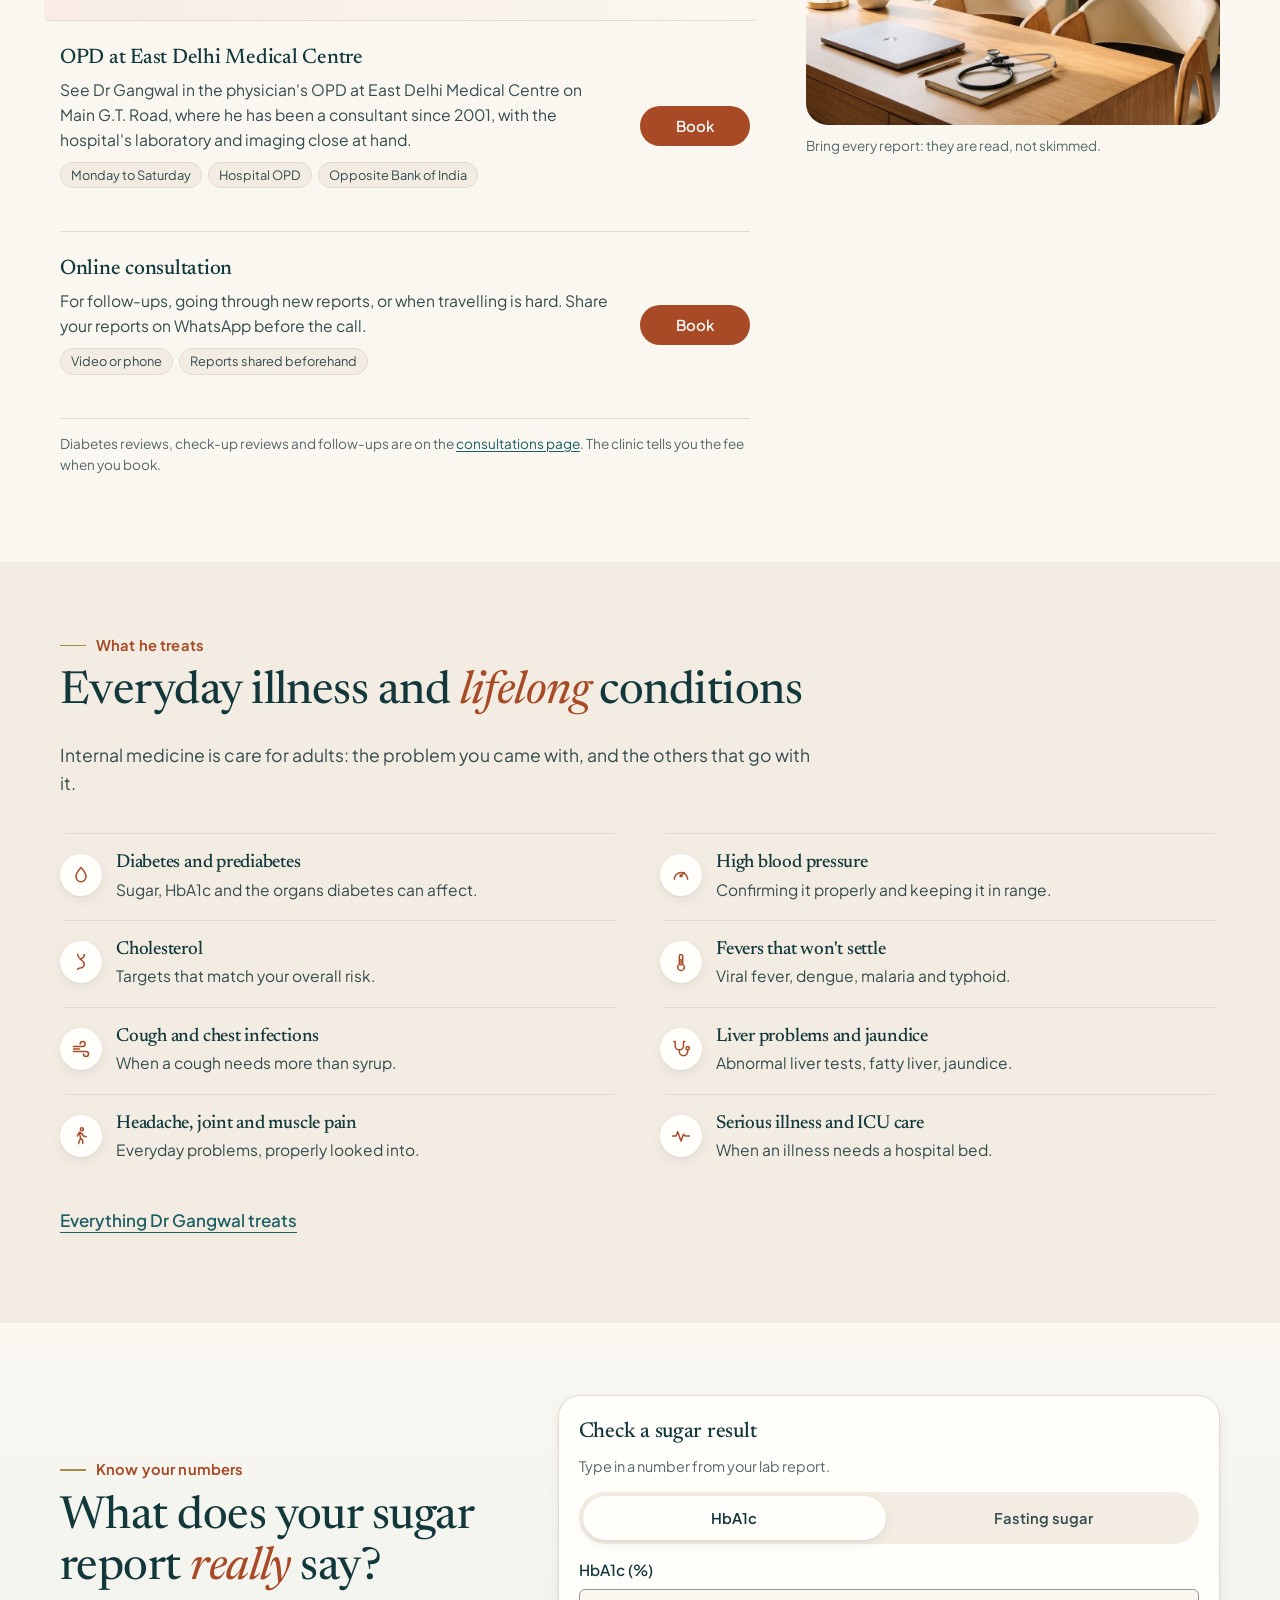
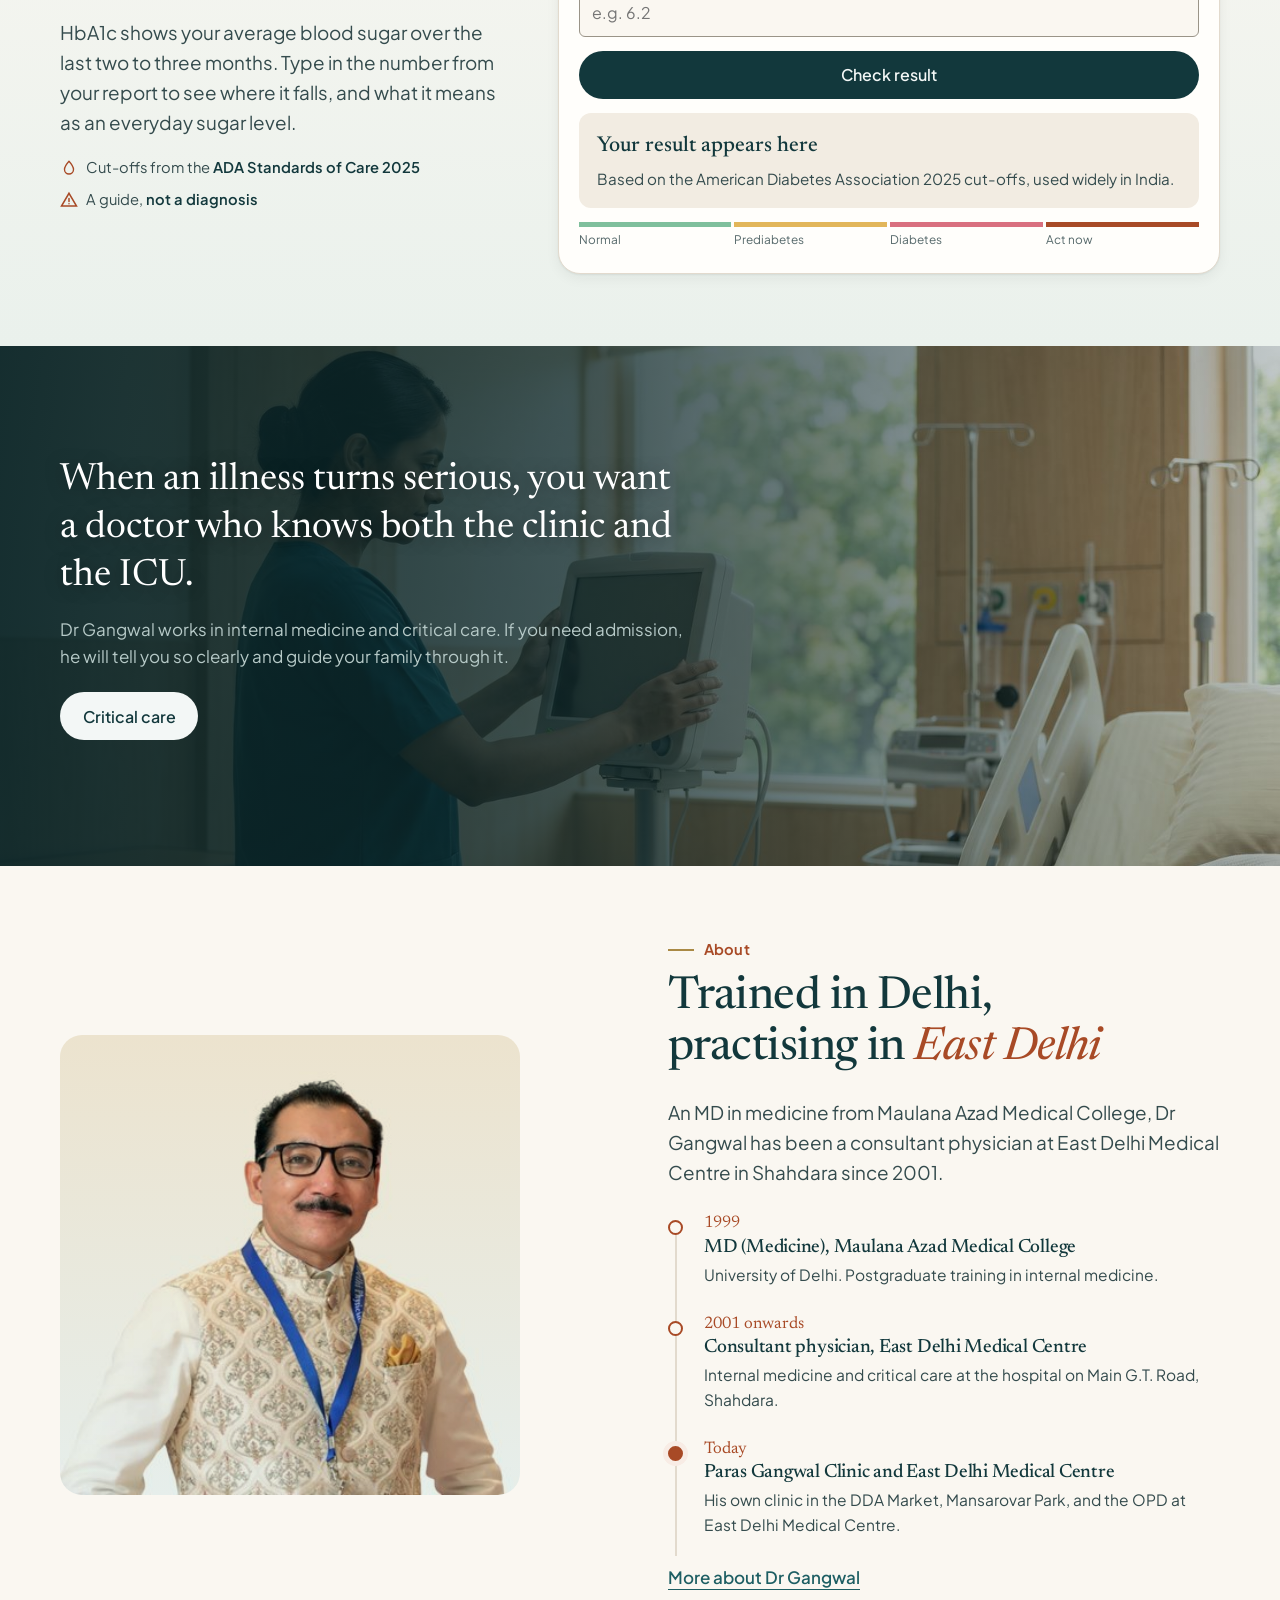
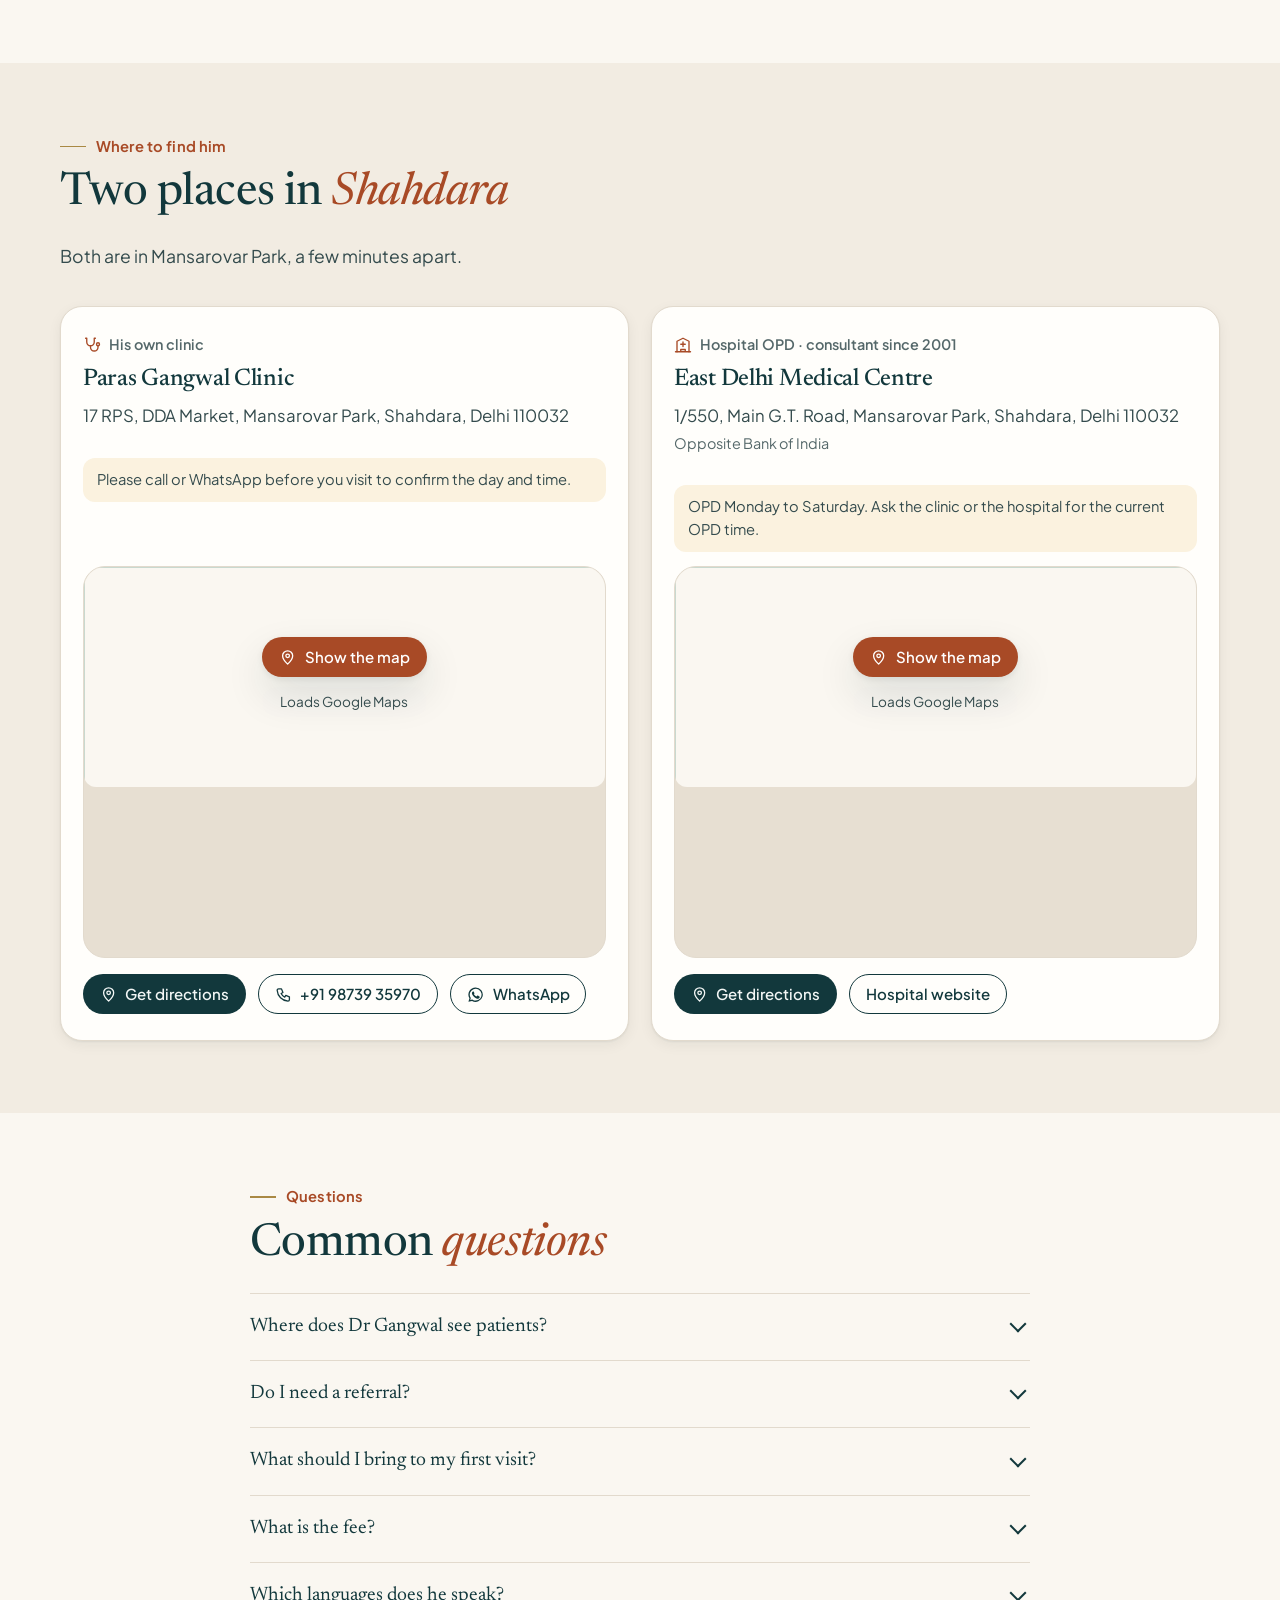
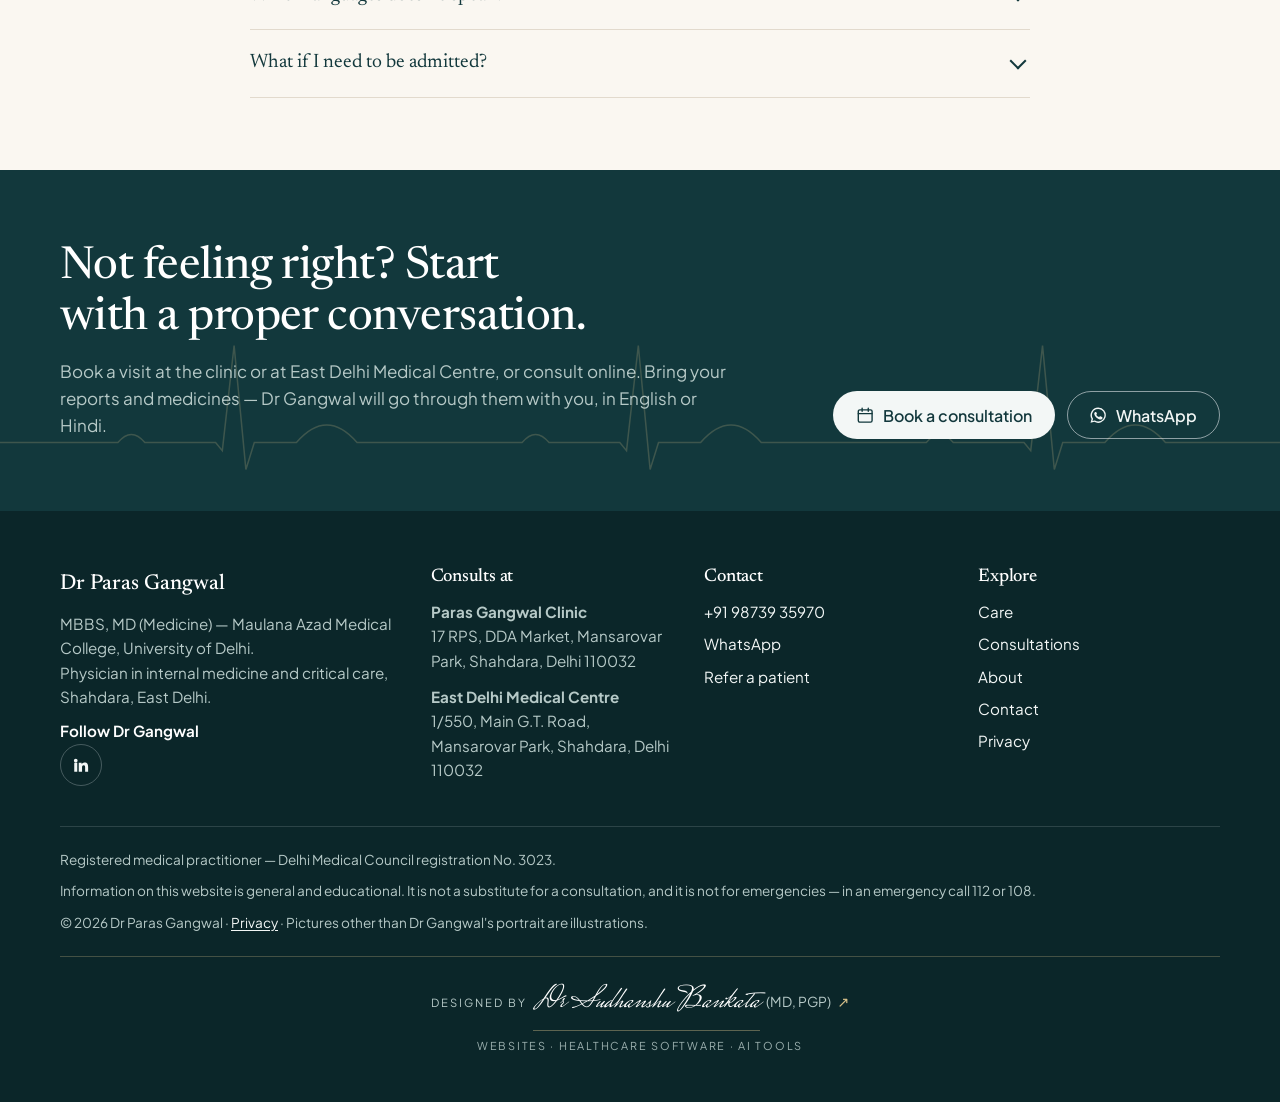
==== commit fc624b25: "Shorter header line on phones; kicker on the contact places section Co-Authored-By: Claude Opus 5.5 " ====
--- a/index.html
+++ b/index.html
@@ -34,7 +34,7 @@
 <aside class="sos" aria-label="Emergency"><div class="wrap"><svg viewBox="0 0 24 24" fill="none" stroke="currentColor" stroke-width="2" stroke-linecap="round" aria-hidden="true"><path d="M12 3 2 20h20L12 3Z"/><path d="M12 10v4M12 17h.01"/></svg><p><span class="long">Severe breathlessness, chest pain, confusion or a seizure right now? Don't wait for an appointment — call</span><span class="short">Very unwell right now? Call</span> <a href="tel:112">112</a> or <a href="tel:108">108</a><span class="long"> for an ambulance</span>.</p></div></aside>
 <header class="site-header">
   <div class="wrap head-in">
-    <a class="brand" href="./" aria-label="Dr Paras Gangwal — home"><svg class="brand-mark" viewBox="0 0 44 44" aria-hidden="true"><rect width="44" height="44" rx="13" fill="#12383C"/><path d="M6 25h9l2.6-6 4.2 13 4.4-19 3 12H38" fill="none" stroke="#fff" stroke-width="2.4" stroke-linecap="round" stroke-linejoin="round"/><circle cx="38" cy="25" r="2.4" fill="#D8C08A"/></svg><span class="brand-txt"><span class="brand-name">Dr Paras Gangwal</span><span class="brand-sub">Internal medicine &amp; critical care · East Delhi</span></span></a>
+    <a class="brand" href="./" aria-label="Dr Paras Gangwal — home"><svg class="brand-mark" viewBox="0 0 44 44" aria-hidden="true"><rect width="44" height="44" rx="13" fill="#12383C"/><path d="M6 25h9l2.6-6 4.2 13 4.4-19 3 12H38" fill="none" stroke="#fff" stroke-width="2.4" stroke-linecap="round" stroke-linejoin="round"/><circle cx="38" cy="25" r="2.4" fill="#D8C08A"/></svg><span class="brand-txt"><span class="brand-name">Dr Paras Gangwal</span><span class="brand-sub">Physician · East Delhi</span></span></a>
     <nav id="site-nav" aria-label="Main">
       <ul><li class="nav-home"><a href="" aria-current="page">Home</a></li><li><a href="care/">Care</a></li><li><a href="consultations/">Consultations</a></li><li><a href="about/">About</a></li><li><a href="contact/">Contact</a></li></ul>
       <div class="nav-extra">
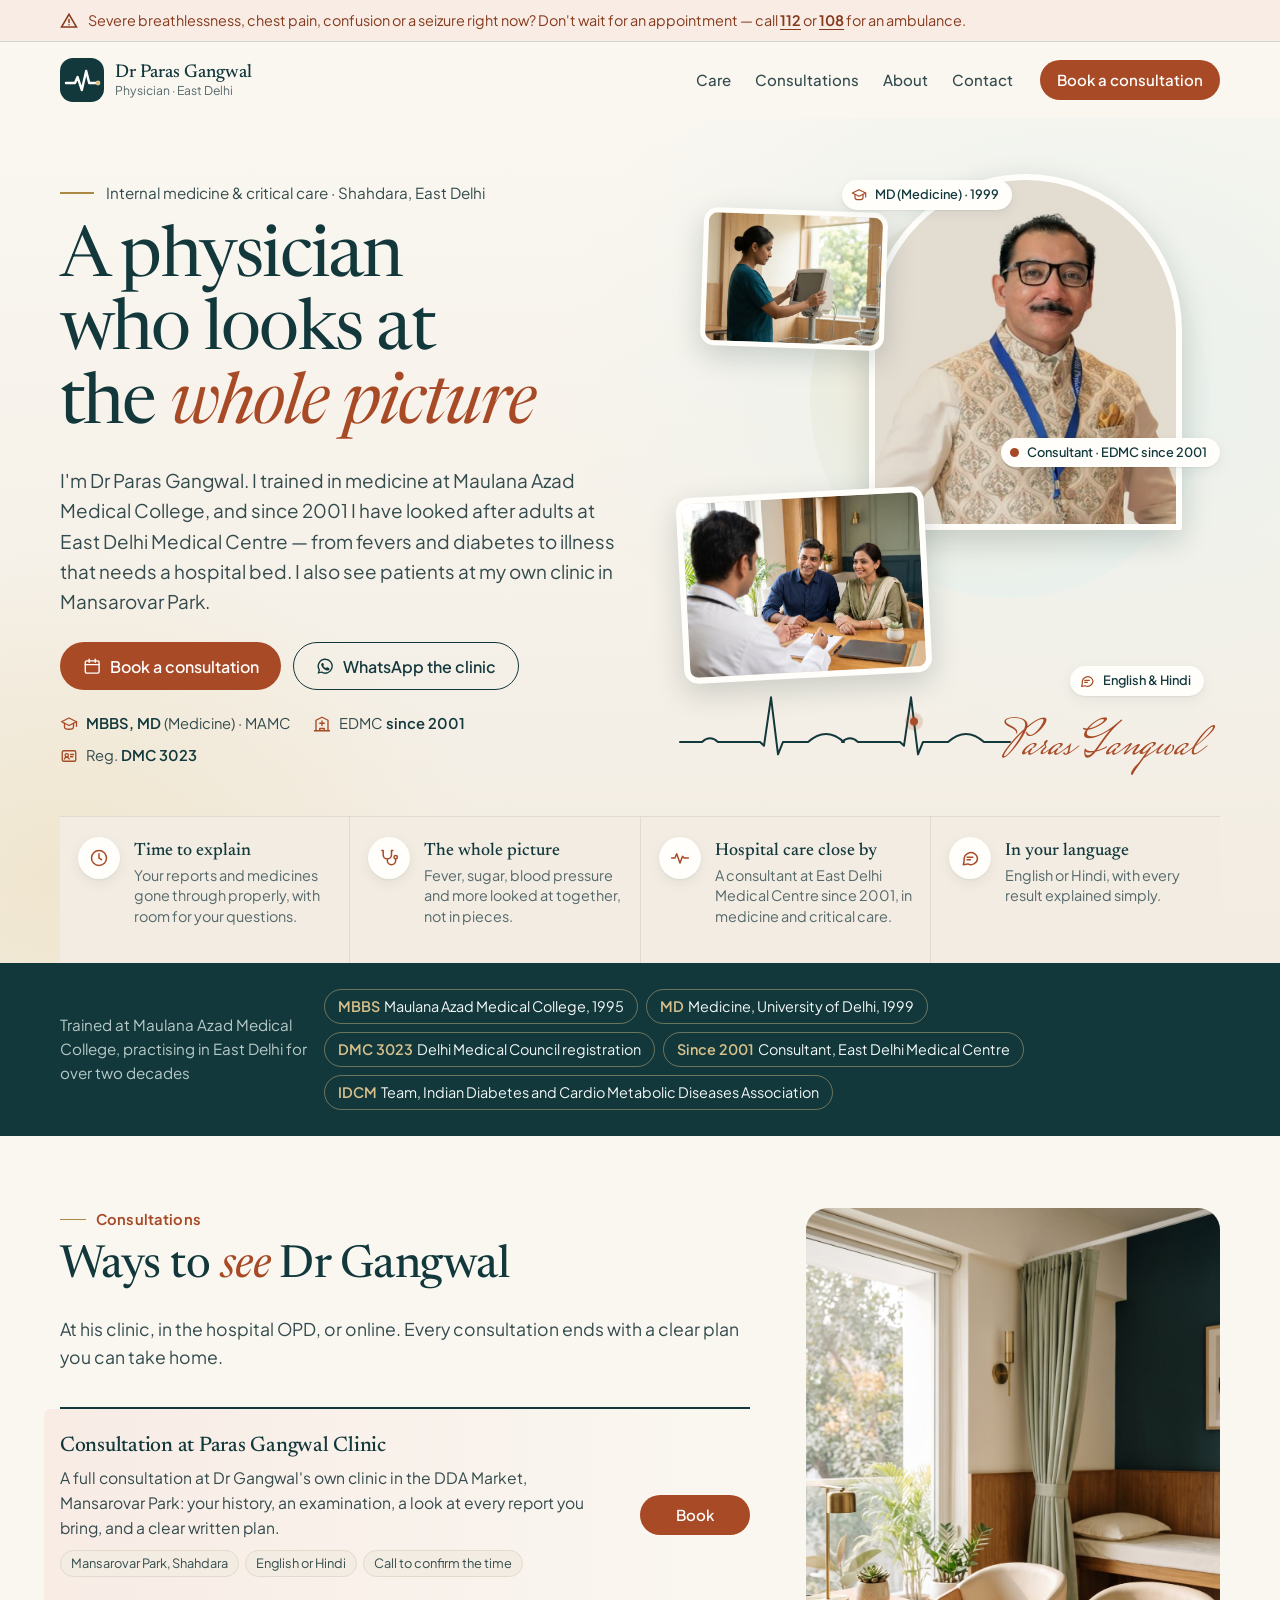
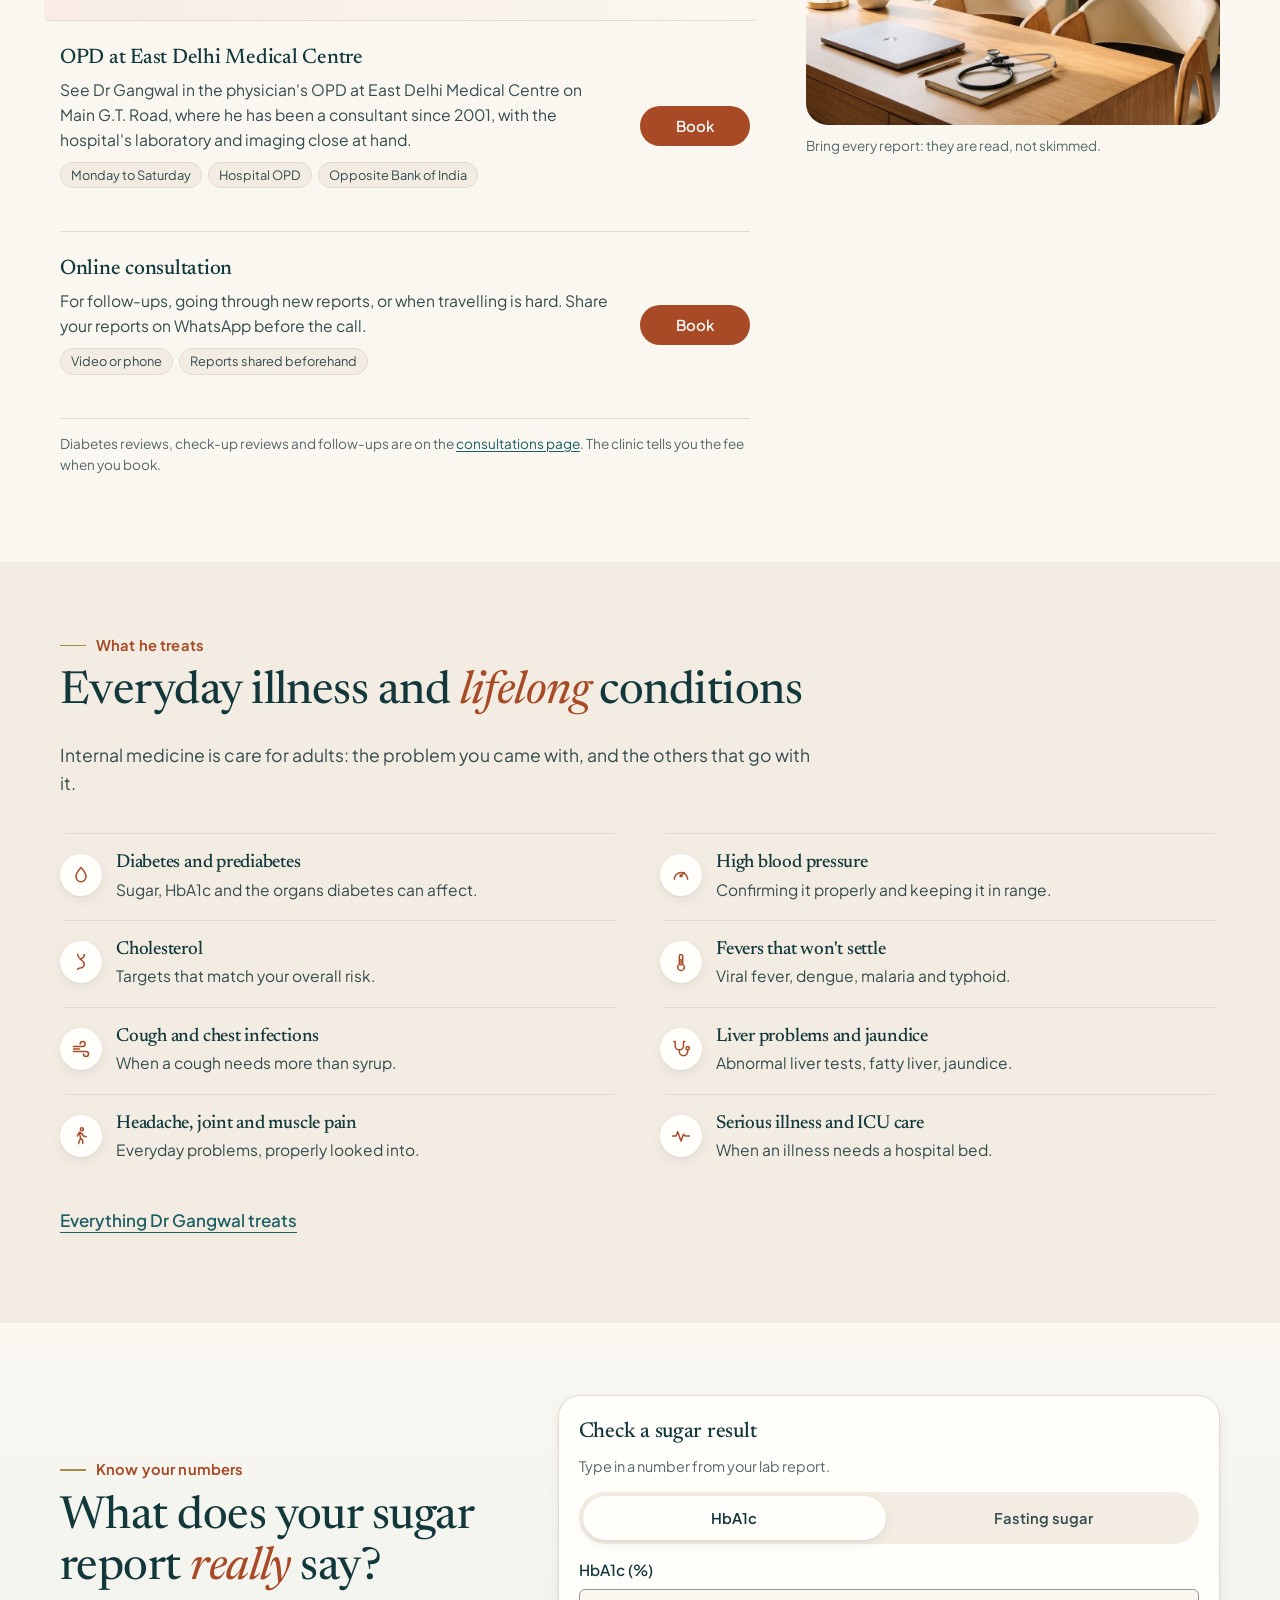
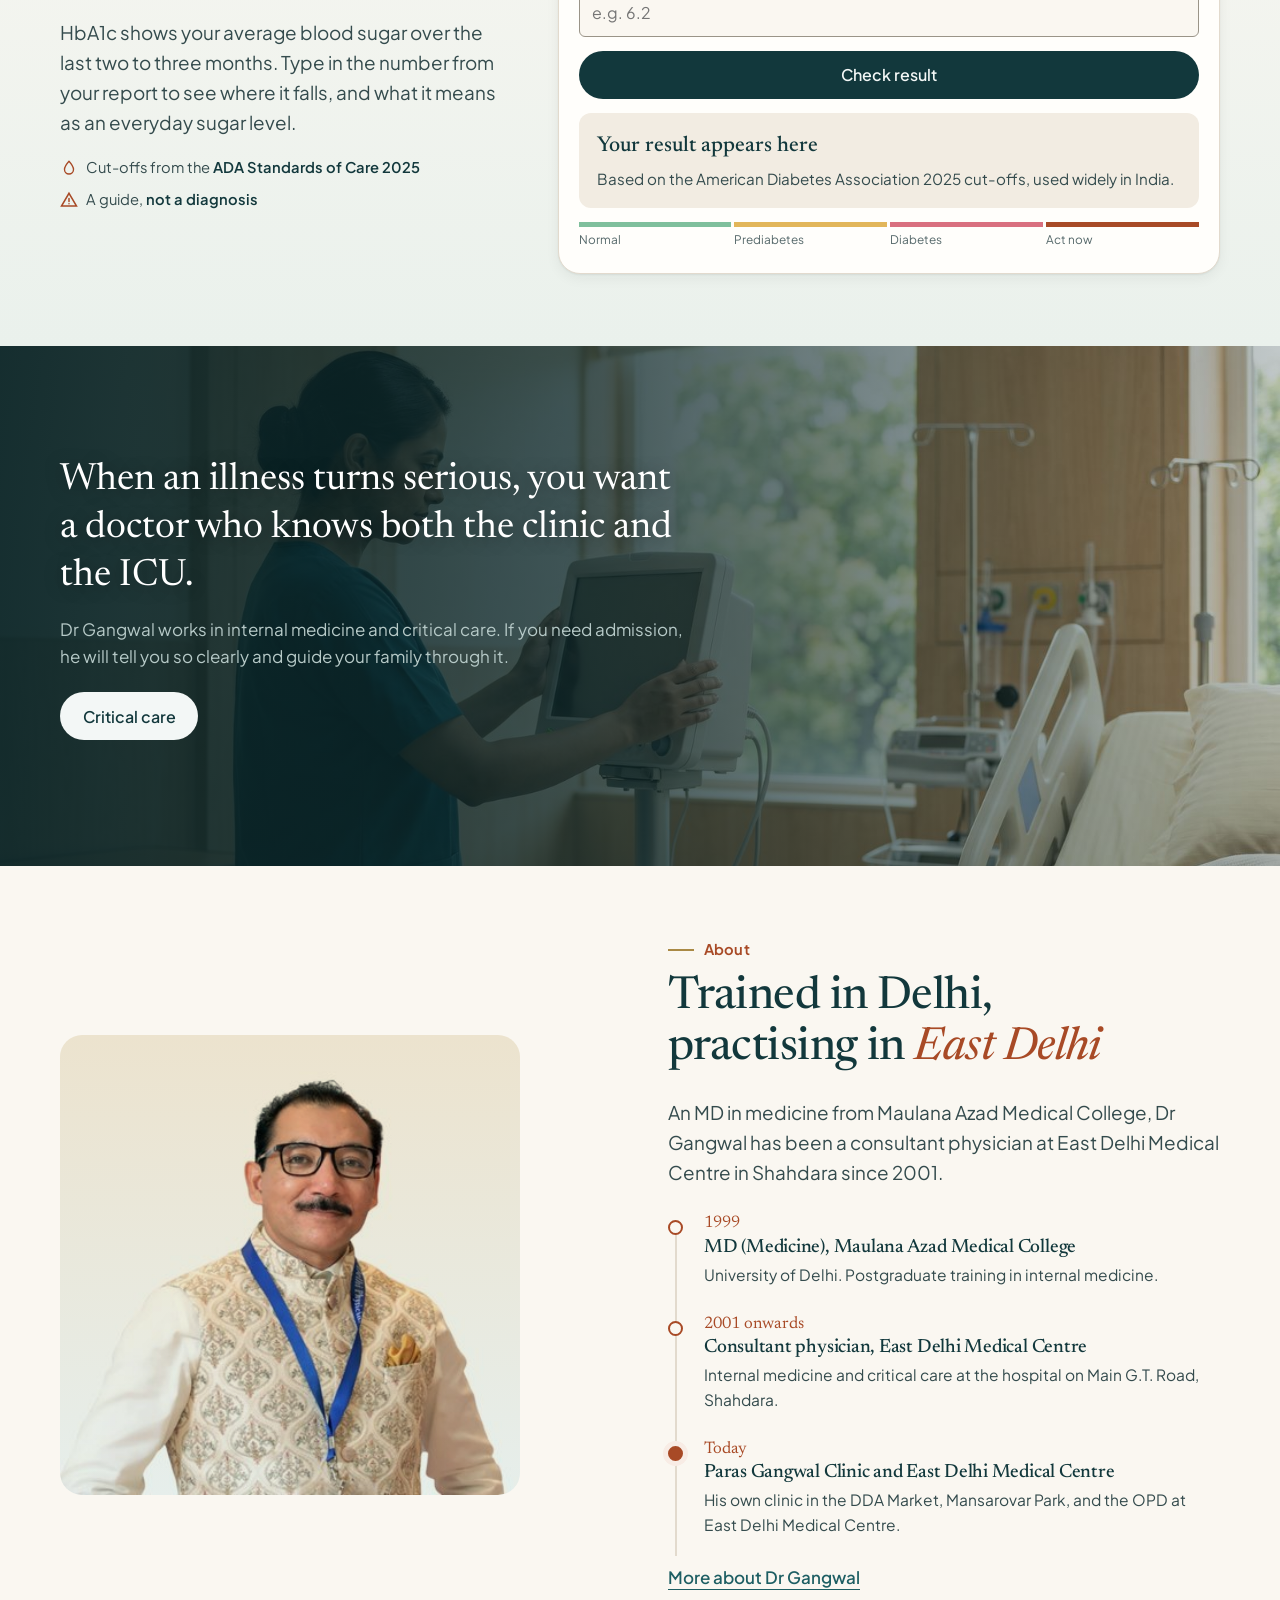
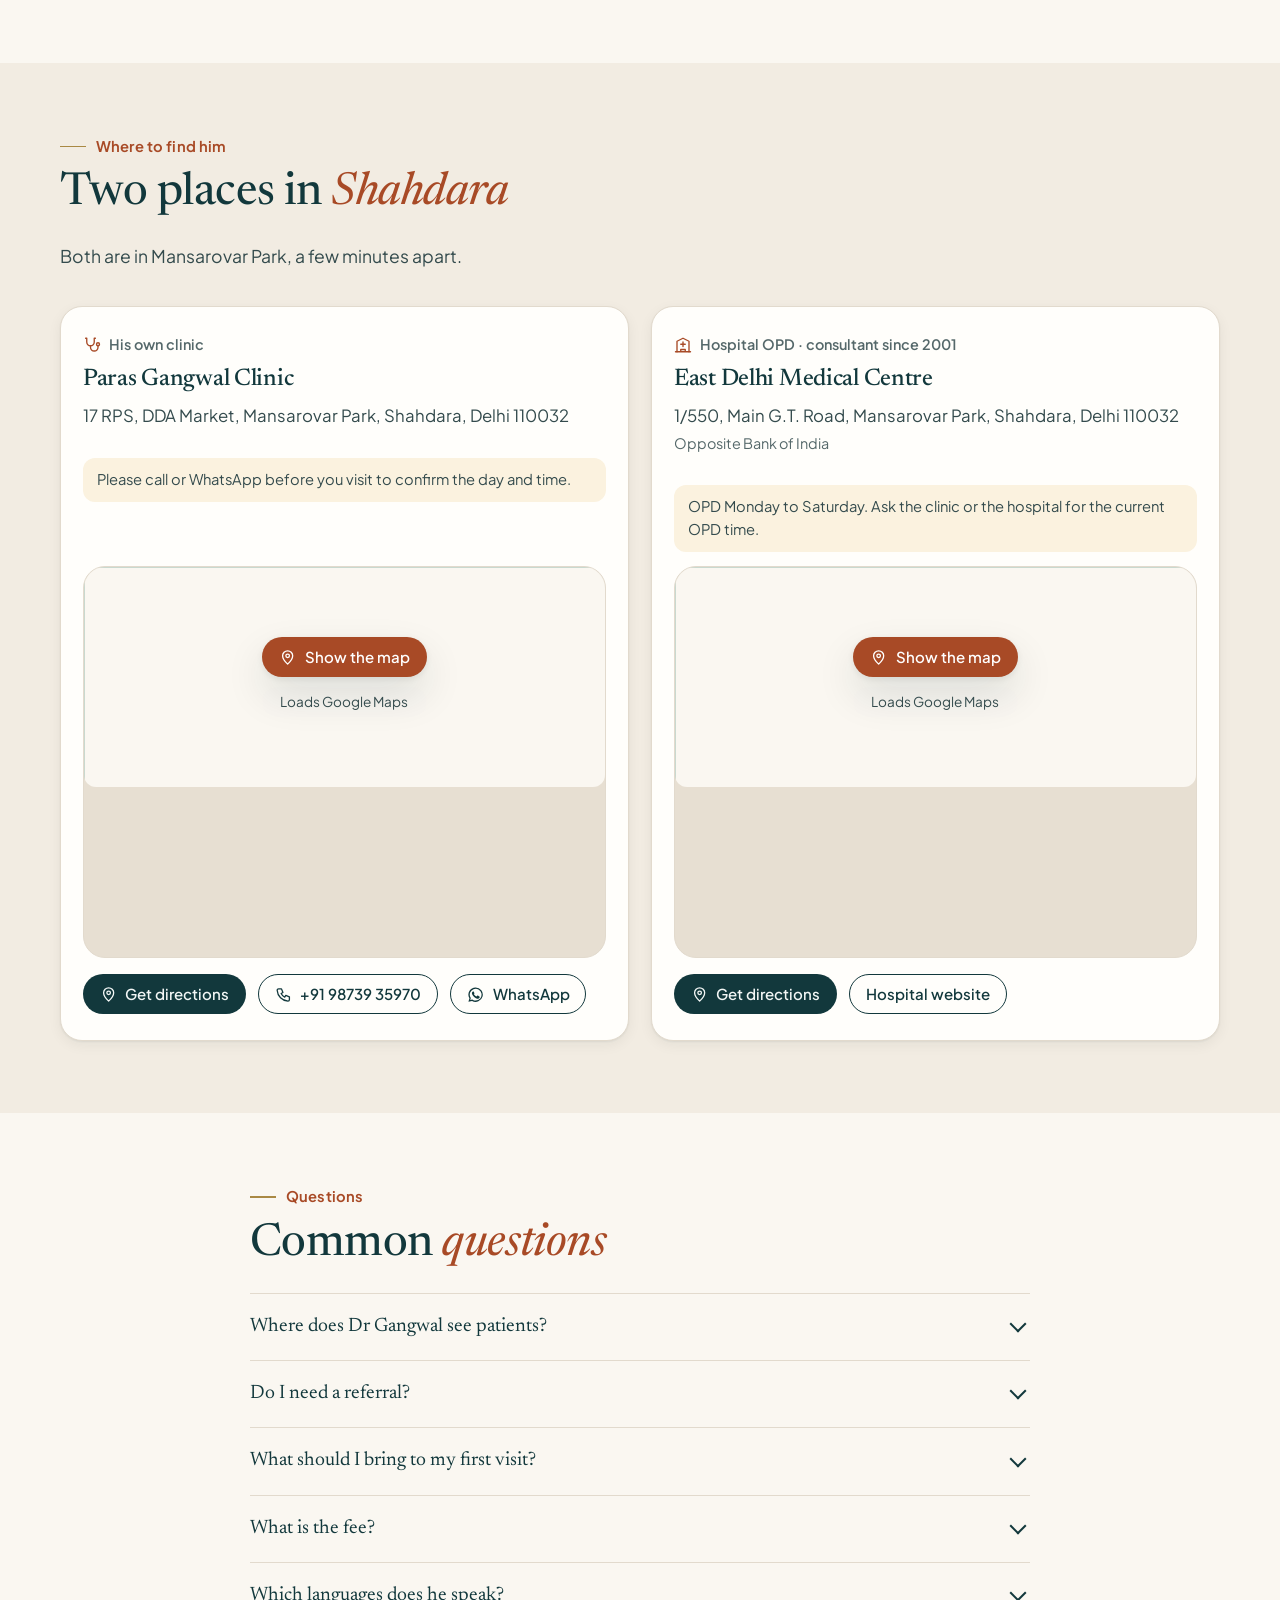
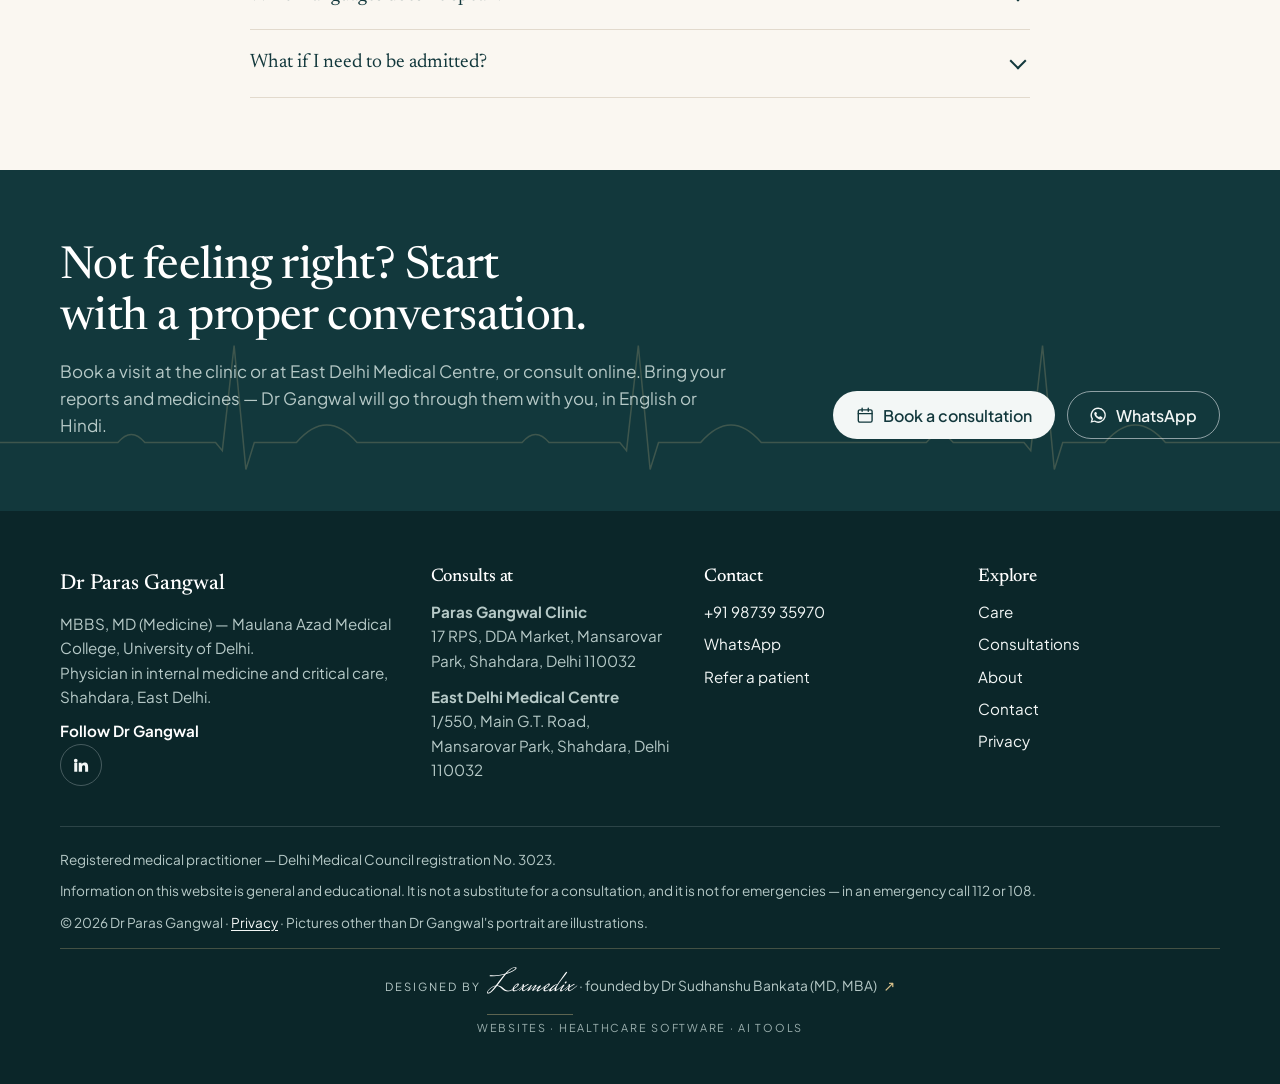
==== commit 397aac68: "Footer credit: Designed by Lexmedix, founded by Dr Sudhanshu Bankata (MD, MBA) Studio standard 11 as" ====
--- a/index.html
+++ b/index.html
@@ -23,7 +23,7 @@
 <link rel="apple-touch-icon" href="assets/img/apple-touch-icon.png">
 <link rel="preload" href="assets/fonts/newsreader.woff2" as="font" type="font/woff2" crossorigin>
 <link rel="preload" href="assets/fonts/jakarta.woff2" as="font" type="font/woff2" crossorigin>
-<link rel="stylesheet" href="assets/css/site.css?v=6c5b4703b1">
+<link rel="stylesheet" href="assets/css/site.css?v=19ff1a23b8">
 <script type="application/ld+json">{"@context": "https://schema.org", "@type": "Physician", "@id": "https://drbankata.github.io/paras-gangwal/#doctor", "name": "Dr Paras Gangwal", "honorificPrefix": "Dr", "url": "https://drbankata.github.io/paras-gangwal/", "image": "https://drbankata.github.io/paras-gangwal/assets/img/paras-gangwal.jpg", "description": "Physician in internal medicine and critical care in East Delhi. MBBS and MD (Medicine), Maulana Azad Medical College, University of Delhi. Delhi Medical Council registration 3023.", "knowsAbout": ["Internal medicine", "Diabetes", "Critical care", "Fevers and infections", "Preventive health checks"], "knowsLanguage": ["en", "hi"], "alumniOf": {"@type": "CollegeOrUniversity", "name": "Maulana Azad Medical College, University of Delhi"}, "hospitalAffiliation": {"@type": "Hospital", "name": "East Delhi Medical Centre", "url": "https://edmc.in/", "address": {"@type": "PostalAddress", "streetAddress": "1/550, Main G.T. Road, Mansarovar Park", "addressLocality": "Shahdara, Delhi", "postalCode": "110032", "addressCountry": "IN"}}, "worksFor": {"@type": "MedicalClinic", "@id": "https://drbankata.github.io/paras-gangwal/#clinic", "name": "Paras Gangwal Clinic", "telephone": "+91-9873935970", "address": {"@type": "PostalAddress", "streetAddress": "17 RPS, DDA Market, Mansarovar Park", "addressLocality": "Shahdara, Delhi", "postalCode": "110032", "addressCountry": "IN"}, "geo": {"@type": "GeoCoordinates", "latitude": 28.6819197, "longitude": 77.2987898}}, "sameAs": ["https://www.linkedin.com/in/paras-gangwal-55a8ba71/", "https://www.practo.com/delhi/doctor/dr-paras-general-physician"]}</script>
 <script type="application/ld+json">{"@context": "https://schema.org", "@type": "WebSite", "name": "Dr Paras Gangwal", "url": "https://drbankata.github.io/paras-gangwal/", "inLanguage": "en-IN"}</script>
 <script type="application/ld+json">{"@context": "https://schema.org", "@type": "FAQPage", "mainEntity": [{"@type": "Question", "name": "Where does Dr Gangwal see patients?", "acceptedAnswer": {"@type": "Answer", "text": "At his own clinic, Paras Gangwal Clinic, in the DDA Market, Mansarovar Park, and in the OPD of East Delhi Medical Centre on Main G.T. Road, Shahdara. Online consultations are also possible."}}, {"@type": "Question", "name": "Do I need a referral?", "acceptedAnswer": {"@type": "Answer", "text": "No. You can book directly. If another doctor has referred you, bring their note and your reports."}}, {"@type": "Question", "name": "What should I bring to my first visit?", "acceptedAnswer": {"@type": "Answer", "text": "All your recent reports and discharge summaries, your current medicines or their strips, and a list of your questions. For diabetes, bring your sugar readings if you test at home."}}, {"@type": "Question", "name": "What is the fee?", "acceptedAnswer": {"@type": "Answer", "text": "The clinic tells you the fee when you book."}}, {"@type": "Question", "name": "Which languages does he speak?", "acceptedAnswer": {"@type": "Answer", "text": "English and Hindi."}}, {"@type": "Question", "name": "What if I need to be admitted?", "acceptedAnswer": {"@type": "Answer", "text": "If your illness needs hospital care, Dr Gangwal will tell you so clearly and guide you on admission. East Delhi Medical Centre, where he has been a consultant since 2001, is on Main G.T. Road in Shahdara."}}]}</script>
@@ -237,7 +237,7 @@
       <p>Information on this website is general and educational. It is not a substitute for a consultation, and it is not for emergencies — in an emergency call 112 or 108.</p>
       <p>© <span data-year>2026</span> Dr Paras Gangwal · <a href="privacy/">Privacy</a> · Pictures other than Dr Gangwal's portrait are illustrations.</p>
     </div>
-    <div class="made-by"><a class="mb" href="https://lexmedix.in/services/" target="_blank" rel="noopener"><span class="mb-main"><span class="mb-pre">Designed by</span> <span class="mb-name">Dr Sudhanshu Bankata</span> <span class="mb-cred">(MD, PGP)</span><span class="mb-arrow" aria-hidden="true">&#8599;</span></span><span class="mb-sr">, </span><span class="mb-sub">Websites &middot; Healthcare software &middot; AI tools</span><span class="mb-sr"> (opens in a new tab)</span></a></div>
+    <div class="made-by"><a class="mb" href="https://lexmedix.in/services/" target="_blank" rel="noopener"><span class="mb-main"><span class="mb-pre">Designed by</span> <span class="mb-name">Lexmedix</span> <span class="mb-cred"><span class="mb-dot" aria-hidden="true">&middot; </span><span class="mb-sr">, </span>founded by Dr Sudhanshu Bankata (MD, MBA)</span><span class="mb-arrow" aria-hidden="true">&#8599;</span></span><span class="mb-sr">, </span><span class="mb-sub">Websites &middot; Healthcare software &middot; AI tools</span><span class="mb-sr"> (opens in a new tab)</span></a></div>
   </div>
 </footer>
 <nav class="mbar" aria-label="Quick actions">
@@ -266,6 +266,6 @@
     <p class="small muted" style="margin:14px 0 0">Nothing is stored on this website. Your message goes only where you send it.</p>
   </div>
 </dialog>
-<script src="assets/js/site.js?v=6c5b4703b1" defer></script>
+<script src="assets/js/site.js?v=19ff1a23b8" defer></script>
 </body>
 </html>
--- a/assets/css/site.css
+++ b/assets/css/site.css
@@ -707,8 +707,8 @@
 .xitem h3 .cico svg { width: 18px; height: 18px; }
 
 /* ---------- Designer credit ("Designed by", footer) — studio standard 11 ---------- */
-.made-by { margin-top: 22px; padding-top: 20px; border-top: 1px solid var(--mb-line); display: flex; justify-content: center; text-align: center; min-width: 0; }
-.made-by .mb { display: inline-flex; flex-direction: column; align-items: center; gap: 6px; min-height: 44px; justify-content: center; max-width: 100%; color: var(--mb-text); text-decoration: none; overflow-wrap: anywhere; position: relative; }
+.made-by { margin-top: 14px; padding-top: 12px; border-top: 1px solid var(--mb-line); display: flex; justify-content: center; text-align: center; min-width: 0; }
+.made-by .mb { display: inline-flex; flex-direction: column; align-items: center; gap: 4px; min-height: 44px; justify-content: center; max-width: 100%; color: var(--mb-text); text-decoration: none; overflow-wrap: anywhere; position: relative; }
 .made-by .mb:hover { text-decoration: none; color: var(--mb-text); }
 .made-by .mb-main { display: inline-flex; flex-wrap: wrap; align-items: baseline; justify-content: center; gap: 0 .4em; min-width: 0; }
 .made-by .mb-pre { font-family: var(--mb-pre-font); font-style: var(--mb-pre-style, normal); font-size: var(--mb-pre-size, 1.1rem); color: var(--mb-muted); letter-spacing: var(--mb-pre-ls, 0); text-transform: var(--mb-pre-tt, none); }
@@ -721,6 +721,7 @@
 .made-by .mb:hover .mb-arrow, .made-by .mb:focus-visible .mb-arrow { transform: translate(3px, -3px); }
 .made-by .mb:focus-visible { outline: 2px solid var(--mb-accent); outline-offset: 4px; border-radius: 4px; }
 @media (prefers-reduced-motion: reduce) { .made-by .mb-name, .made-by .mb-arrow { transition: none; } }
+@media (max-width: 480px) { .made-by .mb-dot { display: none; } }
 /* skin: set from this site's tokens (standard 11) */
 .made-by { --mb-line: rgba(216,192,138,.28); --mb-text: var(--on-dark); --mb-muted: var(--on-dark-soft); --mb-accent: #D8C08A; --mb-rest: rgba(216,192,138,.4); --mb-pre-font: var(--sans); --mb-pre-size: .7rem; --mb-pre-ls: .18em; --mb-pre-tt: uppercase; --mb-name-font: var(--sig); --mb-name-weight: 400; --mb-name-size: 2rem; --mb-name-color: #fff; --mb-sub-font: var(--sans); --mb-cred-font: var(--sans); }
 
